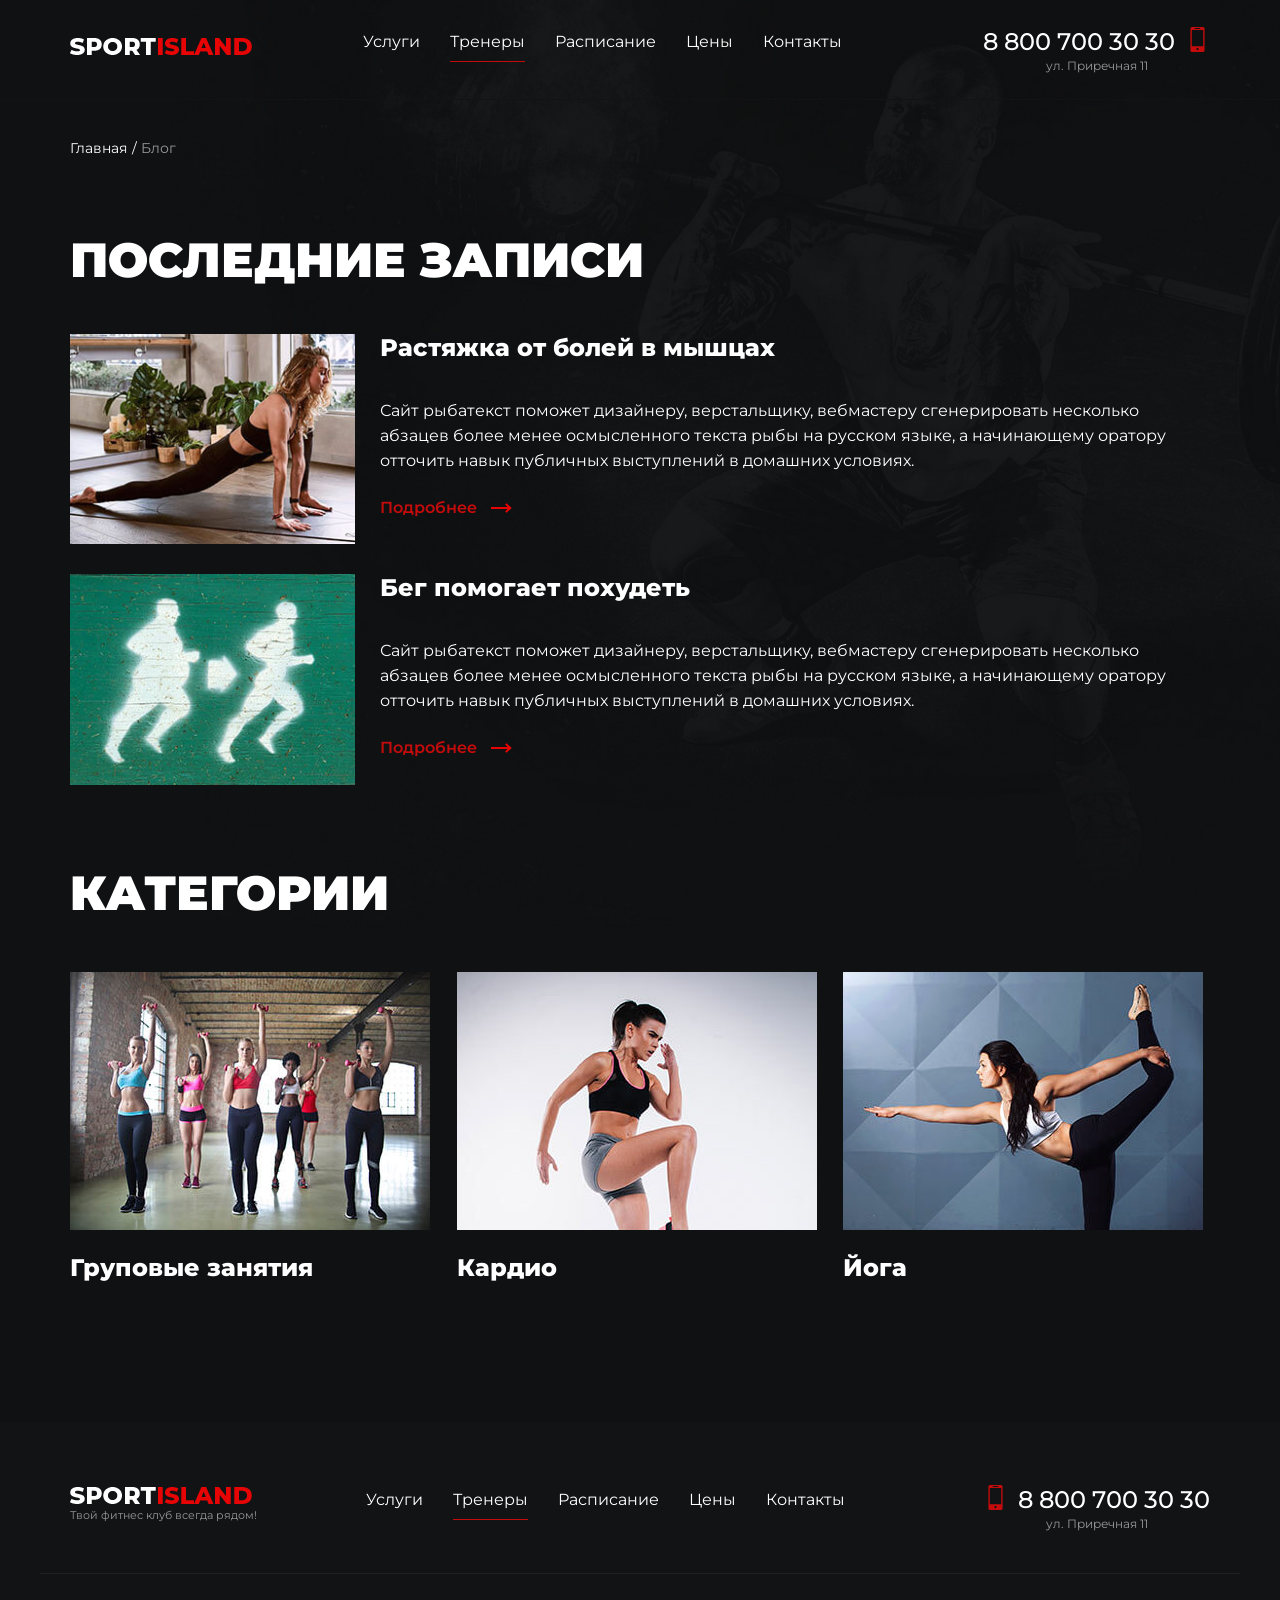
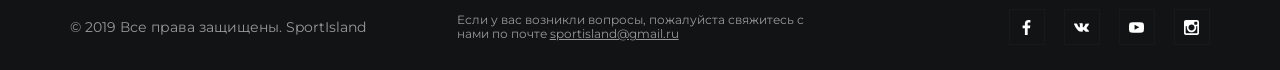
==== assets/blog.html @ b83e0a1d "Сделал стартовый шаблон темы, статику для страниц" ====
<!DOCTYPE html>
<html lang="ru">
  <head>
    <meta charset="UTF-8">
    <meta http-equiv='X-UA-Compatible' content="IE=edge">
    <meta name="viewport" content="width=device-width, initial-scale=1.0">
    <meta name="description" content="">
    <meta name="author" content="">
    <link rel="shortcut icon" href="favicon.png">
    <title> Блог </title>
    <link href="https://fonts.googleapis.com/css?family=Montserrat:400,500,600,800,900&display=swap&subset=cyrillic" rel="preload stylesheet">
    <link rel="stylesheet" href="./css/styles.css">
  </head>
  <body class="inner">
    <header class="main-header">
      <div class="wrapper main-header__wrap">
        <a href="/" class="main-header__logolink" aria-label="Логотип-ссылка на Главную">
          <img src="img/logo.png" alt="">
        </a>
        <nav class="main-navigation">
          <ul class="main-navigation__list">
            <li>
              <a href="services.html">Услуги</a>
            </li>
            <li class="active">
              <a href="trainers.html">Тренеры</a>
            </li>
            <li>
              <a href="schedule.html">Расписание</a>
            </li>
            <li>
              <a href="prices.html">Цены</a>
            </li>
            <li>
              <a href="contacts.html">Контакты </a>
            </li>
          </ul>
        </nav>
        <address class="main-header__widget widget-contacts">
          <a href="tel:88007003030" class="widget-contacts__phone"> 8 800 700 30 30 </a>
          <p class="widget-contacts__address"> ул. Приречная 11 </p>
        </address>
      </div>
    </header>
    <main class="main-content">
      <h1 class="sr-only">Страница категорий блога на сайте спорт-клуба SportIsland</h1>
      <div class="wrapper">
        <ul class="breadcrumbs">
          <li class="breadcrumbs__item breadcrumbs__item_home">
            <a href="index.html" class="breadcrumbs__link">Главная</a>
          </li>
          <li class="breadcrumbs__item">
            <a href="blog.html" class="breadcrumbs__link">Блог</a>
          </li>
        </ul>
      </div>
      <section class="last-posts">
        <div class="wrapper">
          <h2 class="main-heading last-posts__h"> последние записи </h2>
          <ul class="posts-list">
            <li class="last-post">
              <a href="single.html" class="last-post__link" aria-label="Читать текст статьи: Растяжка от болей в мышцах">
                <figure class="last-post__thumb">
                  <img src="img/blog__article_thmb1.jpg" alt="" class="last-post__img">
                </figure>
                <div class="last-post__wrap">
                  <h3 class="last-post__h"> Растяжка от болей в мышцах </h3>
                  <p class="last-post__text"> Сайт рыбатекст поможет дизайнеру, верстальщику, вебмастеру сгенерировать несколько абзацев более менее осмысленного текста рыбы на русском языке, а начинающему оратору отточить навык публичных выступлений в домашних условиях. </p>
                  <span class="last-post__more link-more">Подробнее</span>
                </div>
              </a>
            </li>
            <li class="last-post">
              <a href="single.html" class="last-post__link" aria-label="Читать текст статьи: Бег помогает похудеть">
                <figure class="last-post__thumb">
                  <img src="img/blog__article_thmb2.jpg" alt="" class="last-post__img">
                </figure>
                <div class="last-post__wrap">
                  <h3 class="last-post__h"> Бег помогает похудеть </h3>
                  <p class="last-post__text"> Сайт рыбатекст поможет дизайнеру, верстальщику, вебмастеру сгенерировать несколько абзацев более менее осмысленного текста рыбы на русском языке, а начинающему оратору отточить навык публичных выступлений в домашних условиях. </p>
                  <span class="last-post__more link-more">Подробнее</span>
                </div>
              </a>
            </li>
          </ul>
        </div>
      </section>
      <section class="categories">
        <div class="wrapper">
          <h2 class="categories__h main-heading"> категории </h2>
          <ul class="categories-list">
            <li class="category">
              <a href="category.html" class="category__link">
                <img src="img/blog__category_thmb1.jpg" alt="" class="category__thumb">
                <span class="category__name">Груповые занятия</span>
              </a>
            </li>
            <li class="category">
              <a href="category.html" class="category__link">
                <img src="img/blog__category_thmb2.jpg" alt="" class="category__thumb">
                <span class="category__name">Кардио</span>
              </a>
            </li>
            <li class="category">
              <a href="category.html" class="category__link">
                <img src="img/blog__category_thmb3.jpg" alt="" class="category__thumb">
                <span class="category__name">Йога</span>
              </a>
            </li>
          </ul>
        </div>
      </section>
    </main>
    <div class="footer">
      <header class="main-header">
        <div class="wrapper main-header__wrap">
          <a href="/" class="main-header__logolink" aria-label="Логотип-ссылка на Главную">
            <img src="img/logo.png" alt="">
            <span class="slogan">Твой фитнес клуб всегда рядом!</span>
          </a>
          <nav class="main-navigation">
            <ul class="main-navigation__list">
              <li>
                <a href="services.html">Услуги</a>
              </li>
              <li class="active">
                <a href="trainers.html">Тренеры</a>
              </li>
              <li>
                <a href="schedule.html">Расписание</a>
              </li>
              <li>
                <a href="prices.html">Цены</a>
              </li>
              <li>
                <a href="contacts.html">Контакты </a>
              </li>
            </ul>
          </nav>
          <address class="main-header__widget widget-contacts">
            <a href="tel:88007003030" class="widget-contacts__phone"> 8 800 700 30 30 </a>
            <p class="widget-contacts__address"> ул. Приречная 11 </p>
          </address>
        </div>
      </header>
      <footer class="main-footer wrapper">
        <div class="row main-footer__row">
          <div class="main-footer__widget main-footer__widget_copyright">
            <span class="widget-text"> © 2019 Все права защищены. SportIsland </span>
          </div>
          <div class="main-footer__widget">
            <p class="widget-contact-mail"> Если у вас возникли вопросы, пожалуйста свяжитесь с нами по почте <a href="mailto:sportisland@gmail.ru">sportisland@gmail.ru</a>
            </p>
          </div>
          <div class="main-footer__widget main-footer__widget_social">
            <a href="#" class="widget-social-links fb">
              <span class="sr-only"> Мы в Facebook! </span>
            </a>
            <a href="#" class="widget-social-links vk">
              <span class="sr-only"> Мы в VK! </span>
            </a>
            <a href="#" class="widget-social-links youtube">
              <span class="sr-only"> Мы в YouTube! </span>
            </a>
            <a href="#" class="widget-social-links insta">
              <span class="sr-only"> Мы в Instagram! </span>
            </a>
          </div>
        </div>
      </footer>
    </div>
    <script src="./js/js.js"></script>
  </body>
</html>
---- assets/css/styles.css ----
blockquote,body,code,dd,div,dl,dt,fieldset,form,h1,h2,h3,h4,h5,h6,input,li,p,pre,td,textarea,th,ul{margin:0;padding:0}table{border-collapse:collapse;border-spacing:0}abbr,fieldset,img{border:0}address,caption,cite,code,dfn,em,strong,th,var{font-style:normal;font-weight:400}ul li{list-style:none}caption,th{text-align:left}h1,h2,h3,h4,h5,h6{font-size:100%;font-weight:400}sup{vertical-align:text-top}sub{vertical-align:text-bottom}input,select,textarea{font-family:inherit;font-size:inherit;font-weight:inherit}legend{color:#000}article,aside,details,figcaption,figure,footer,header,hgroup,main,menu,nav,section{display:block}img{max-width:100%}body,html{-webkit-box-sizing:border-box;-moz-box-sizing:border-box;box-sizing:border-box}*,:after,:before{-webkit-box-sizing:inherit;-moz-box-sizing:inherit;box-sizing:inherit}body{font-family:Montserrat,'Open Sans',Arial,sans-serif;max-width:1920px;color:#fff;margin:0 auto;font-size:16px;font-weight:400;line-height:1.2;background-color:#121314}.btn-reset{-webkit-appearance:none;-moz-appearance:none;appearance:none;-moz-border-radius:0;border-radius:0;opacity:1;border:none;background-color:transparent;font:inherit;cursor:pointer}::-webkit-scrollbar{width:10px;height:5px;background-color:#222}::-webkit-scrollbar-thumb{border-radius:2px;background-color:#c50c0c}.ul-reset{list-style:none}.input{font:inherit;-webkit-appearance:none;-moz-appearance:none;appearance:none;opacity:1;-webkit-transition:.5s;-o-transition:.5s;-moz-transition:.5s;transition:.5s}.input:focus{outline:0;-webkit-box-shadow:1px 1px 30px 1px rgba(60,86,166,.3);-moz-box-shadow:1px 1px 30px 1px rgba(60,86,166,.3);box-shadow:1px 1px 30px 1px rgba(60,86,166,.3)}img,video{max-width:100%;height:auto}a{text-decoration:none}.d-n{display:none}.d-b{display:block}.d-f{display:-webkit-box;display:-webkit-flex;display:-moz-box;display:-ms-flexbox;display:flex}.ttu{text-transform:uppercase}.ta-c{text-align:center}.ov-h{overflow:hidden}.ov-s{overflow:scroll}.black{color:#000}.wrapper{max-width:1200px;margin:0 auto;padding-left:30px;padding-right:30px}.row{display:-webkit-box;display:-webkit-flex;display:-moz-box;display:-ms-flexbox;display:flex;-webkit-flex-wrap:wrap;-ms-flex-wrap:wrap;flex-wrap:wrap;margin-left:-10px;margin-right:-10px}.col{-webkit-box-sizing:border-box;-moz-box-sizing:border-box;box-sizing:border-box;word-wrap:break-word;margin-left:10px;margin-right:10px}.sr-only{position:absolute;width:1px;height:1px;margin:-1px;border:0;padding:0;clip:rect(0 0 0 0);overflow:hidden}.btn{display:inline-block;background-color:#c50c0c;color:#fff;border:none;text-align:center;font-weight:600;font-size:18px;padding:25px 40px;text-transform:uppercase;line-height:1}.main-heading,.page-heading{font-size:48px;font-weight:900;color:#fff;text-transform:uppercase}.page-heading{font-size:36px}.link-more{font-weight:600;font-size:16px;padding-right:35px;display:inline-block;color:#c50c0c;background-image:url(../img/icons/arrow_red.png);-webkit-background-size:21px 10px;-moz-background-size:21px 10px;background-size:21px 10px;background-repeat:no-repeat;background-position:right center}.link-more_inverse{background-image:url(../img/icons/arrow_black.png)}.price{font-size:48px;font-weight:800;color:#fff}.price__unit{color:#999;font-size:18px;font-weight:400}.inner .main-content{background-image:url(../img/inner_bg.jpg);background-position:top center;-webkit-background-size:cover;-moz-background-size:cover;background-size:cover;background-repeat:no-repeat;padding-top:140px;padding-bottom:140px}.inner .cards{background-image:unset}.inner .cards__h{margin-bottom:45px}.like{padding-left:20px;background-image:url(../img/svg/like.svg);-webkit-background-size:15px 15px;-moz-background-size:15px;background-size:15px;background-position:left center;background-repeat:no-repeat}.main-header{padding-top:20px;background-color:transparent;height:100px;margin-bottom:-100px;position:relative;z-index:2}.main-header__wrap{display:-webkit-box;display:-webkit-flex;display:-moz-box;display:-ms-flexbox;display:flex;-webkit-box-pack:justify;-webkit-justify-content:space-between;-moz-box-pack:justify;-ms-flex-pack:justify;justify-content:space-between;-webkit-box-align:center;-webkit-align-items:center;-moz-box-align:center;-ms-flex-align:center;align-items:center}.main-header__logolink,.main-header__logolink img{display:block}.main-header__widget{margin-left:30px}.main-navigation{margin:0 10px}.main-navigation__list{display:-webkit-box;display:-webkit-flex;display:-moz-box;display:-ms-flexbox;display:flex;-webkit-box-pack:justify;-webkit-justify-content:space-between;-moz-box-pack:justify;-ms-flex-pack:justify;justify-content:space-between;list-style:none;-webkit-box-align:baseline;-webkit-align-items:baseline;-moz-box-align:baseline;-ms-flex-align:baseline;align-items:baseline}.main-navigation__list li{padding-bottom:10px}.main-navigation__list li+li{margin-left:30px}.main-navigation__list a{color:#fff}.main-navigation__list li.active{border-bottom:1px solid #c50c0c}.inner .main-header{border-bottom:1px solid #131313}.widget-contacts{display:block}.widget-contacts__phone{font-weight:500;line-height:1;color:#fff;font-size:24px;display:block;padding-top:10px;padding-bottom:5px;padding-right:35px;background-image:url(../img/svg/phone.svg);-webkit-background-size:25px 25px;-moz-background-size:25px 25px;background-size:25px 25px;background-repeat:no-repeat;background-position:right center}.widget-contacts__address{margin:0;padding:0;text-align:center;color:#999;font-size:12px}.footer .widget-contacts__phone{padding-right:0;padding-left:35px;background-position:left center}.widget-contact-mail{font-size:12px}.widget-contact-mail a{color:#999;text-decoration:underline}.widget-social-links{display:inline-block;vertical-align:middle;width:36px;height:36px;-webkit-background-size:15px 15px;-moz-background-size:15px;background-size:15px;background-position:center;background-repeat:no-repeat;border:1px solid #18191b}.widget-social-links+.widget-social-links{margin-left:15px}.widget-social-links.fb{background-image:url(../img/svg/facebook-app-symbol.svg)}.widget-social-links.vk{background-image:url(../img/svg/vk.svg)}.widget-social-links.youtube{background-image:url(../img/svg/youtube-symbol.svg)}.widget-social-links.insta{background-image:url(../img/svg/instagram.svg)}.widget-address,.widget-email,.widget-phone,.widget-working-time{font-size:16px;color:#ccc;padding-left:30px;position:relative}.widget-address:after,.widget-email:after,.widget-phone:after,.widget-working-time:after{content:'';display:block;position:absolute;top:50%;left:0;-webkit-transform:translateY(-50%);-moz-transform:translateY(-50%);-ms-transform:translateY(-50%);-o-transform:translateY(-50%);transform:translateY(-50%);width:25px;height:25px;border:none;-moz-border-radius:50%;border-radius:50%;background-color:#c50c0c;background-repeat:no-repeat;-webkit-background-size:15px 15px;-moz-background-size:15px;background-size:15px;background-position:center}.widget-address:after{background-image:url(../img/svg/placeholder-for-map.svg)}.widget-working-time:after{background-image:url("../img/svg/clock (2).svg")}.widget-phone:after{background-image:url(../img/svg/smartphone.svg)}.widget-email:after{background-image:url(../img/svg/mail.svg)}.footer{padding-top:50px;padding-bottom:25px;background-color:#121314}.footer .main-header{margin-bottom:0;padding-top:5px;padding-bottom:35px}.footer .slogan{color:#999;font-weight:400;font-size:11px}.main-footer{border-top:1px solid #1f2021;padding-top:35px}.main-footer__row{-webkit-box-align:center;-webkit-align-items:center;-moz-box-align:center;-ms-flex-align:center;align-items:center}.main-footer__widget{-webkit-box-sizing:border-box;-moz-box-sizing:border-box;box-sizing:border-box;word-wrap:break-word;margin-left:10px;margin-right:10px;width:-webkit-calc(33.333333333333336% - 20px);width:-moz-calc(33.333333333333336% - 20px);width:calc(33.333333333333336% - 20px);color:#999}.main-footer__widget_copyright{font-size:14px}.main-footer__widget_social{text-align:right}.breadcrumbs{margin:0 0 75px;padding:0;display:-webkit-box;display:-webkit-flex;display:-moz-box;display:-ms-flexbox;display:flex;-webkit-box-align:baseline;-webkit-align-items:baseline;-moz-box-align:baseline;-ms-flex-align:baseline;align-items:baseline}.breadcrumbs__item{font-size:14px;padding-right:5px}.breadcrumbs__item:last-child a{color:#999}.breadcrumbs__item+.breadcrumbs__item:before{content:'/';color:#fff}.breadcrumbs__link{color:#fff}.main-content{position:relative;z-index:1}.banner{text-align:center;height:100vh;background-image:url(../img/index__firstScreen_bg.jpg);-webkit-background-size:cover;-moz-background-size:cover;background-size:cover;background-position:center;background-repeat:no-repeat;position:relative;z-index:1}.banner__link{position:absolute;bottom:12.4vh;left:50%;-webkit-transform:translateX(-50%);-moz-transform:translateX(-50%);-ms-transform:translateX(-50%);-o-transform:translateX(-50%);transform:translateX(-50%)}.about{padding-top:200px;padding-bottom:200px;background-image:url(../img/index__secondScreen_bg.jpg);-webkit-background-size:cover;-moz-background-size:cover;background-size:cover;background-position:center;background-repeat:no-repeat}.about__flex{display:-webkit-box;display:-webkit-flex;display:-moz-box;display:-ms-flexbox;display:flex;-webkit-box-pack:justify;-webkit-justify-content:space-between;-moz-box-pack:justify;-ms-flex-pack:justify;justify-content:space-between}.about__wrap{width:-webkit-calc(41.66666666666667% - 20px);width:-moz-calc(41.66666666666667% - 20px);width:calc(41.66666666666667% - 20px)}.about__h{margin-bottom:40px}.about__text{font-size:16px;font-weight:400;margin-bottom:55px}.about__thumb{background-color:#c50c0c;margin-right:20px;margin-top:20px}.about__thumb img{position:relative;top:-20px;right:-20px}.sales{padding-top:150px;padding-bottom:150px;background-image:url(../img/index__redScreen_bg.jpg);-webkit-background-size:cover;-moz-background-size:cover;background-size:cover;background-position:center;background-repeat:no-repeat}.sales__header{display:-webkit-box;display:-webkit-flex;display:-moz-box;display:-ms-flexbox;display:flex;-webkit-box-pack:justify;-webkit-justify-content:space-between;-moz-box-pack:justify;-ms-flex-pack:justify;justify-content:space-between;-webkit-box-align:center;-webkit-align-items:center;-moz-box-align:center;-ms-flex-align:center;align-items:center;margin-bottom:70px}.sales__btns{display:-webkit-box;display:-webkit-flex;display:-moz-box;display:-ms-flexbox;display:flex;-webkit-box-pack:justify;-webkit-justify-content:space-between;-moz-box-pack:justify;-ms-flex-pack:justify;justify-content:space-between;width:140px}.sales__btn{border:none;width:60px;height:60px;background-color:#000;position:relative;cursor:pointer}.sales__btn:before{content:'';display:block;width:18px;height:18px;border-top:5px solid #fff;border-right:5px solid #fff;position:absolute;top:50%;left:50%}.sales__btn_next:before{-webkit-transform:translate(-50%,-50%) rotate(45deg);-moz-transform:translate(-50%,-50%) rotate(45deg);-ms-transform:translate(-50%,-50%) rotate(45deg);-o-transform:translate(-50%,-50%) rotate(45deg);transform:translate(-50%,-50%) rotate(45deg)}.sales__btn_prev:before{-webkit-transform:translate(-50%,-50%) rotate(-135deg);-moz-transform:translate(-50%,-50%) rotate(-135deg);-ms-transform:translate(-50%,-50%) rotate(-135deg);-o-transform:translate(-50%,-50%) rotate(-135deg);transform:translate(-50%,-50%) rotate(-135deg)}.sales__slider{display:-webkit-box;display:-webkit-flex;display:-moz-box;display:-ms-flexbox;display:flex;-webkit-box-pack:justify;-webkit-justify-content:space-between;-moz-box-pack:justify;-ms-flex-pack:justify;justify-content:space-between}.slider{display:-webkit-box;display:-webkit-flex;display:-moz-box;display:-ms-flexbox;display:flex;-webkit-flex-wrap:wrap;-ms-flex-wrap:wrap;flex-wrap:wrap;margin-left:-10px;margin-right:-10px}.slider__slide{-webkit-box-sizing:border-box;-moz-box-sizing:border-box;box-sizing:border-box;word-wrap:break-word;margin-left:10px;margin-right:10px;width:-webkit-calc(50% - 20px);width:-moz-calc(50% - 20px);width:calc(50% - 20px)}.stock__link{display:block}.stock__thumb{width:100%;margin-bottom:50px}.stock__h{font-size:24px;font-weight:600;color:#fff;margin-bottom:40px}.stock__text{color:#fff;font-size:15px;font-weight:400;line-height:30px;margin-bottom:35px}.stock__more{color:#000}.cards{padding-top:160px;padding-bottom:160px;background-image:url(../img/index__finalScreen_bg.jpg);-webkit-background-size:cover;-moz-background-size:cover;background-size:cover;background-position:center;background-repeat:no-repeat}.cards__h{margin-bottom:80px}.cards__list{list-style:none}.card{-webkit-box-sizing:border-box;-moz-box-sizing:border-box;box-sizing:border-box;word-wrap:break-word;margin-left:10px;margin-right:10px;width:-webkit-calc(33.333333333333336% - 20px);width:-moz-calc(33.333333333333336% - 20px);width:calc(33.333333333333336% - 20px);margin-bottom:35px;position:relative;-webkit-background-size:cover;-moz-background-size:cover;background-size:cover;background-position:center;background-repeat:no-repeat;padding:50px 40px 190px}.card:nth-child(1){background-image:url(../img/index__cards_card1.jpg)}.card:nth-child(2){background-image:url(../img/index__cards_card2.jpg)}.card:nth-child(3){background-image:url(../img/index__cards_card3.jpg)}.card_profitable .card__name{color:#c50c0c}.card__name{font-size:27px;font-weight:800;text-align:center;margin-bottom:20px;text-transform:uppercase}.card__time{font-size:16px;font-weight:400;color:#999;text-align:center;margin-bottom:50px}.card__price{padding-bottom:45px;text-align:center;margin:0}.card__features{padding:0;margin:0 0 20px}.card__feature{font-size:16px;font-weight:400;padding-left:25px;background-image:url(../img/icons/checkmark.png);background-repeat:no-repeat;-webkit-background-size:14px 14px;-moz-background-size:14px 14px;background-size:14px 14px;background-position:left center}.card__feature+.card__feature{margin-top:20px}.card__buy{position:absolute;bottom:0;left:50%;padding-left:65px;padding-right:65px;-webkit-transform:translate(-50%,50%);-moz-transform:translate(-50%,50%);-ms-transform:translate(-50%,50%);-o-transform:translate(-50%,50%);transform:translate(-50%,50%)}.last-posts{padding-bottom:80px}.last-posts__h{margin-bottom:45px}.posts-list{margin:0;padding:0}.last-post__link{display:-webkit-box;display:-webkit-flex;display:-moz-box;display:-ms-flexbox;display:flex}.last-post__thumb{margin:0;padding:0;min-width:25%}.last-post__img{display:block}.last-post__wrap{-webkit-box-flex:1;-webkit-flex-grow:1;-moz-box-flex:1;-ms-flex-positive:1;flex-grow:1;padding-left:25px}.last-post__h{font-size:24px;color:#fff;font-weight:800;margin-bottom:35px}.last-post__text{margin-bottom:25px;color:#fff;font-size:16px;line-height:25px}.last-post+.last-post{margin-top:30px}.categories__h{margin-bottom:50px}.categories-list{display:-webkit-box;display:-webkit-flex;display:-moz-box;display:-ms-flexbox;display:flex;-webkit-flex-wrap:wrap;-ms-flex-wrap:wrap;flex-wrap:wrap;margin-left:-10px;margin-right:-10px}.category{-webkit-box-sizing:border-box;-moz-box-sizing:border-box;box-sizing:border-box;word-wrap:break-word;margin-left:10px;margin-right:10px;width:-webkit-calc(33.333333333333336% - 20px);width:-moz-calc(33.333333333333336% - 20px);width:calc(33.333333333333336% - 20px)}.category__thumb{margin-bottom:20px}.category__name{font-size:24px;color:#fff;font-weight:800}.category-posts__h{margin-bottom:40px}.pagination{padding-top:60px}.pagination__links{width:295px;margin:0 auto;display:-webkit-box;display:-webkit-flex;display:-moz-box;display:-ms-flexbox;display:flex;-webkit-box-pack:justify;-webkit-justify-content:space-between;-moz-box-pack:justify;-ms-flex-pack:justify;justify-content:space-between;-webkit-box-align:baseline;-webkit-align-items:baseline;-moz-box-align:baseline;-ms-flex-align:baseline;align-items:baseline}.pagination__block{font-size:18px;width:40px;height:40px;position:relative;z-index:1}.pagination__block_current{background-color:#c50c0c}.pagination__link{display:block;color:#fff;position:absolute;text-align:center;padding:10px 0;top:0;bottom:0;left:0;right:0;z-index:2}.main-article__header{margin-bottom:40px}.main-article__thumb{display:block;margin-bottom:50px}.main-article__h{font-size:48px;text-transform:uppercase;font-weight:900}.main-article h2,.main-article h3{font-size:24px;margin-bottom:30px;font-weight:800}.main-article h4,.main-article h5{font-size:20px;margin-bottom:30px;font-weight:600}.main-article ul{margin:0 0 10px;padding:0 0 0 20px}.main-article li{list-style:disc}.main-article li+li{margin-top:5px}.main-article p{font-size:16px;line-height:1.1;margin-bottom:20px}.main-article__footer{padding-top:30px;padding-bottom:1px;color:#666;font-size:16px}.main-article__footer time{margin-right:20px}.main-article__like{color:#666}.contacts__h{margin-bottom:45px}.contacts__h_form{margin-bottom:30px}.contacts__info{display:-webkit-box;display:-webkit-flex;display:-moz-box;display:-ms-flexbox;display:flex;-webkit-box-align:center;-webkit-align-items:center;-moz-box-align:center;-ms-flex-align:center;align-items:center;margin-bottom:70px}.contacts__info>*+*{margin-left:45px}.contacts__form{display:-webkit-box;display:-webkit-flex;display:-moz-box;display:-ms-flexbox;display:flex;-webkit-box-pack:justify;-webkit-justify-content:space-between;-moz-box-pack:justify;-ms-flex-pack:justify;justify-content:space-between;-webkit-box-align:center;-webkit-align-items:center;-moz-box-align:center;-ms-flex-align:center;align-items:center;-webkit-flex-wrap:wrap;-ms-flex-wrap:wrap;flex-wrap:wrap}.map{position:relative;z-index:1}.map iframe{position:absolute;width:100%;height:100%;top:0;left:0;right:0;bottom:0;z-index:2}.map__fallback{display:block;margin-bottom:30px}.contacts-form__label{width:-webkit-calc(33.33333% - 20px);width:-moz-calc(33.33333% - 20px);width:calc(33.33333% - 20px)}.contacts-form__label_textarea{width:100%}.contacts-form__input,.contacts-form__textarea{border:none;display:block;font:inherit;width:100%;background-color:#1f2021;color:#ccc;margin-bottom:30px;padding-top:20px;padding-bottom:20px;padding-left:30px}.contacts-form__input::-webkit-input-placeholder,.contacts-form__textarea::-webkit-input-placeholder{color:#ccc;font-size:16px}.contacts-form__input::-moz-placeholder,.contacts-form__textarea::-moz-placeholder{color:#ccc;font-size:16px}.contacts-form__input:-ms-input-placeholder,.contacts-form__textarea:-ms-input-placeholder{color:#ccc;font-size:16px}.contacts-form__input::-ms-input-placeholder,.contacts-form__textarea::-ms-input-placeholder{color:#ccc;font-size:16px}.contacts-form__input::placeholder,.contacts-form__textarea::placeholder{color:#ccc;font-size:16px}.contacts-form__textarea{resize:none}.contacts-form__btn{margin-left:auto}.prices{margin-bottom:-80px}.prices__h{margin-bottom:45px}.prices table{border:1px solid #555;width:100%;font-size:14px;color:#999}.prices thead{border:1px solid #555}.prices td{padding:10px 10px 10px 16px;border-left:1px solid #555}.services-list__item{margin-bottom:80px}.service{padding-right:50%;position:relative;min-height:464px}.service:nth-child(even){padding-right:0;padding-left:-webkit-calc(50% + 40px);padding-left:-moz-calc(50% + 40px);padding-left:calc(50% + 40px)}.service:nth-child(even) .service__thumb{left:0}.service__name{margin-bottom:35px}.service__text{font-size:16px;margin-bottom:60px}.service__action{display:-webkit-box;display:-webkit-flex;display:-moz-box;display:-ms-flexbox;display:flex;-webkit-box-align:center;-webkit-align-items:center;-moz-box-align:center;-ms-flex-align:center;align-items:center}.service__subscribe{margin-right:20px}.service__thumb{margin:0;padding:0;display:block;position:absolute;width:-webkit-calc(50% - 20px);width:-moz-calc(50% - 20px);width:calc(50% - 20px);max-width:500px;top:0;right:20px;bottom:0;background-color:#c50c0c}.service__img{width:100%;position:relative;top:-20px;right:-20px}.trainers__h{margin-bottom:40px}.trainers-list__item{margin-bottom:15px;padding:20px 30px;background-image:url(../img/trainers__trainer_bg.jpg);-webkit-background-size:cover;-moz-background-size:cover;background-size:cover}.trainer{display:-webkit-box;display:-webkit-flex;display:-moz-box;display:-ms-flexbox;display:flex;-webkit-box-pack:justify;-webkit-justify-content:space-between;-moz-box-pack:justify;-ms-flex-pack:justify;justify-content:space-between;-webkit-box-align:center;-webkit-align-items:center;-moz-box-align:center;-ms-flex-align:center;align-items:center}.trainer__wrap{padding-left:50px;padding-right:50px}.trainer__name{font-size:27px;font-weight:800;margin-bottom:20px}.trainer__text{line-height:30px}.schedule-page__h{margin-bottom:40px}.tabs-btns{margin-bottom:45px;display:-webkit-box;display:-webkit-flex;display:-moz-box;display:-ms-flexbox;display:flex;-webkit-box-pack:center;-webkit-justify-content:center;-moz-box-pack:center;-ms-flex-pack:center;justify-content:center;-webkit-box-align:center;-webkit-align-items:center;-moz-box-align:center;-ms-flex-align:center;align-items:center}.tabs-btns__item{display:block;padding:5px 10px;font-size:18px;font-weight:800;text-transform:uppercase}.tabs-btns__item+.tabs-btns__item{margin-left:15px}.tabs-btns__item.active-tab{background-color:#c50c0c}.tabs-btns__btn{color:#fff}.schedule{border:1px solid #555;width:100%;font-size:14px;color:#999;text-align:center}.schedule tbody{border:1px solid #555}.schedule td{padding:40px 10px;border:1px solid #555}.schedule__time{width:125px;padding:5px 10px;-moz-border-radius:17px;border-radius:17px;background-color:#000;margin:0 auto 15px}.schedule__h{font-weight:800;font-size:21px;color:#fff;margin-bottom:15px}.schedule__trainer{margin-bottom:15px}.schedule__place{color:#6a44aa}@media screen and (max-width:780px){.wrapper{padding-left:15px;padding-right:15px}.card,.category,.main-footer__widget{width:-webkit-calc(50% - 20px);width:-moz-calc(50% - 20px);width:calc(50% - 20px)}}@media screen and (max-width:560px){.cards__list{-webkit-box-pack:center;-webkit-justify-content:center;-moz-box-pack:center;-ms-flex-pack:center;justify-content:center}.card{width:-webkit-calc(83.33333333333334% - 20px);width:-moz-calc(83.33333333333334% - 20px);width:calc(83.33333333333334% - 20px)}.categories-list{-webkit-box-pack:center;-webkit-justify-content:center;-moz-box-pack:center;-ms-flex-pack:center;justify-content:center}.category{width:-webkit-calc(83.33333333333334% - 20px);width:-moz-calc(83.33333333333334% - 20px);width:calc(83.33333333333334% - 20px)}}
/*# sourceMappingURL=styles.css.map */
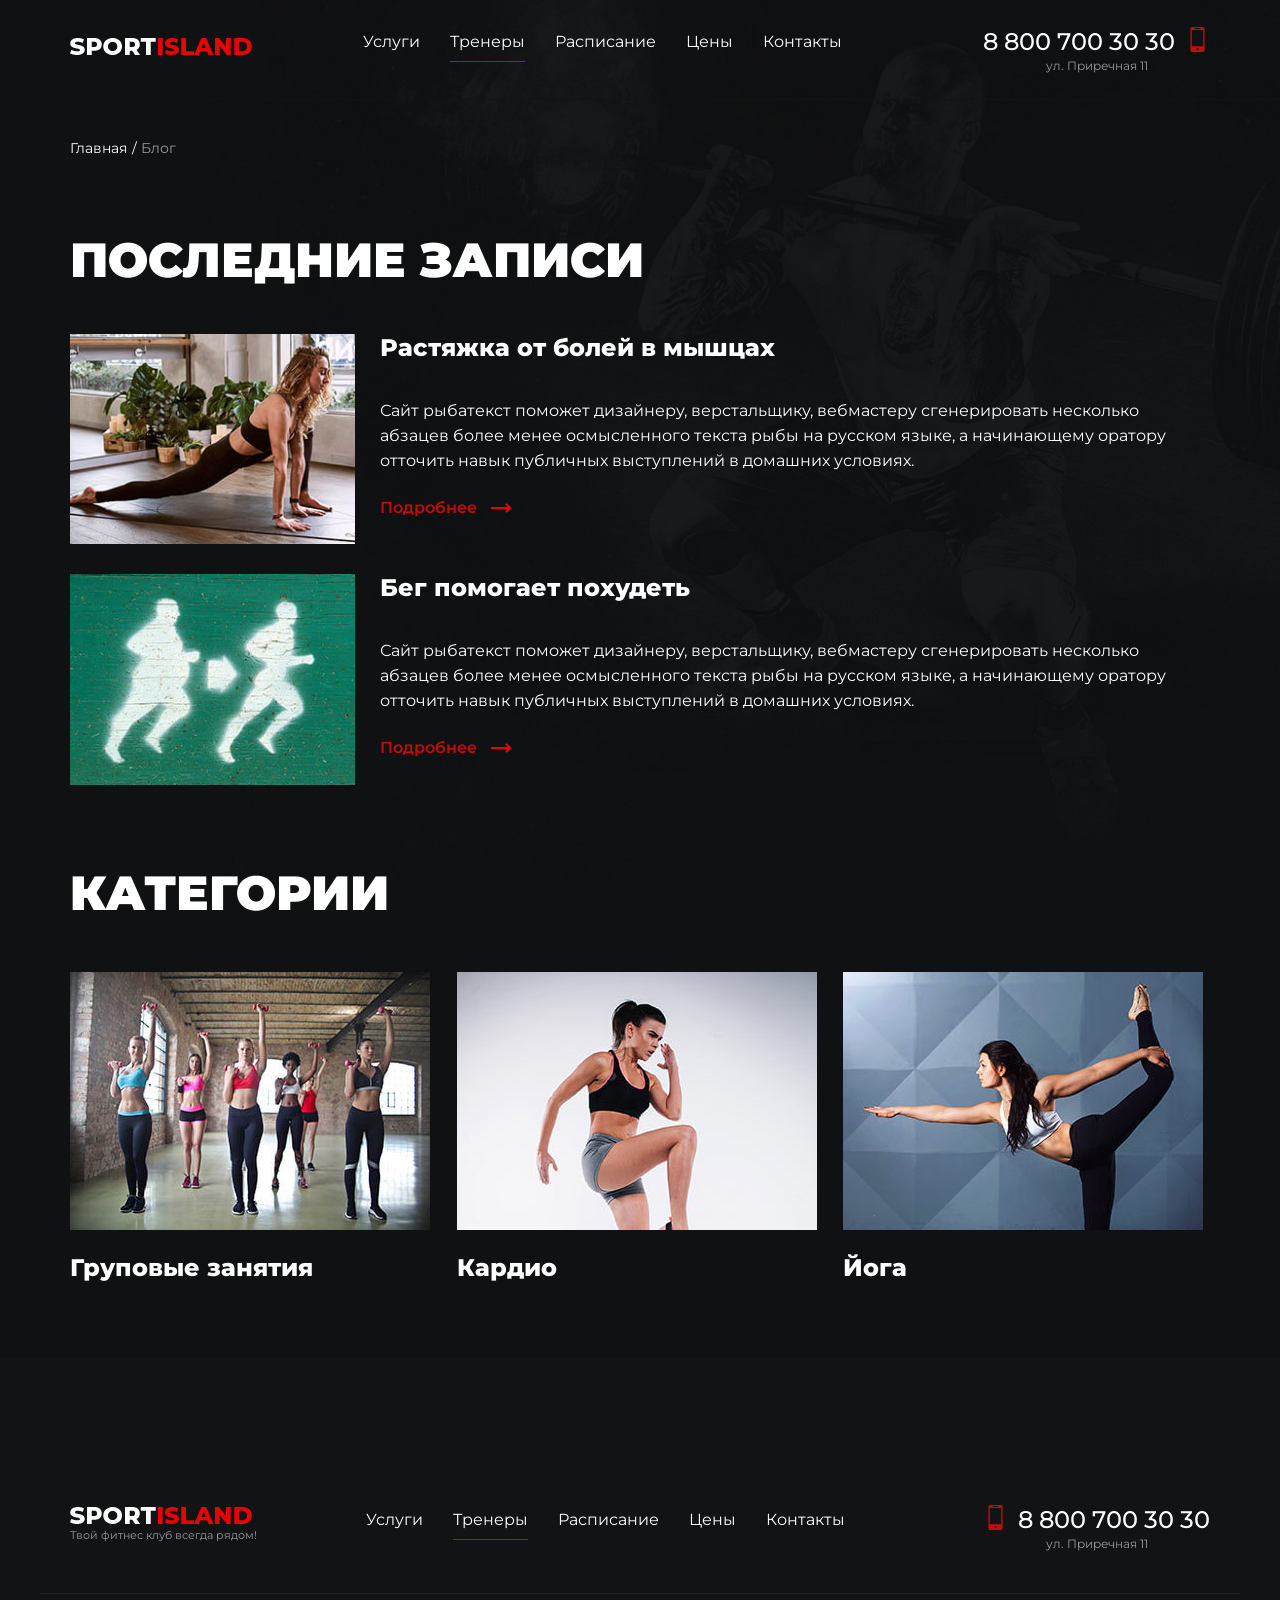
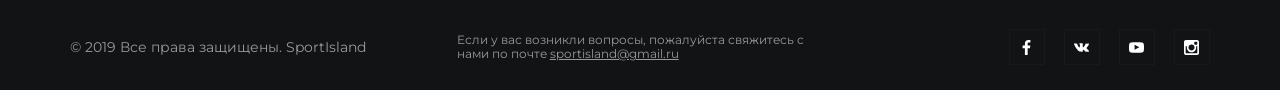
==== commit bea39ca4: "Исправлена верстка. Добавлены слайдер и модалки" ====
--- a/assets/blog.html
+++ b/assets/blog.html
@@ -111,6 +111,17 @@
         </div>
       </section>
     </main>
+    <div class="modal">
+      <div class="wrapper">
+        <button class="modal__closer">
+          <span class="sr-only">Закрыть</span>
+        </button>
+        <section class="modal-content" id="modal-form">
+          <h2 class="modal-content__h"> Modal </h2>
+          <p> Lorem ipsum dolor sit amet, consectetur adipisicing elit. Cum labore aut, necessitatibus possimus eligendi. Molestiae dolore consectetur eveniet sit doloremque blanditiis cumque recusandae pariatur cum est tenetur nemo nostrum unde, architecto praesentium necessitatibus, repellendus eos voluptatibus quam. Iusto eaque eligendi inventore sunt voluptas deleniti enim quae, nobis tempora, cum atque ab aspernatur at eius ipsam beatae iure corporis veritatis ducimus, qui sed. Necessitatibus eaque quis, numquam. Aliquam animi ipsum autem repellat incidunt dolorem qui, dignissimos ullam nisi, numquam, nam excepturi quam voluptas. Molestias, nobis quos dicta unde quod. Quos harum atque fugit nihil totam, alias sapiente officia cumque obcaecati ipsam. </p>
+        </section>
+      </div>
+    </div>
     <div class="footer">
       <header class="main-header">
         <div class="wrapper main-header__wrap">
--- a/assets/css/styles.css
+++ b/assets/css/styles.css
@@ -1,2 +1,2 @@
-blockquote,body,code,dd,div,dl,dt,fieldset,form,h1,h2,h3,h4,h5,h6,input,li,p,pre,td,textarea,th,ul{margin:0;padding:0}table{border-collapse:collapse;border-spacing:0}abbr,fieldset,img{border:0}address,caption,cite,code,dfn,em,strong,th,var{font-style:normal;font-weight:400}ul li{list-style:none}caption,th{text-align:left}h1,h2,h3,h4,h5,h6{font-size:100%;font-weight:400}sup{vertical-align:text-top}sub{vertical-align:text-bottom}input,select,textarea{font-family:inherit;font-size:inherit;font-weight:inherit}legend{color:#000}article,aside,details,figcaption,figure,footer,header,hgroup,main,menu,nav,section{display:block}img{max-width:100%}body,html{-webkit-box-sizing:border-box;-moz-box-sizing:border-box;box-sizing:border-box}*,:after,:before{-webkit-box-sizing:inherit;-moz-box-sizing:inherit;box-sizing:inherit}body{font-family:Montserrat,'Open Sans',Arial,sans-serif;max-width:1920px;color:#fff;margin:0 auto;font-size:16px;font-weight:400;line-height:1.2;background-color:#121314}.btn-reset{-webkit-appearance:none;-moz-appearance:none;appearance:none;-moz-border-radius:0;border-radius:0;opacity:1;border:none;background-color:transparent;font:inherit;cursor:pointer}::-webkit-scrollbar{width:10px;height:5px;background-color:#222}::-webkit-scrollbar-thumb{border-radius:2px;background-color:#c50c0c}.ul-reset{list-style:none}.input{font:inherit;-webkit-appearance:none;-moz-appearance:none;appearance:none;opacity:1;-webkit-transition:.5s;-o-transition:.5s;-moz-transition:.5s;transition:.5s}.input:focus{outline:0;-webkit-box-shadow:1px 1px 30px 1px rgba(60,86,166,.3);-moz-box-shadow:1px 1px 30px 1px rgba(60,86,166,.3);box-shadow:1px 1px 30px 1px rgba(60,86,166,.3)}img,video{max-width:100%;height:auto}a{text-decoration:none}.d-n{display:none}.d-b{display:block}.d-f{display:-webkit-box;display:-webkit-flex;display:-moz-box;display:-ms-flexbox;display:flex}.ttu{text-transform:uppercase}.ta-c{text-align:center}.ov-h{overflow:hidden}.ov-s{overflow:scroll}.black{color:#000}.wrapper{max-width:1200px;margin:0 auto;padding-left:30px;padding-right:30px}.row{display:-webkit-box;display:-webkit-flex;display:-moz-box;display:-ms-flexbox;display:flex;-webkit-flex-wrap:wrap;-ms-flex-wrap:wrap;flex-wrap:wrap;margin-left:-10px;margin-right:-10px}.col{-webkit-box-sizing:border-box;-moz-box-sizing:border-box;box-sizing:border-box;word-wrap:break-word;margin-left:10px;margin-right:10px}.sr-only{position:absolute;width:1px;height:1px;margin:-1px;border:0;padding:0;clip:rect(0 0 0 0);overflow:hidden}.btn{display:inline-block;background-color:#c50c0c;color:#fff;border:none;text-align:center;font-weight:600;font-size:18px;padding:25px 40px;text-transform:uppercase;line-height:1}.main-heading,.page-heading{font-size:48px;font-weight:900;color:#fff;text-transform:uppercase}.page-heading{font-size:36px}.link-more{font-weight:600;font-size:16px;padding-right:35px;display:inline-block;color:#c50c0c;background-image:url(../img/icons/arrow_red.png);-webkit-background-size:21px 10px;-moz-background-size:21px 10px;background-size:21px 10px;background-repeat:no-repeat;background-position:right center}.link-more_inverse{background-image:url(../img/icons/arrow_black.png)}.price{font-size:48px;font-weight:800;color:#fff}.price__unit{color:#999;font-size:18px;font-weight:400}.inner .main-content{background-image:url(../img/inner_bg.jpg);background-position:top center;-webkit-background-size:cover;-moz-background-size:cover;background-size:cover;background-repeat:no-repeat;padding-top:140px;padding-bottom:140px}.inner .cards{background-image:unset}.inner .cards__h{margin-bottom:45px}.like{padding-left:20px;background-image:url(../img/svg/like.svg);-webkit-background-size:15px 15px;-moz-background-size:15px;background-size:15px;background-position:left center;background-repeat:no-repeat}.main-header{padding-top:20px;background-color:transparent;height:100px;margin-bottom:-100px;position:relative;z-index:2}.main-header__wrap{display:-webkit-box;display:-webkit-flex;display:-moz-box;display:-ms-flexbox;display:flex;-webkit-box-pack:justify;-webkit-justify-content:space-between;-moz-box-pack:justify;-ms-flex-pack:justify;justify-content:space-between;-webkit-box-align:center;-webkit-align-items:center;-moz-box-align:center;-ms-flex-align:center;align-items:center}.main-header__logolink,.main-header__logolink img{display:block}.main-header__widget{margin-left:30px}.main-navigation{margin:0 10px}.main-navigation__list{display:-webkit-box;display:-webkit-flex;display:-moz-box;display:-ms-flexbox;display:flex;-webkit-box-pack:justify;-webkit-justify-content:space-between;-moz-box-pack:justify;-ms-flex-pack:justify;justify-content:space-between;list-style:none;-webkit-box-align:baseline;-webkit-align-items:baseline;-moz-box-align:baseline;-ms-flex-align:baseline;align-items:baseline}.main-navigation__list li{padding-bottom:10px}.main-navigation__list li+li{margin-left:30px}.main-navigation__list a{color:#fff}.main-navigation__list li.active{border-bottom:1px solid #c50c0c}.inner .main-header{border-bottom:1px solid #131313}.widget-contacts{display:block}.widget-contacts__phone{font-weight:500;line-height:1;color:#fff;font-size:24px;display:block;padding-top:10px;padding-bottom:5px;padding-right:35px;background-image:url(../img/svg/phone.svg);-webkit-background-size:25px 25px;-moz-background-size:25px 25px;background-size:25px 25px;background-repeat:no-repeat;background-position:right center}.widget-contacts__address{margin:0;padding:0;text-align:center;color:#999;font-size:12px}.footer .widget-contacts__phone{padding-right:0;padding-left:35px;background-position:left center}.widget-contact-mail{font-size:12px}.widget-contact-mail a{color:#999;text-decoration:underline}.widget-social-links{display:inline-block;vertical-align:middle;width:36px;height:36px;-webkit-background-size:15px 15px;-moz-background-size:15px;background-size:15px;background-position:center;background-repeat:no-repeat;border:1px solid #18191b}.widget-social-links+.widget-social-links{margin-left:15px}.widget-social-links.fb{background-image:url(../img/svg/facebook-app-symbol.svg)}.widget-social-links.vk{background-image:url(../img/svg/vk.svg)}.widget-social-links.youtube{background-image:url(../img/svg/youtube-symbol.svg)}.widget-social-links.insta{background-image:url(../img/svg/instagram.svg)}.widget-address,.widget-email,.widget-phone,.widget-working-time{font-size:16px;color:#ccc;padding-left:30px;position:relative}.widget-address:after,.widget-email:after,.widget-phone:after,.widget-working-time:after{content:'';display:block;position:absolute;top:50%;left:0;-webkit-transform:translateY(-50%);-moz-transform:translateY(-50%);-ms-transform:translateY(-50%);-o-transform:translateY(-50%);transform:translateY(-50%);width:25px;height:25px;border:none;-moz-border-radius:50%;border-radius:50%;background-color:#c50c0c;background-repeat:no-repeat;-webkit-background-size:15px 15px;-moz-background-size:15px;background-size:15px;background-position:center}.widget-address:after{background-image:url(../img/svg/placeholder-for-map.svg)}.widget-working-time:after{background-image:url("../img/svg/clock (2).svg")}.widget-phone:after{background-image:url(../img/svg/smartphone.svg)}.widget-email:after{background-image:url(../img/svg/mail.svg)}.footer{padding-top:50px;padding-bottom:25px;background-color:#121314}.footer .main-header{margin-bottom:0;padding-top:5px;padding-bottom:35px}.footer .slogan{color:#999;font-weight:400;font-size:11px}.main-footer{border-top:1px solid #1f2021;padding-top:35px}.main-footer__row{-webkit-box-align:center;-webkit-align-items:center;-moz-box-align:center;-ms-flex-align:center;align-items:center}.main-footer__widget{-webkit-box-sizing:border-box;-moz-box-sizing:border-box;box-sizing:border-box;word-wrap:break-word;margin-left:10px;margin-right:10px;width:-webkit-calc(33.333333333333336% - 20px);width:-moz-calc(33.333333333333336% - 20px);width:calc(33.333333333333336% - 20px);color:#999}.main-footer__widget_copyright{font-size:14px}.main-footer__widget_social{text-align:right}.breadcrumbs{margin:0 0 75px;padding:0;display:-webkit-box;display:-webkit-flex;display:-moz-box;display:-ms-flexbox;display:flex;-webkit-box-align:baseline;-webkit-align-items:baseline;-moz-box-align:baseline;-ms-flex-align:baseline;align-items:baseline}.breadcrumbs__item{font-size:14px;padding-right:5px}.breadcrumbs__item:last-child a{color:#999}.breadcrumbs__item+.breadcrumbs__item:before{content:'/';color:#fff}.breadcrumbs__link{color:#fff}.main-content{position:relative;z-index:1}.banner{text-align:center;height:100vh;background-image:url(../img/index__firstScreen_bg.jpg);-webkit-background-size:cover;-moz-background-size:cover;background-size:cover;background-position:center;background-repeat:no-repeat;position:relative;z-index:1}.banner__link{position:absolute;bottom:12.4vh;left:50%;-webkit-transform:translateX(-50%);-moz-transform:translateX(-50%);-ms-transform:translateX(-50%);-o-transform:translateX(-50%);transform:translateX(-50%)}.about{padding-top:200px;padding-bottom:200px;background-image:url(../img/index__secondScreen_bg.jpg);-webkit-background-size:cover;-moz-background-size:cover;background-size:cover;background-position:center;background-repeat:no-repeat}.about__flex{display:-webkit-box;display:-webkit-flex;display:-moz-box;display:-ms-flexbox;display:flex;-webkit-box-pack:justify;-webkit-justify-content:space-between;-moz-box-pack:justify;-ms-flex-pack:justify;justify-content:space-between}.about__wrap{width:-webkit-calc(41.66666666666667% - 20px);width:-moz-calc(41.66666666666667% - 20px);width:calc(41.66666666666667% - 20px)}.about__h{margin-bottom:40px}.about__text{font-size:16px;font-weight:400;margin-bottom:55px}.about__thumb{background-color:#c50c0c;margin-right:20px;margin-top:20px}.about__thumb img{position:relative;top:-20px;right:-20px}.sales{padding-top:150px;padding-bottom:150px;background-image:url(../img/index__redScreen_bg.jpg);-webkit-background-size:cover;-moz-background-size:cover;background-size:cover;background-position:center;background-repeat:no-repeat}.sales__header{display:-webkit-box;display:-webkit-flex;display:-moz-box;display:-ms-flexbox;display:flex;-webkit-box-pack:justify;-webkit-justify-content:space-between;-moz-box-pack:justify;-ms-flex-pack:justify;justify-content:space-between;-webkit-box-align:center;-webkit-align-items:center;-moz-box-align:center;-ms-flex-align:center;align-items:center;margin-bottom:70px}.sales__btns{display:-webkit-box;display:-webkit-flex;display:-moz-box;display:-ms-flexbox;display:flex;-webkit-box-pack:justify;-webkit-justify-content:space-between;-moz-box-pack:justify;-ms-flex-pack:justify;justify-content:space-between;width:140px}.sales__btn{border:none;width:60px;height:60px;background-color:#000;position:relative;cursor:pointer}.sales__btn:before{content:'';display:block;width:18px;height:18px;border-top:5px solid #fff;border-right:5px solid #fff;position:absolute;top:50%;left:50%}.sales__btn_next:before{-webkit-transform:translate(-50%,-50%) rotate(45deg);-moz-transform:translate(-50%,-50%) rotate(45deg);-ms-transform:translate(-50%,-50%) rotate(45deg);-o-transform:translate(-50%,-50%) rotate(45deg);transform:translate(-50%,-50%) rotate(45deg)}.sales__btn_prev:before{-webkit-transform:translate(-50%,-50%) rotate(-135deg);-moz-transform:translate(-50%,-50%) rotate(-135deg);-ms-transform:translate(-50%,-50%) rotate(-135deg);-o-transform:translate(-50%,-50%) rotate(-135deg);transform:translate(-50%,-50%) rotate(-135deg)}.sales__slider{display:-webkit-box;display:-webkit-flex;display:-moz-box;display:-ms-flexbox;display:flex;-webkit-box-pack:justify;-webkit-justify-content:space-between;-moz-box-pack:justify;-ms-flex-pack:justify;justify-content:space-between}.slider{display:-webkit-box;display:-webkit-flex;display:-moz-box;display:-ms-flexbox;display:flex;-webkit-flex-wrap:wrap;-ms-flex-wrap:wrap;flex-wrap:wrap;margin-left:-10px;margin-right:-10px}.slider__slide{-webkit-box-sizing:border-box;-moz-box-sizing:border-box;box-sizing:border-box;word-wrap:break-word;margin-left:10px;margin-right:10px;width:-webkit-calc(50% - 20px);width:-moz-calc(50% - 20px);width:calc(50% - 20px)}.stock__link{display:block}.stock__thumb{width:100%;margin-bottom:50px}.stock__h{font-size:24px;font-weight:600;color:#fff;margin-bottom:40px}.stock__text{color:#fff;font-size:15px;font-weight:400;line-height:30px;margin-bottom:35px}.stock__more{color:#000}.cards{padding-top:160px;padding-bottom:160px;background-image:url(../img/index__finalScreen_bg.jpg);-webkit-background-size:cover;-moz-background-size:cover;background-size:cover;background-position:center;background-repeat:no-repeat}.cards__h{margin-bottom:80px}.cards__list{list-style:none}.card{-webkit-box-sizing:border-box;-moz-box-sizing:border-box;box-sizing:border-box;word-wrap:break-word;margin-left:10px;margin-right:10px;width:-webkit-calc(33.333333333333336% - 20px);width:-moz-calc(33.333333333333336% - 20px);width:calc(33.333333333333336% - 20px);margin-bottom:35px;position:relative;-webkit-background-size:cover;-moz-background-size:cover;background-size:cover;background-position:center;background-repeat:no-repeat;padding:50px 40px 190px}.card:nth-child(1){background-image:url(../img/index__cards_card1.jpg)}.card:nth-child(2){background-image:url(../img/index__cards_card2.jpg)}.card:nth-child(3){background-image:url(../img/index__cards_card3.jpg)}.card_profitable .card__name{color:#c50c0c}.card__name{font-size:27px;font-weight:800;text-align:center;margin-bottom:20px;text-transform:uppercase}.card__time{font-size:16px;font-weight:400;color:#999;text-align:center;margin-bottom:50px}.card__price{padding-bottom:45px;text-align:center;margin:0}.card__features{padding:0;margin:0 0 20px}.card__feature{font-size:16px;font-weight:400;padding-left:25px;background-image:url(../img/icons/checkmark.png);background-repeat:no-repeat;-webkit-background-size:14px 14px;-moz-background-size:14px 14px;background-size:14px 14px;background-position:left center}.card__feature+.card__feature{margin-top:20px}.card__buy{position:absolute;bottom:0;left:50%;padding-left:65px;padding-right:65px;-webkit-transform:translate(-50%,50%);-moz-transform:translate(-50%,50%);-ms-transform:translate(-50%,50%);-o-transform:translate(-50%,50%);transform:translate(-50%,50%)}.last-posts{padding-bottom:80px}.last-posts__h{margin-bottom:45px}.posts-list{margin:0;padding:0}.last-post__link{display:-webkit-box;display:-webkit-flex;display:-moz-box;display:-ms-flexbox;display:flex}.last-post__thumb{margin:0;padding:0;min-width:25%}.last-post__img{display:block}.last-post__wrap{-webkit-box-flex:1;-webkit-flex-grow:1;-moz-box-flex:1;-ms-flex-positive:1;flex-grow:1;padding-left:25px}.last-post__h{font-size:24px;color:#fff;font-weight:800;margin-bottom:35px}.last-post__text{margin-bottom:25px;color:#fff;font-size:16px;line-height:25px}.last-post+.last-post{margin-top:30px}.categories__h{margin-bottom:50px}.categories-list{display:-webkit-box;display:-webkit-flex;display:-moz-box;display:-ms-flexbox;display:flex;-webkit-flex-wrap:wrap;-ms-flex-wrap:wrap;flex-wrap:wrap;margin-left:-10px;margin-right:-10px}.category{-webkit-box-sizing:border-box;-moz-box-sizing:border-box;box-sizing:border-box;word-wrap:break-word;margin-left:10px;margin-right:10px;width:-webkit-calc(33.333333333333336% - 20px);width:-moz-calc(33.333333333333336% - 20px);width:calc(33.333333333333336% - 20px)}.category__thumb{margin-bottom:20px}.category__name{font-size:24px;color:#fff;font-weight:800}.category-posts__h{margin-bottom:40px}.pagination{padding-top:60px}.pagination__links{width:295px;margin:0 auto;display:-webkit-box;display:-webkit-flex;display:-moz-box;display:-ms-flexbox;display:flex;-webkit-box-pack:justify;-webkit-justify-content:space-between;-moz-box-pack:justify;-ms-flex-pack:justify;justify-content:space-between;-webkit-box-align:baseline;-webkit-align-items:baseline;-moz-box-align:baseline;-ms-flex-align:baseline;align-items:baseline}.pagination__block{font-size:18px;width:40px;height:40px;position:relative;z-index:1}.pagination__block_current{background-color:#c50c0c}.pagination__link{display:block;color:#fff;position:absolute;text-align:center;padding:10px 0;top:0;bottom:0;left:0;right:0;z-index:2}.main-article__header{margin-bottom:40px}.main-article__thumb{display:block;margin-bottom:50px}.main-article__h{font-size:48px;text-transform:uppercase;font-weight:900}.main-article h2,.main-article h3{font-size:24px;margin-bottom:30px;font-weight:800}.main-article h4,.main-article h5{font-size:20px;margin-bottom:30px;font-weight:600}.main-article ul{margin:0 0 10px;padding:0 0 0 20px}.main-article li{list-style:disc}.main-article li+li{margin-top:5px}.main-article p{font-size:16px;line-height:1.1;margin-bottom:20px}.main-article__footer{padding-top:30px;padding-bottom:1px;color:#666;font-size:16px}.main-article__footer time{margin-right:20px}.main-article__like{color:#666}.contacts__h{margin-bottom:45px}.contacts__h_form{margin-bottom:30px}.contacts__info{display:-webkit-box;display:-webkit-flex;display:-moz-box;display:-ms-flexbox;display:flex;-webkit-box-align:center;-webkit-align-items:center;-moz-box-align:center;-ms-flex-align:center;align-items:center;margin-bottom:70px}.contacts__info>*+*{margin-left:45px}.contacts__form{display:-webkit-box;display:-webkit-flex;display:-moz-box;display:-ms-flexbox;display:flex;-webkit-box-pack:justify;-webkit-justify-content:space-between;-moz-box-pack:justify;-ms-flex-pack:justify;justify-content:space-between;-webkit-box-align:center;-webkit-align-items:center;-moz-box-align:center;-ms-flex-align:center;align-items:center;-webkit-flex-wrap:wrap;-ms-flex-wrap:wrap;flex-wrap:wrap}.map{position:relative;z-index:1}.map iframe{position:absolute;width:100%;height:100%;top:0;left:0;right:0;bottom:0;z-index:2}.map__fallback{display:block;margin-bottom:30px}.contacts-form__label{width:-webkit-calc(33.33333% - 20px);width:-moz-calc(33.33333% - 20px);width:calc(33.33333% - 20px)}.contacts-form__label_textarea{width:100%}.contacts-form__input,.contacts-form__textarea{border:none;display:block;font:inherit;width:100%;background-color:#1f2021;color:#ccc;margin-bottom:30px;padding-top:20px;padding-bottom:20px;padding-left:30px}.contacts-form__input::-webkit-input-placeholder,.contacts-form__textarea::-webkit-input-placeholder{color:#ccc;font-size:16px}.contacts-form__input::-moz-placeholder,.contacts-form__textarea::-moz-placeholder{color:#ccc;font-size:16px}.contacts-form__input:-ms-input-placeholder,.contacts-form__textarea:-ms-input-placeholder{color:#ccc;font-size:16px}.contacts-form__input::-ms-input-placeholder,.contacts-form__textarea::-ms-input-placeholder{color:#ccc;font-size:16px}.contacts-form__input::placeholder,.contacts-form__textarea::placeholder{color:#ccc;font-size:16px}.contacts-form__textarea{resize:none}.contacts-form__btn{margin-left:auto}.prices{margin-bottom:-80px}.prices__h{margin-bottom:45px}.prices table{border:1px solid #555;width:100%;font-size:14px;color:#999}.prices thead{border:1px solid #555}.prices td{padding:10px 10px 10px 16px;border-left:1px solid #555}.services-list__item{margin-bottom:80px}.service{padding-right:50%;position:relative;min-height:464px}.service:nth-child(even){padding-right:0;padding-left:-webkit-calc(50% + 40px);padding-left:-moz-calc(50% + 40px);padding-left:calc(50% + 40px)}.service:nth-child(even) .service__thumb{left:0}.service__name{margin-bottom:35px}.service__text{font-size:16px;margin-bottom:60px}.service__action{display:-webkit-box;display:-webkit-flex;display:-moz-box;display:-ms-flexbox;display:flex;-webkit-box-align:center;-webkit-align-items:center;-moz-box-align:center;-ms-flex-align:center;align-items:center}.service__subscribe{margin-right:20px}.service__thumb{margin:0;padding:0;display:block;position:absolute;width:-webkit-calc(50% - 20px);width:-moz-calc(50% - 20px);width:calc(50% - 20px);max-width:500px;top:0;right:20px;bottom:0;background-color:#c50c0c}.service__img{width:100%;position:relative;top:-20px;right:-20px}.trainers__h{margin-bottom:40px}.trainers-list__item{margin-bottom:15px;padding:20px 30px;background-image:url(../img/trainers__trainer_bg.jpg);-webkit-background-size:cover;-moz-background-size:cover;background-size:cover}.trainer{display:-webkit-box;display:-webkit-flex;display:-moz-box;display:-ms-flexbox;display:flex;-webkit-box-pack:justify;-webkit-justify-content:space-between;-moz-box-pack:justify;-ms-flex-pack:justify;justify-content:space-between;-webkit-box-align:center;-webkit-align-items:center;-moz-box-align:center;-ms-flex-align:center;align-items:center}.trainer__wrap{padding-left:50px;padding-right:50px}.trainer__name{font-size:27px;font-weight:800;margin-bottom:20px}.trainer__text{line-height:30px}.schedule-page__h{margin-bottom:40px}.tabs-btns{margin-bottom:45px;display:-webkit-box;display:-webkit-flex;display:-moz-box;display:-ms-flexbox;display:flex;-webkit-box-pack:center;-webkit-justify-content:center;-moz-box-pack:center;-ms-flex-pack:center;justify-content:center;-webkit-box-align:center;-webkit-align-items:center;-moz-box-align:center;-ms-flex-align:center;align-items:center}.tabs-btns__item{display:block;padding:5px 10px;font-size:18px;font-weight:800;text-transform:uppercase}.tabs-btns__item+.tabs-btns__item{margin-left:15px}.tabs-btns__item.active-tab{background-color:#c50c0c}.tabs-btns__btn{color:#fff}.schedule{border:1px solid #555;width:100%;font-size:14px;color:#999;text-align:center}.schedule tbody{border:1px solid #555}.schedule td{padding:40px 10px;border:1px solid #555}.schedule__time{width:125px;padding:5px 10px;-moz-border-radius:17px;border-radius:17px;background-color:#000;margin:0 auto 15px}.schedule__h{font-weight:800;font-size:21px;color:#fff;margin-bottom:15px}.schedule__trainer{margin-bottom:15px}.schedule__place{color:#6a44aa}@media screen and (max-width:780px){.wrapper{padding-left:15px;padding-right:15px}.card,.category,.main-footer__widget{width:-webkit-calc(50% - 20px);width:-moz-calc(50% - 20px);width:calc(50% - 20px)}}@media screen and (max-width:560px){.cards__list{-webkit-box-pack:center;-webkit-justify-content:center;-moz-box-pack:center;-ms-flex-pack:center;justify-content:center}.card{width:-webkit-calc(83.33333333333334% - 20px);width:-moz-calc(83.33333333333334% - 20px);width:calc(83.33333333333334% - 20px)}.categories-list{-webkit-box-pack:center;-webkit-justify-content:center;-moz-box-pack:center;-ms-flex-pack:center;justify-content:center}.category{width:-webkit-calc(83.33333333333334% - 20px);width:-moz-calc(83.33333333333334% - 20px);width:calc(83.33333333333334% - 20px)}}
+@charset "UTF-8";.slick-loading .slick-list{background:url(ajax-loader.gif) center center no-repeat #fff}.slick-next,.slick-prev{position:absolute;display:block;height:20px;width:20px;line-height:0;font-size:0;cursor:pointer;background:0 0;color:transparent;top:50%;-webkit-transform:translate(0,-50%);-ms-transform:translate(0,-50%);-moz-transform:translate(0,-50%);-o-transform:translate(0,-50%);transform:translate(0,-50%);padding:0;border:none;outline:0}.slick-next:focus,.slick-next:hover,.slick-prev:focus,.slick-prev:hover{outline:0;background:0 0;color:transparent}.slick-next:focus:before,.slick-next:hover:before,.slick-prev:focus:before,.slick-prev:hover:before{opacity:1}.slick-next.slick-disabled:before,.slick-prev.slick-disabled:before{opacity:.25}.slick-next:before,.slick-prev:before{font-family:slick;font-size:20px;line-height:1;color:#fff;opacity:.75;-webkit-font-smoothing:antialiased;-moz-osx-font-smoothing:grayscale}@font-face{font-family:slick;font-weight:400;font-style:normal;src:url(fonts/slick.eot);src:url(fonts/slick.eot?#iefix) format('embedded-opentype'),url(fonts/slick.woff) format('woff'),url(fonts/slick.ttf) format('truetype'),url(fonts/slick.svg#slick) format('svg')}.slick-prev{left:-25px}[dir=rtl] .slick-prev{left:auto;right:-25px}.slick-prev:before{content:"←"}[dir=rtl] .slick-prev:before{content:"→"}.slick-next{right:-25px}[dir=rtl] .slick-next{left:-25px;right:auto}.slick-next:before{content:"→"}[dir=rtl] .slick-next:before{content:"←"}.slick-dotted .slick-slider{margin-bottom:30px}.slick-dots{position:absolute;bottom:-25px;list-style:none;display:block;text-align:center;padding:0;margin:0;width:100%}.slick-dots li{position:relative;display:inline-block;height:20px;width:20px;margin:0 5px;padding:0;cursor:pointer}.slick-dots li button{border:0;background:0 0;display:block;height:20px;width:20px;outline:0;line-height:0;font-size:0;color:transparent;padding:5px;cursor:pointer}.slick-dots li button:focus,.slick-dots li button:hover{outline:0}.slick-dots li button:focus:before,.slick-dots li button:hover:before{opacity:1}.slick-dots li button:before{position:absolute;top:0;left:0;content:"•";width:20px;height:20px;font-family:slick;font-size:6px;line-height:20px;text-align:center;color:#000;opacity:.25;-webkit-font-smoothing:antialiased;-moz-osx-font-smoothing:grayscale}.slick-dots li.slick-active button:before{color:#000;opacity:.75}.slick-slider{position:relative;display:block;-webkit-box-sizing:border-box;-moz-box-sizing:border-box;box-sizing:border-box;-webkit-touch-callout:none;-webkit-user-select:none;-moz-user-select:none;-ms-user-select:none;user-select:none;-ms-touch-action:pan-y;touch-action:pan-y;-webkit-tap-highlight-color:transparent}.slick-list{position:relative;overflow:hidden;display:block;margin:0;padding:0}.slick-list:focus{outline:0}.slick-list.dragging{cursor:pointer;cursor:hand}.slick-slider .slick-list,.slick-slider .slick-track{-webkit-transform:translate3d(0,0,0);-moz-transform:translate3d(0,0,0);-ms-transform:translate3d(0,0,0);-o-transform:translate3d(0,0,0);transform:translate3d(0,0,0)}.slick-track{position:relative;left:0;top:0;display:block;margin-left:auto;margin-right:auto}.slick-track:after,.slick-track:before{content:"";display:table}.slick-track:after{clear:both}.slick-loading .slick-track{visibility:hidden}.slick-slide{float:left;height:100%;min-height:1px;display:none}[dir=rtl] .slick-slide{float:right}.slick-slide img{display:block}.slick-slide.slick-loading img{display:none}.slick-slide.dragging img{pointer-events:none}.slick-initialized .slick-slide{display:block}.slick-loading .slick-slide{visibility:hidden}.slick-vertical .slick-slide{display:block;height:auto;border:1px solid transparent}.slick-arrow.slick-hidden{display:none}blockquote,body,code,dd,div,dl,dt,fieldset,form,h1,h2,h3,h4,h5,h6,input,li,p,pre,td,textarea,th,ul{margin:0;padding:0}table{border-collapse:collapse;border-spacing:0}abbr,fieldset,img{border:0}address,caption,cite,code,dfn,em,strong,th,var{font-style:normal;font-weight:400}ul li{list-style:none}caption,th{text-align:left}h1,h2,h3,h4,h5,h6{font-size:100%;font-weight:400}sup{vertical-align:text-top}sub{vertical-align:text-bottom}input,select,textarea{font-family:inherit;font-size:inherit;font-weight:inherit}legend{color:#000}article,aside,details,figcaption,figure,footer,header,hgroup,main,menu,nav,section{display:block}img{max-width:100%}body,html{-webkit-box-sizing:border-box;-moz-box-sizing:border-box;box-sizing:border-box}:focus{outline:#c50c0c solid 1px}*,:after,:before{-webkit-box-sizing:inherit;-moz-box-sizing:inherit;box-sizing:inherit}body{font-family:Montserrat,'Open Sans',Arial,sans-serif;max-width:1920px;color:#fff;margin:0 auto;font-size:16px;font-weight:400;line-height:1.2;background-color:#121314}::-webkit-scrollbar{width:10px;height:5px;background-color:#222}::-webkit-scrollbar-thumb{border-radius:2px;background-color:#c50c0c}img,video{max-width:100%;height:auto}a{text-decoration:none}.d-n{display:none}.d-b{display:block}.d-f{display:-webkit-box;display:-webkit-flex;display:-moz-box;display:-ms-flexbox;display:flex}.ttu{text-transform:uppercase}.ta-c{text-align:center}.ov-h{overflow:hidden}.ov-s{overflow:scroll}.black{color:#000}.wrapper{max-width:1200px;margin:0 auto;padding-left:30px;padding-right:30px}.row{display:-webkit-box;display:-webkit-flex;display:-moz-box;display:-ms-flexbox;display:flex;-webkit-flex-wrap:wrap;-ms-flex-wrap:wrap;flex-wrap:wrap;margin-left:-10px;margin-right:-10px}.col{-webkit-box-sizing:border-box;-moz-box-sizing:border-box;box-sizing:border-box;word-wrap:break-word;margin-left:10px;margin-right:10px}.screen-reader-text,.sr-only{position:absolute;width:1px;height:1px;margin:-1px;border:0;padding:0;clip:rect(0 0 0 0);overflow:hidden}.btn{-webkit-appearance:none;-moz-appearance:none;appearance:none;display:inline-block;background-color:#c50c0c;color:#fff;border:none;text-align:center;font-weight:600;font-size:18px;padding:25px 40px;text-transform:uppercase;line-height:1}.btn:active,.btn:focus,.btn:hover{background-color:#ae0b0b;-webkit-transition:background-color .5s;-o-transition:background-color .5s;-moz-transition:background-color .5s;transition:background-color .5s}.main-heading,.page-heading{font-size:48px;font-weight:900;color:#fff;text-transform:uppercase}.main-heading_404{padding-top:200px;padding-bottom:200px;text-align:center;font-size:6vw}.page-heading{font-size:36px}.link-more{font-weight:600;font-size:16px;padding-right:35px;display:inline-block;color:#c50c0c;background-image:url(../img/icons/arrow_red.png);-webkit-background-size:21px 10px;-moz-background-size:21px 10px;background-size:21px 10px;background-repeat:no-repeat;background-position:right center}.link-more:active,.link-more:focus,.link-more:hover{color:#fff;-webkit-transition:color .5s;-o-transition:color .5s;-moz-transition:color .5s;transition:color .5s;background-image:url(../img/icons/arrow_white.png)}.link-more_inverse{background-image:url(../img/icons/arrow_black.png)}.price{font-size:48px;font-weight:800;color:#fff}.price__unit{color:#999;font-size:18px;font-weight:400}.inner .main-content{background-image:url(../img/inner_bg.jpg);background-position:top center;background-attachment:fixed;-webkit-background-size:cover;-moz-background-size:cover;background-size:cover;background-repeat:no-repeat;padding-top:140px;padding-bottom:140px}.inner .cards{background-image:unset}.inner .cards__h{margin-bottom:45px}.like{padding-left:20px;background-image:url(../img/svg/like.svg);-webkit-background-size:15px 15px;-moz-background-size:15px;background-size:15px;background-position:left center;background-repeat:no-repeat}.main-header{padding-top:20px;background-color:transparent;height:100px;margin-bottom:-100px;position:relative;z-index:2}.main-header__wrap{display:-webkit-box;display:-webkit-flex;display:-moz-box;display:-ms-flexbox;display:flex;-webkit-box-pack:justify;-webkit-justify-content:space-between;-moz-box-pack:justify;-ms-flex-pack:justify;justify-content:space-between;-webkit-box-align:center;-webkit-align-items:center;-moz-box-align:center;-ms-flex-align:center;align-items:center}.main-header__logolink,.main-header__logolink img{display:block}.main-header__widget{margin-left:30px}.main-navigation{margin:0 10px}.main-navigation__list{display:-webkit-box;display:-webkit-flex;display:-moz-box;display:-ms-flexbox;display:flex;-webkit-box-pack:justify;-webkit-justify-content:space-between;-moz-box-pack:justify;-ms-flex-pack:justify;justify-content:space-between;list-style:none;-webkit-box-align:baseline;-webkit-align-items:baseline;-moz-box-align:baseline;-ms-flex-align:baseline;align-items:baseline}.main-navigation__list li{padding-bottom:10px;border-bottom:1px solid transparent}.main-navigation__list li+li{margin-left:30px}.main-navigation__list a{color:#fff}.main-navigation__list li.active,.main-navigation__list li.current-menu-item,.main-navigation__list li:hover{border-bottom-color:#c50c0c}.inner .main-header{border-bottom:1px solid #131313}.widget-contacts{display:block}.widget-contacts__phone{font-weight:500;line-height:1;color:#fff;font-size:24px;display:block;padding-top:10px;padding-bottom:5px;padding-right:35px;background-image:url(../img/svg/phone.svg);-webkit-background-size:25px 25px;-moz-background-size:25px 25px;background-size:25px 25px;background-repeat:no-repeat;background-position:right center}.widget-contacts__phone:active,.widget-contacts__phone:focus,.widget-contacts__phone:hover{color:#777;-webkit-transition:color .5s;-o-transition:color .5s;-moz-transition:color .5s;transition:color .5s}.widget-contacts__address{margin:0;padding:0;text-align:center;color:#999;font-size:12px}.footer .widget-contacts__phone{padding-right:0;padding-left:35px;background-position:left center}.widget-contact-mail{font-size:12px}.widget-contact-mail a{color:#999;text-decoration:underline}.widget-contact-mail a:active,.widget-contact-mail a:focus,.widget-contact-mail a:hover{color:#fff;-webkit-transition:color .5s;-o-transition:color .5s;-moz-transition:color .5s;transition:color .5s}.widget-social-links{display:inline-block;vertical-align:middle;width:36px;height:36px;-webkit-background-size:15px 15px;-moz-background-size:15px;background-size:15px;background-position:center;background-repeat:no-repeat;border:1px solid #18191b}.widget-social-links+.widget-social-links{margin-left:15px}.widget-social-links.fb{background-image:url(../img/svg/facebook-app-symbol.svg)}.widget-social-links.vk{background-image:url(../img/svg/vk.svg)}.widget-social-links.youtube{background-image:url(../img/svg/youtube-symbol.svg)}.widget-social-links.insta{background-image:url(../img/svg/instagram.svg)}.widget-social-links:active path,.widget-social-links:focus path,.widget-social-links:hover path{fill:#c50c0c;-webkit-transition:fill .5s;-o-transition:fill .5s;-moz-transition:fill .5s;transition:fill .5s}.widget-address,.widget-email,.widget-phone,.widget-working-time{font-size:16px;color:#ccc;padding-left:30px;position:relative}.widget-address:after,.widget-email:after,.widget-phone:after,.widget-working-time:after{content:'';display:block;position:absolute;top:50%;left:0;-webkit-transform:translateY(-50%);-moz-transform:translateY(-50%);-ms-transform:translateY(-50%);-o-transform:translateY(-50%);transform:translateY(-50%);width:25px;height:25px;border:none;-moz-border-radius:50%;border-radius:50%;background-color:#c50c0c;background-repeat:no-repeat;-webkit-background-size:15px 15px;-moz-background-size:15px;background-size:15px;background-position:center}.widget-address:after{background-image:url(../img/svg/placeholder-for-map.svg)}.widget-working-time:after{background-image:url("../img/svg/clock (2).svg")}.widget-phone:after{background-image:url(../img/svg/smartphone.svg)}.widget-email:after{background-image:url(../img/svg/mail.svg)}.footer{padding-top:50px;padding-bottom:25px;background-color:#121314}.footer .main-header{margin-bottom:0;padding-top:5px;padding-bottom:35px}.footer .slogan{color:#999;font-weight:400;font-size:11px}.main-footer{border-top:1px solid #1f2021;padding-top:35px}.main-footer__row{-webkit-box-align:center;-webkit-align-items:center;-moz-box-align:center;-ms-flex-align:center;align-items:center}.main-footer__widget{-webkit-box-sizing:border-box;-moz-box-sizing:border-box;box-sizing:border-box;word-wrap:break-word;margin-left:10px;margin-right:10px;width:-webkit-calc(33.333333333333336% - 20px);width:-moz-calc(33.333333333333336% - 20px);width:calc(33.333333333333336% - 20px);color:#999}.main-footer__widget_copyright{font-size:14px}.main-footer__widget_social{text-align:right}.modal{position:fixed;background-color:rgba(0,0,0,.8);top:0;left:0;width:100%;height:100vh;z-index:9998;display:none}.modal.active{display:block}.modal .wrapper{position:relative;height:100vh}.modal__closer{position:absolute;top:10px;right:10px;border:none;background-color:transparent;display:block;width:30px;height:30px;cursor:pointer}.modal__closer:after,.modal__closer:before{content:'';display:block;position:absolute;border-bottom:1px solid #777;top:50%;width:100%;left:0}.modal__closer:before{-webkit-transform:rotate(45deg);-moz-transform:rotate(45deg);-ms-transform:rotate(45deg);-o-transform:rotate(45deg);transform:rotate(45deg)}.modal__closer:after{-webkit-transform:rotate(-45deg);-moz-transform:rotate(-45deg);-ms-transform:rotate(-45deg);-o-transform:rotate(-45deg);transform:rotate(-45deg)}.modal__closer:active:after,.modal__closer:active:before,.modal__closer:focus:after,.modal__closer:focus:before,.modal__closer:hover:after,.modal__closer:hover:before{border-bottom-color:#fff;-webkit-transition:border-bottom-color .5s;-o-transition:border-bottom-color .5s;-moz-transition:border-bottom-color .5s;transition:border-bottom-color .5s}.modal-content{padding:40px 10px;position:absolute;z-index:99999;top:50%;left:50%;-webkit-transform:translate(-50%,-50%);-moz-transform:translate(-50%,-50%);-ms-transform:translate(-50%,-50%);-o-transform:translate(-50%,-50%);transform:translate(-50%,-50%);min-width:300px;width:90%;max-width:800px;overflow:auto;background-color:#000}.modal-content__h{font-weight:800;font-size:24px;margin-bottom:30px}.breadcrumbs{margin:0 0 75px;padding:0;display:-webkit-box;display:-webkit-flex;display:-moz-box;display:-ms-flexbox;display:flex;-webkit-box-align:baseline;-webkit-align-items:baseline;-moz-box-align:baseline;-ms-flex-align:baseline;align-items:baseline}.breadcrumbs__item{font-size:14px;padding-right:5px}.breadcrumbs__item:last-child a{color:#999}.breadcrumbs__item:last-child a:active,.breadcrumbs__item:last-child a:focus,.breadcrumbs__item:last-child a:hover{color:#fff;-webkit-transition:color .5s;-o-transition:color .5s;-moz-transition:color .5s;transition:color .5s}.breadcrumbs__item+.breadcrumbs__item:before{content:'/';color:#fff}.breadcrumbs__item a:active,.breadcrumbs__item a:focus,.breadcrumbs__item a:hover{color:#777;-webkit-transition:color .5s;-o-transition:color .5s;-moz-transition:color .5s;transition:color .5s}.breadcrumbs__link,.pagination.navigation{color:#fff}.pagination.navigation .nav-links{width:295px;margin:0 auto;display:-webkit-box;display:-webkit-flex;display:-moz-box;display:-ms-flexbox;display:flex;-webkit-box-align:baseline;-webkit-align-items:baseline;-moz-box-align:baseline;-ms-flex-align:baseline;align-items:baseline}.pagination.navigation .page-numbers{display:block;font-size:18px;width:40px;height:40px;color:#fff;text-align:center;padding:10px 0;background-color:transparent;-webkit-transition:background-color .5s;-o-transition:background-color .5s;-moz-transition:background-color .5s;transition:background-color .5s}.pagination.navigation .page-numbers.current,.pagination.navigation .page-numbers:active,.pagination.navigation .page-numbers:focus,.pagination.navigation .page-numbers:hover{background-color:#c50c0c}.pagination.navigation .page-numbers.next,.pagination.navigation .page-numbers.prev{display:none}.page-numbers+.page-numbers{margin-left:10px}.main-content{position:relative;z-index:1}.banner{text-align:center;height:100vh;background-image:url(../img/index__firstScreen_bg.jpg);-webkit-background-size:cover;-moz-background-size:cover;background-size:cover;background-position:center;background-repeat:no-repeat;background-attachment:fixed;position:relative;z-index:1}.banner__link{position:absolute;bottom:12.4vh;left:50%;-webkit-transform:translateX(-50%);-moz-transform:translateX(-50%);-ms-transform:translateX(-50%);-o-transform:translateX(-50%);transform:translateX(-50%)}.about{padding-top:200px;padding-bottom:200px;background-image:url(../img/index__secondScreen_bg.jpg);-webkit-background-size:cover;-moz-background-size:cover;background-size:cover;background-position:center;background-repeat:no-repeat}.about__flex{display:-webkit-box;display:-webkit-flex;display:-moz-box;display:-ms-flexbox;display:flex;-webkit-box-pack:justify;-webkit-justify-content:space-between;-moz-box-pack:justify;-ms-flex-pack:justify;justify-content:space-between}.about__wrap{width:-webkit-calc(41.66666666666667% - 20px);width:-moz-calc(41.66666666666667% - 20px);width:calc(41.66666666666667% - 20px)}.about__h{margin-bottom:40px}.about__text{font-size:16px;font-weight:400;margin-bottom:55px}.about__thumb{background-color:#c50c0c;margin-right:20px;margin-top:20px}.about__thumb img{position:relative;top:-20px;right:-20px}.sales{padding-top:150px;padding-bottom:150px;background-image:url(../img/index__redScreen_bg.jpg);-webkit-background-size:cover;-moz-background-size:cover;background-size:cover;background-position:center;background-repeat:no-repeat}.sales__header{display:-webkit-box;display:-webkit-flex;display:-moz-box;display:-ms-flexbox;display:flex;-webkit-box-pack:justify;-webkit-justify-content:space-between;-moz-box-pack:justify;-ms-flex-pack:justify;justify-content:space-between;-webkit-box-align:center;-webkit-align-items:center;-moz-box-align:center;-ms-flex-align:center;align-items:center;margin-bottom:70px}.sales__btns{display:-webkit-box;display:-webkit-flex;display:-moz-box;display:-ms-flexbox;display:flex;-webkit-box-pack:justify;-webkit-justify-content:space-between;-moz-box-pack:justify;-ms-flex-pack:justify;justify-content:space-between;width:140px}.sales__btn{border:none;width:60px;height:60px;background-color:#000;position:relative;cursor:pointer}.sales__btn:before{content:'';display:block;width:18px;height:18px;border-top:5px solid #fff;border-right:5px solid #fff;position:absolute;top:50%;left:50%}.sales__btn_next:before{-webkit-transform:translate(-50%,-50%) rotate(45deg);-moz-transform:translate(-50%,-50%) rotate(45deg);-ms-transform:translate(-50%,-50%) rotate(45deg);-o-transform:translate(-50%,-50%) rotate(45deg);transform:translate(-50%,-50%) rotate(45deg)}.sales__btn_prev:before{-webkit-transform:translate(-50%,-50%) rotate(-135deg);-moz-transform:translate(-50%,-50%) rotate(-135deg);-ms-transform:translate(-50%,-50%) rotate(-135deg);-o-transform:translate(-50%,-50%) rotate(-135deg);transform:translate(-50%,-50%) rotate(-135deg)}.sales__btn:active,.sales__btn:focus,.sales__btn:hover{background-color:#fff;-webkit-transition:.5s;-o-transition:.5s;-moz-transition:.5s;transition:.5s}.sales__btn:active:before,.sales__btn:focus:before,.sales__btn:hover:before{border-color:#000;-webkit-transition:border-color .5s;-o-transition:border-color .5s;-moz-transition:border-color .5s;transition:border-color .5s}.sales__slider{display:-webkit-box;display:-webkit-flex;display:-moz-box;display:-ms-flexbox;display:flex;-webkit-box-pack:justify;-webkit-justify-content:space-between;-moz-box-pack:justify;-ms-flex-pack:justify;justify-content:space-between}.slider__slide{padding:0 10px}.stock__link{display:block}.stock__thumb{width:100%;margin-bottom:50px}.stock__h{font-size:24px;font-weight:600;color:#fff;margin-bottom:40px}.stock__h:active,.stock__h:focus,.stock__h:hover{color:#ddd;-webkit-transition:color .5s;-o-transition:color .5s;-moz-transition:color .5s;transition:color .5s}.stock__text{color:#fff;font-size:15px;font-weight:400;line-height:30px;margin-bottom:35px}.stock__text:active,.stock__text:focus,.stock__text:hover{color:#ddd;-webkit-transition:color .5s;-o-transition:color .5s;-moz-transition:color .5s;transition:color .5s}.stock__more{color:#000}.stock__more:active,.stock__more:focus,.stock__more:hover{color:#fff;-webkit-transition:color .5s;-o-transition:color .5s;-moz-transition:color .5s;transition:color .5s;background-image:url(../img/icons/arrow_white.png)}.cards{padding-top:160px;padding-bottom:160px;background-image:url(../img/index__finalScreen_bg.jpg);-webkit-background-size:cover;-moz-background-size:cover;background-size:cover;background-position:center;background-repeat:no-repeat;background-attachment:fixed}.cards__h{margin-bottom:80px}.cards__list{list-style:none}.card{-webkit-box-sizing:border-box;-moz-box-sizing:border-box;box-sizing:border-box;word-wrap:break-word;margin-left:10px;margin-right:10px;width:-webkit-calc(33.333333333333336% - 20px);width:-moz-calc(33.333333333333336% - 20px);width:calc(33.333333333333336% - 20px);margin-bottom:35px;position:relative;-webkit-background-size:cover;-moz-background-size:cover;background-size:cover;background-position:center;background-repeat:no-repeat;padding:50px 40px 190px}.card:nth-child(1){background-image:url(../img/index__cards_card1.jpg)}.card:nth-child(2){background-image:url(../img/index__cards_card2.jpg)}.card:nth-child(3){background-image:url(../img/index__cards_card3.jpg)}.card_profitable .card__name{color:#c50c0c}.card__name{font-size:27px;font-weight:800;text-align:center;margin-bottom:20px;text-transform:uppercase}.card__time{font-size:16px;font-weight:400;color:#999;text-align:center;margin-bottom:50px}.card__price{padding-bottom:45px;text-align:center;margin:0}.card__features{padding:0;margin:0 0 20px}.card__feature{font-size:16px;font-weight:400;padding-left:25px;background-image:url(../img/icons/checkmark.png);background-repeat:no-repeat;-webkit-background-size:14px 14px;-moz-background-size:14px 14px;background-size:14px 14px;background-position:left center}.card__feature+.card__feature{margin-top:20px}.card__buy{position:absolute;bottom:0;left:50%;padding-left:65px;padding-right:65px;-webkit-transform:translate(-50%,50%);-moz-transform:translate(-50%,50%);-ms-transform:translate(-50%,50%);-o-transform:translate(-50%,50%);transform:translate(-50%,50%)}.last-posts{padding-bottom:80px}.last-posts__h{margin-bottom:45px}.posts-list{margin:0;padding:0}.last-post__link{display:-webkit-box;display:-webkit-flex;display:-moz-box;display:-ms-flexbox;display:flex}.last-post__thumb{margin:0;padding:0;min-width:25%}.last-post__img{display:block}.last-post__wrap{-webkit-box-flex:1;-webkit-flex-grow:1;-moz-box-flex:1;-ms-flex-positive:1;flex-grow:1;padding-left:25px}.last-post__h{font-size:24px;color:#fff;font-weight:800;margin-bottom:35px}.last-post__text{margin-bottom:25px;color:#fff;font-size:16px;line-height:25px}.last-post+.last-post{margin-top:30px}.categories__h{margin-bottom:50px}.categories-list{display:-webkit-box;display:-webkit-flex;display:-moz-box;display:-ms-flexbox;display:flex;-webkit-flex-wrap:wrap;-ms-flex-wrap:wrap;flex-wrap:wrap;margin-left:-10px;margin-right:-10px}.category{-webkit-box-sizing:border-box;-moz-box-sizing:border-box;box-sizing:border-box;word-wrap:break-word;margin-left:10px;margin-right:10px;width:-webkit-calc(33.333333333333336% - 20px);width:-moz-calc(33.333333333333336% - 20px);width:calc(33.333333333333336% - 20px);margin-bottom:20px}.category__thumb{margin-bottom:20px}.category__name{font-size:24px;color:#fff;font-weight:800}.category-posts__h{margin-bottom:40px}.pagination{padding-top:60px}.pagination__links{width:295px;margin:0 auto;display:-webkit-box;display:-webkit-flex;display:-moz-box;display:-ms-flexbox;display:flex;-webkit-box-align:baseline;-webkit-align-items:baseline;-moz-box-align:baseline;-ms-flex-align:baseline;align-items:baseline}.pagination__block{font-size:18px;width:40px;height:40px;position:relative;z-index:1;background-color:transparent}.pagination__block:active,.pagination__block:focus,.pagination__block:hover,.pagination__block_current{background-color:#c50c0c;-webkit-transition:background-color .5s;-o-transition:background-color .5s;-moz-transition:background-color .5s;transition:background-color .5s}.pagination__block+.pagination__block{margin-left:10px}.pagination__link{display:block;color:#fff;position:absolute;text-align:center;padding:10px 0;top:0;bottom:0;left:0;right:0;z-index:2}.main-article__header{margin-bottom:40px}.main-article__thumb{display:block;margin-bottom:50px}.main-article__h{font-size:48px;text-transform:uppercase;font-weight:900}.main-article h2,.main-article h3{font-size:24px;margin-bottom:30px;font-weight:800}.main-article h4,.main-article h5{font-size:20px;margin-bottom:30px;font-weight:600}.main-article ul{margin:0 0 10px;padding:0 0 0 20px}.main-article li{list-style:disc}.main-article li+li{margin-top:5px}.main-article p{font-size:16px;line-height:1.1;margin-bottom:20px}.main-article__footer{padding-top:30px;padding-bottom:1px;color:#666;font-size:16px}.main-article__footer time{margin-right:20px}.main-article__like{color:#666}.main-article__like:active,.main-article__like:focus,.main-article__like:hover{color:#fff;-webkit-transition:color .5s;-o-transition:color .5s;-moz-transition:color .5s;transition:color .5s}.main-article__like:active path,.main-article__like:focus path,.main-article__like:hover path{fill:#fff;-webkit-transition:fill .5s;-o-transition:fill .5s;-moz-transition:fill .5s;transition:fill .5s}.contacts__h{margin-bottom:45px}.contacts__h_form{margin-bottom:30px}.contacts__info{display:-webkit-box;display:-webkit-flex;display:-moz-box;display:-ms-flexbox;display:flex;-webkit-box-align:center;-webkit-align-items:center;-moz-box-align:center;-ms-flex-align:center;align-items:center;margin-bottom:70px}.contacts__info>*+*{margin-left:45px}.contacts__form,.contacts__form p{display:-webkit-box;display:-webkit-flex;display:-moz-box;display:-ms-flexbox;display:flex;-webkit-box-pack:justify;-webkit-justify-content:space-between;-moz-box-pack:justify;-ms-flex-pack:justify;justify-content:space-between;-webkit-box-align:center;-webkit-align-items:center;-moz-box-align:center;-ms-flex-align:center;align-items:center;-webkit-flex-wrap:wrap;-ms-flex-wrap:wrap;flex-wrap:wrap}.map{position:relative;z-index:1}.map iframe{position:absolute;width:100%;height:100%;top:0;left:0;right:0;bottom:0;z-index:2}.map__fallback{display:block;margin-bottom:30px}.contacts-form__label{width:-webkit-calc(33.33333% - 20px);width:-moz-calc(33.33333% - 20px);width:calc(33.33333% - 20px)}.contacts-form__label_textarea{width:100%}.contacts-form__input,.contacts-form__textarea{border:none;display:block;font:inherit;width:100%;background-color:#1f2021;color:#ccc;margin-bottom:30px;padding-top:20px;padding-bottom:20px;padding-left:30px}.contacts-form__input::-webkit-input-placeholder,.contacts-form__textarea::-webkit-input-placeholder{color:#ccc;font-size:16px}.contacts-form__input::-moz-placeholder,.contacts-form__textarea::-moz-placeholder{color:#ccc;font-size:16px}.contacts-form__input:-ms-input-placeholder,.contacts-form__textarea:-ms-input-placeholder{color:#ccc;font-size:16px}.contacts-form__input::-ms-input-placeholder,.contacts-form__textarea::-ms-input-placeholder{color:#ccc;font-size:16px}.contacts-form__input::placeholder,.contacts-form__textarea::placeholder{color:#ccc;font-size:16px}.contacts-form__textarea{resize:none}.contacts-form__btn{margin-left:auto}.contacts-form br{display:none}.prices{margin-bottom:-80px}.prices__h{margin-bottom:45px}.prices table{border:1px solid #555;width:100%;font-size:14px;color:#999}.prices thead{border:1px solid #555}.prices td{padding:10px 10px 10px 16px;border-left:1px solid #555}.services-list__item{margin-bottom:80px}.service{padding-right:50%;position:relative;min-height:464px}.service:nth-child(even){padding-right:0;padding-left:-webkit-calc(50% + 40px);padding-left:-moz-calc(50% + 40px);padding-left:calc(50% + 40px)}.service:nth-child(even) .service__thumb{left:0}.service__name{margin-bottom:35px}.service__text{font-size:16px;margin-bottom:60px}.service__action{display:-webkit-box;display:-webkit-flex;display:-moz-box;display:-ms-flexbox;display:flex;-webkit-box-align:center;-webkit-align-items:center;-moz-box-align:center;-ms-flex-align:center;align-items:center}.service__subscribe{margin-right:20px}.service__thumb{margin:0;padding:0;display:block;position:absolute;width:-webkit-calc(50% - 20px);width:-moz-calc(50% - 20px);width:calc(50% - 20px);max-width:500px;top:0;right:20px;bottom:0;background-color:#c50c0c}.service__img{width:100%;position:relative;top:-20px;right:-20px}.trainers__h{margin-bottom:40px}.trainers-list__item{margin-bottom:15px;padding:20px 30px;background-image:url(../img/trainers__trainer_bg.jpg);-webkit-background-size:cover;-moz-background-size:cover;background-size:cover}.trainer{display:-webkit-box;display:-webkit-flex;display:-moz-box;display:-ms-flexbox;display:flex;-webkit-box-pack:justify;-webkit-justify-content:space-between;-moz-box-pack:justify;-ms-flex-pack:justify;justify-content:space-between;-webkit-box-align:center;-webkit-align-items:center;-moz-box-align:center;-ms-flex-align:center;align-items:center}.trainer__wrap{padding-left:50px;padding-right:50px}.trainer__name{font-size:27px;font-weight:800;margin-bottom:20px}.trainer__text{line-height:30px}.schedule-page__h{margin-bottom:40px}.tabs-btns{margin-bottom:45px;display:-webkit-box;display:-webkit-flex;display:-moz-box;display:-ms-flexbox;display:flex;-webkit-box-pack:center;-webkit-justify-content:center;-moz-box-pack:center;-ms-flex-pack:center;justify-content:center;-webkit-box-align:center;-webkit-align-items:center;-moz-box-align:center;-ms-flex-align:center;align-items:center}.tabs-btns__item{display:block;padding:5px 10px;font-size:18px;font-weight:800;text-transform:uppercase}.tabs-btns__item+.tabs-btns__item{margin-left:15px}.tabs-btns__item.active-tab,.tabs-btns__item:active,.tabs-btns__item:focus,.tabs-btns__item:hover{background-color:#c50c0c;-webkit-transition:background-color .5s;-o-transition:background-color .5s;-moz-transition:background-color .5s;transition:background-color .5s}.tabs-btns__btn{color:#fff}.tabs-content__item{display:none}.tabs-content__item.active-tab{display:block!important}.tabs-content__list{margin:0;padding:0;list-style:none}.schedule{border:1px solid #555;width:100%;font-size:14px;color:#999;text-align:center;display:-webkit-box;display:-webkit-flex;display:-moz-box;display:-ms-flexbox;display:flex;-webkit-flex-wrap:wrap;-ms-flex-wrap:wrap;flex-wrap:wrap;margin-left:-10px;margin-right:-10px}.schedule__item{width:25%;border:1px solid #555;padding:40px 10px}.schedule__time{width:125px;padding:5px 10px;-moz-border-radius:17px;border-radius:17px;background-color:#000;margin:0 auto 15px}.schedule__h{font-weight:800;font-size:21px;color:#fff;margin-bottom:15px}.schedule__trainer{margin-bottom:15px}.schedule__place{color:#6a44aa}@media screen and (max-width:780px){.wrapper{padding-left:15px;padding-right:15px}.card,.category,.main-footer__widget{width:-webkit-calc(50% - 20px);width:-moz-calc(50% - 20px);width:calc(50% - 20px)}}@media screen and (max-width:560px){.cards__list{-webkit-box-pack:center;-webkit-justify-content:center;-moz-box-pack:center;-ms-flex-pack:center;justify-content:center}.card{width:-webkit-calc(83.33333333333334% - 20px);width:-moz-calc(83.33333333333334% - 20px);width:calc(83.33333333333334% - 20px)}.categories-list{-webkit-box-pack:center;-webkit-justify-content:center;-moz-box-pack:center;-ms-flex-pack:center;justify-content:center}.category{width:-webkit-calc(83.33333333333334% - 20px);width:-moz-calc(83.33333333333334% - 20px);width:calc(83.33333333333334% - 20px)}}
 /*# sourceMappingURL=styles.css.map */
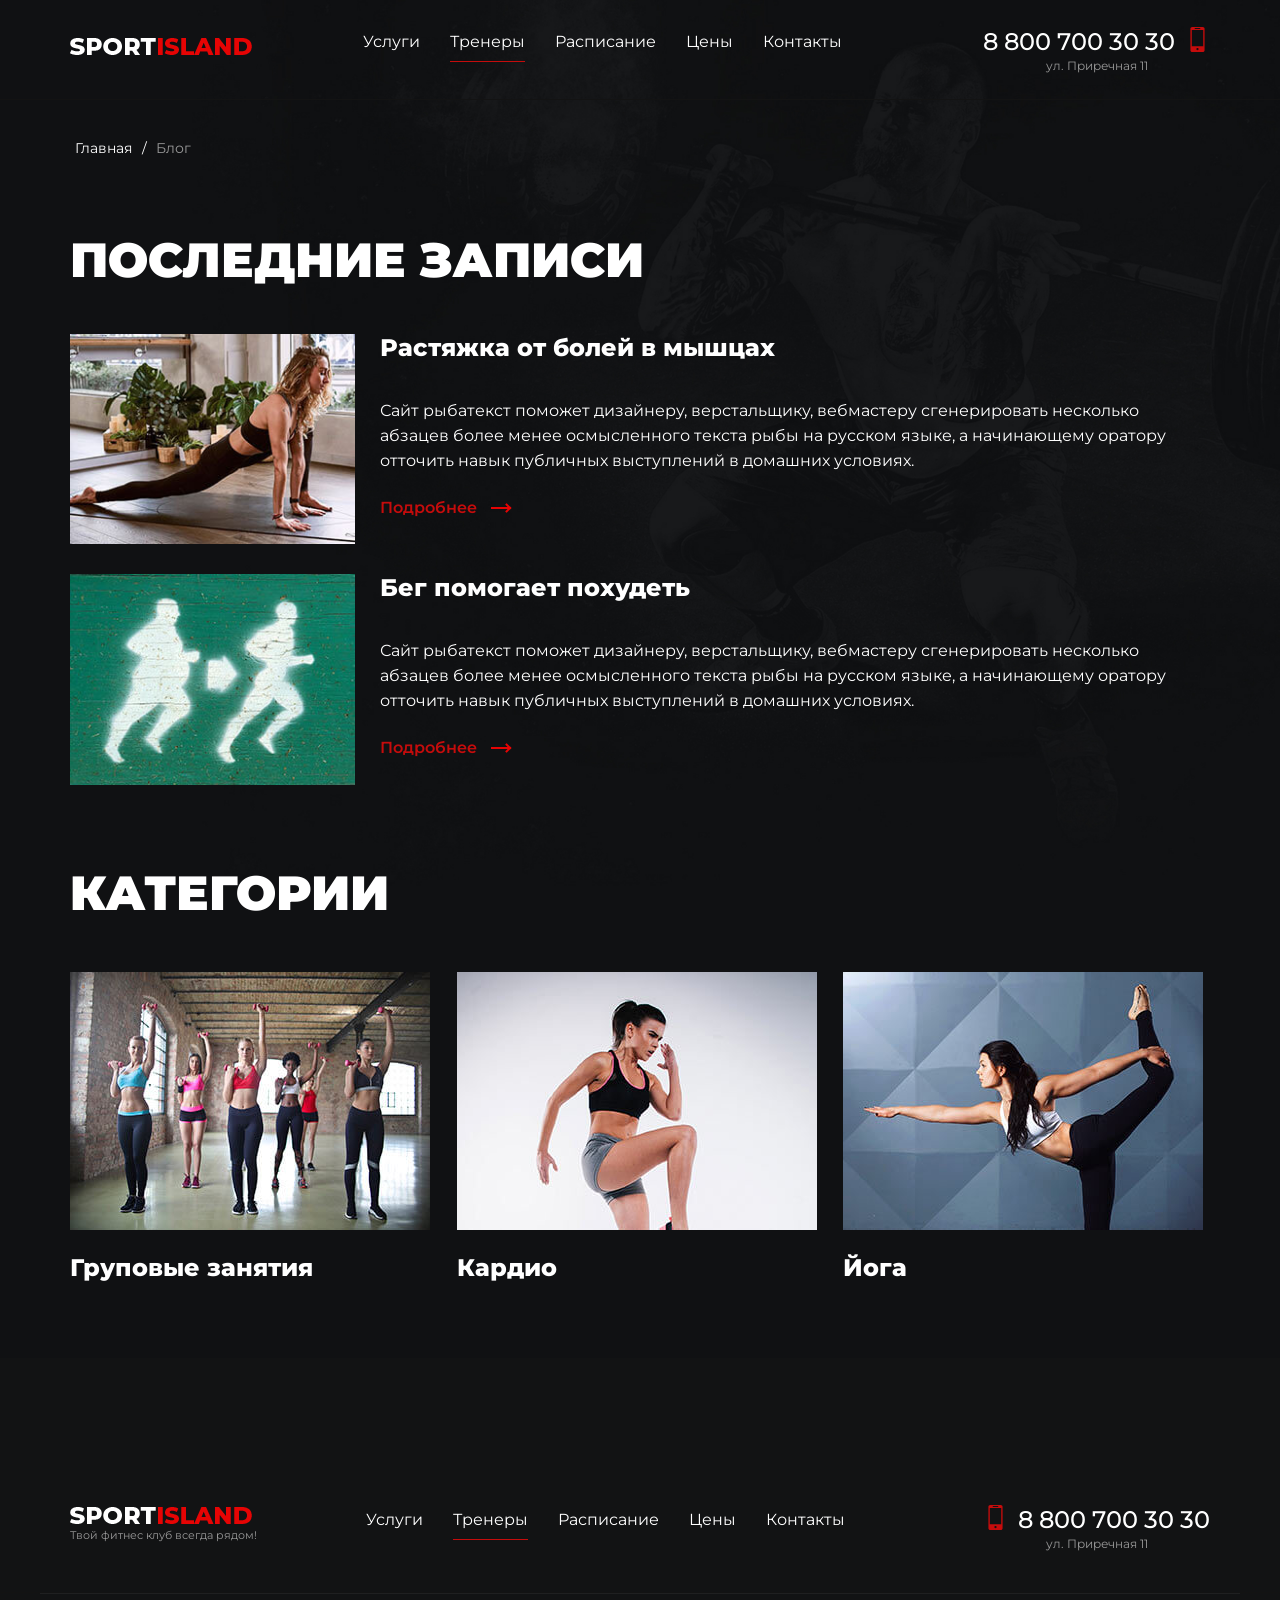
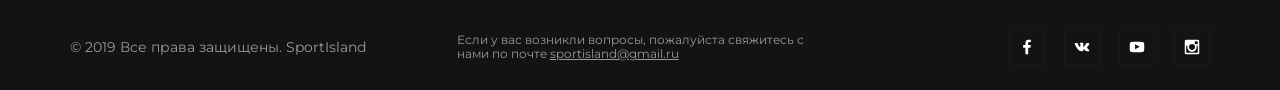
==== commit 4c2fa7a7: "Внес исправленный html" ====
--- a/assets/blog.html
+++ b/assets/blog.html
@@ -113,12 +113,28 @@
     </main>
     <div class="modal">
       <div class="wrapper">
-        <button class="modal__closer">
-          <span class="sr-only">Закрыть</span>
-        </button>
-        <section class="modal-content" id="modal-form">
-          <h2 class="modal-content__h"> Modal </h2>
-          <p> Lorem ipsum dolor sit amet, consectetur adipisicing elit. Cum labore aut, necessitatibus possimus eligendi. Molestiae dolore consectetur eveniet sit doloremque blanditiis cumque recusandae pariatur cum est tenetur nemo nostrum unde, architecto praesentium necessitatibus, repellendus eos voluptatibus quam. Iusto eaque eligendi inventore sunt voluptas deleniti enim quae, nobis tempora, cum atque ab aspernatur at eius ipsam beatae iure corporis veritatis ducimus, qui sed. Necessitatibus eaque quis, numquam. Aliquam animi ipsum autem repellat incidunt dolorem qui, dignissimos ullam nisi, numquam, nam excepturi quam voluptas. Molestias, nobis quos dicta unde quod. Quos harum atque fugit nihil totam, alias sapiente officia cumque obcaecati ipsam. </p>
+        <section class="modal-content modal-form" id="modal-form">
+          <button class="modal__closer">
+            <span class="sr-only">Закрыть</span>
+          </button>
+          <form action="#" class="modal-form__form">
+            <h2 class="modal-content__h"> Отправить заявку </h2>
+            <p> Оставьте свои контакты и менеджер с Вами свяжется </p>
+            <p>
+              <label>
+                <span class="sr-only">Имя: </span>
+                <input type="text" name="si-user-name" placeholder="Имя">
+              </label>
+            </p>
+            <p>
+              <label>
+                <span class="sr-only">Телефон:</span>
+                <input type="text" name="si-user-phone" placeholder="Телефон" pattern="^\+{0,1}[0-9]{4,}$">
+              </label>
+            </p>
+            <button class="btn" type="submit">Отправить</button>
+            <input type="hidden" name="action" value="si-modal-form">
+          </form>
         </section>
       </div>
     </div>
@@ -164,17 +180,224 @@
             </p>
           </div>
           <div class="main-footer__widget main-footer__widget_social">
-            <a href="#" class="widget-social-links fb">
+            <a target="_blank" href="#" class="widget-social-links fb">
               <span class="sr-only"> Мы в Facebook! </span>
+              <svg version="1.1" xmlns="http://www.w3.org/2000/svg" xmlns:xlink="http://www.w3.org/1999/xlink" x="0px" y="0px" viewBox="0 0 155.139 155.139" style="enable-background:new 0 0 155.139 155.139;" xml:space="preserve">
+                <style>
+                  path {
+                    fill: #fff;
+                  }
+
+                </style>
+                <g>
+                  <path d="M89.584,155.139V84.378h23.742l3.562-27.585H89.584V39.184
+		c0-7.984,2.208-13.425,13.67-13.425l14.595-0.006V1.08C115.325,0.752,106.661,0,96.577,0C75.52,0,61.104,12.853,61.104,36.452
+		v20.341H37.29v27.585h23.814v70.761H89.584z" />
+                </g>
+                <g>
+                </g>
+                <g>
+                </g>
+                <g>
+                </g>
+                <g>
+                </g>
+                <g>
+                </g>
+                <g>
+                </g>
+                <g>
+                </g>
+                <g>
+                </g>
+                <g>
+                </g>
+                <g>
+                </g>
+                <g>
+                </g>
+                <g>
+                </g>
+                <g>
+                </g>
+                <g>
+                </g>
+                <g>
+                </g>
+              </svg>
             </a>
-            <a href="#" class="widget-social-links vk">
+            <a target="_blank" href="#" class="widget-social-links vk">
               <span class="sr-only"> Мы в VK! </span>
+              <svg version="1.1" xmlns="http://www.w3.org/2000/svg" xmlns:xlink="http://www.w3.org/1999/xlink" x="0px" y="0px" width="548.358px" height="548.358px" viewBox="0 0 548.358 548.358" style="enable-background:new 0 0 548.358 548.358;" xml:space="preserve">
+                <style>
+                  path {
+                    fill: #fff;
+                  }
+
+                </style>
+                <g>
+                  <path d="M545.451,400.298c-0.664-1.431-1.283-2.618-1.858-3.569c-9.514-17.135-27.695-38.167-54.532-63.102l-0.567-0.571
+		l-0.284-0.28l-0.287-0.287h-0.288c-12.18-11.611-19.893-19.418-23.123-23.415c-5.91-7.614-7.234-15.321-4.004-23.13
+		c2.282-5.9,10.854-18.36,25.696-37.397c7.807-10.089,13.99-18.175,18.556-24.267c32.931-43.78,47.208-71.756,42.828-83.939
+		l-1.701-2.847c-1.143-1.714-4.093-3.282-8.846-4.712c-4.764-1.427-10.853-1.663-18.278-0.712l-82.224,0.568
+		c-1.332-0.472-3.234-0.428-5.712,0.144c-2.475,0.572-3.713,0.859-3.713,0.859l-1.431,0.715l-1.136,0.859
+		c-0.952,0.568-1.999,1.567-3.142,2.995c-1.137,1.423-2.088,3.093-2.848,4.996c-8.952,23.031-19.13,44.444-30.553,64.238
+		c-7.043,11.803-13.511,22.032-19.418,30.693c-5.899,8.658-10.848,15.037-14.842,19.126c-4,4.093-7.61,7.372-10.852,9.849
+		c-3.237,2.478-5.708,3.525-7.419,3.142c-1.715-0.383-3.33-0.763-4.859-1.143c-2.663-1.714-4.805-4.045-6.42-6.995
+		c-1.622-2.95-2.714-6.663-3.285-11.136c-0.568-4.476-0.904-8.326-1-11.563c-0.089-3.233-0.048-7.806,0.145-13.706
+		c0.198-5.903,0.287-9.897,0.287-11.991c0-7.234,0.141-15.085,0.424-23.555c0.288-8.47,0.521-15.181,0.716-20.125
+		c0.194-4.949,0.284-10.185,0.284-15.705s-0.336-9.849-1-12.991c-0.656-3.138-1.663-6.184-2.99-9.137
+		c-1.335-2.95-3.289-5.232-5.853-6.852c-2.569-1.618-5.763-2.902-9.564-3.856c-10.089-2.283-22.936-3.518-38.547-3.71
+		c-35.401-0.38-58.148,1.906-68.236,6.855c-3.997,2.091-7.614,4.948-10.848,8.562c-3.427,4.189-3.905,6.475-1.431,6.851
+		c11.422,1.711,19.508,5.804,24.267,12.275l1.715,3.429c1.334,2.474,2.666,6.854,3.999,13.134c1.331,6.28,2.19,13.227,2.568,20.837
+		c0.95,13.897,0.95,25.793,0,35.689c-0.953,9.9-1.853,17.607-2.712,23.127c-0.859,5.52-2.143,9.993-3.855,13.418
+		c-1.715,3.426-2.856,5.52-3.428,6.28c-0.571,0.76-1.047,1.239-1.425,1.427c-2.474,0.948-5.047,1.431-7.71,1.431
+		c-2.667,0-5.901-1.334-9.707-4c-3.805-2.666-7.754-6.328-11.847-10.992c-4.093-4.665-8.709-11.184-13.85-19.558
+		c-5.137-8.374-10.467-18.271-15.987-29.691l-4.567-8.282c-2.855-5.328-6.755-13.086-11.704-23.267
+		c-4.952-10.185-9.329-20.037-13.134-29.554c-1.521-3.997-3.806-7.04-6.851-9.134l-1.429-0.859c-0.95-0.76-2.475-1.567-4.567-2.427
+		c-2.095-0.859-4.281-1.475-6.567-1.854l-78.229,0.568c-7.994,0-13.418,1.811-16.274,5.428l-1.143,1.711
+		C0.288,140.146,0,141.668,0,143.763c0,2.094,0.571,4.664,1.714,7.707c11.42,26.84,23.839,52.725,37.257,77.659
+		c13.418,24.934,25.078,45.019,34.973,60.237c9.897,15.229,19.985,29.602,30.264,43.112c10.279,13.515,17.083,22.176,20.412,25.981
+		c3.333,3.812,5.951,6.662,7.854,8.565l7.139,6.851c4.568,4.569,11.276,10.041,20.127,16.416
+		c8.853,6.379,18.654,12.659,29.408,18.85c10.756,6.181,23.269,11.225,37.546,15.126c14.275,3.905,28.169,5.472,41.684,4.716h32.834
+		c6.659-0.575,11.704-2.669,15.133-6.283l1.136-1.431c0.764-1.136,1.479-2.901,2.139-5.276c0.668-2.379,1-5,1-7.851
+		c-0.195-8.183,0.428-15.558,1.852-22.124c1.423-6.564,3.045-11.513,4.859-14.846c1.813-3.33,3.859-6.14,6.136-8.418
+		c2.282-2.283,3.908-3.666,4.862-4.142c0.948-0.479,1.705-0.804,2.276-0.999c4.568-1.522,9.944-0.048,16.136,4.429
+		c6.187,4.473,11.99,9.996,17.418,16.56c5.425,6.57,11.943,13.941,19.555,22.124c7.617,8.186,14.277,14.271,19.985,18.274
+		l5.708,3.426c3.812,2.286,8.761,4.38,14.853,6.283c6.081,1.902,11.409,2.378,15.984,1.427l73.087-1.14
+		c7.229,0,12.854-1.197,16.844-3.572c3.998-2.379,6.373-5,7.139-7.851c0.764-2.854,0.805-6.092,0.145-9.712
+		C546.782,404.25,546.115,401.725,545.451,400.298z" />
+                </g>
+                <g>
+                </g>
+                <g>
+                </g>
+                <g>
+                </g>
+                <g>
+                </g>
+                <g>
+                </g>
+                <g>
+                </g>
+                <g>
+                </g>
+                <g>
+                </g>
+                <g>
+                </g>
+                <g>
+                </g>
+                <g>
+                </g>
+                <g>
+                </g>
+                <g>
+                </g>
+                <g>
+                </g>
+                <g>
+                </g>
+              </svg>
             </a>
-            <a href="#" class="widget-social-links youtube">
+            <a target="_blank" href="#" class="widget-social-links youtube">
               <span class="sr-only"> Мы в YouTube! </span>
+              <svg version="1.1" xmlns="http://www.w3.org/2000/svg" xmlns:xlink="http://www.w3.org/1999/xlink" x="0px" y="0px" width="96.875px" height="96.875px" viewBox="0 0 96.875 96.875" style="enable-background:new 0 0 96.875 96.875;" xml:space="preserve">
+                <style>
+                  path {
+                    fill: #fff;
+                  }
+
+                </style>
+                <g>
+                  <path d="M95.201,25.538c-1.186-5.152-5.4-8.953-10.473-9.52c-12.013-1.341-24.172-1.348-36.275-1.341
+		c-12.105-0.007-24.266,0-36.279,1.341c-5.07,0.567-9.281,4.368-10.467,9.52C0.019,32.875,0,40.884,0,48.438
+		C0,55.992,0,64,1.688,71.336c1.184,5.151,5.396,8.952,10.469,9.52c12.012,1.342,24.172,1.349,36.277,1.342
+		c12.107,0.007,24.264,0,36.275-1.342c5.07-0.567,9.285-4.368,10.471-9.52c1.689-7.337,1.695-15.345,1.695-22.898
+		C96.875,40.884,96.889,32.875,95.201,25.538z M35.936,63.474c0-10.716,0-21.32,0-32.037c10.267,5.357,20.466,10.678,30.798,16.068
+		C56.434,52.847,46.23,58.136,35.936,63.474z" />
+                </g>
+                <g>
+                </g>
+                <g>
+                </g>
+                <g>
+                </g>
+                <g>
+                </g>
+                <g>
+                </g>
+                <g>
+                </g>
+                <g>
+                </g>
+                <g>
+                </g>
+                <g>
+                </g>
+                <g>
+                </g>
+                <g>
+                </g>
+                <g>
+                </g>
+                <g>
+                </g>
+                <g>
+                </g>
+                <g>
+                </g>
+              </svg>
             </a>
-            <a href="#" class="widget-social-links insta">
+            <a target="_blank" href="#" class="widget-social-links insta">
               <span class="sr-only"> Мы в Instagram! </span>
+              <svg version="1.1" xmlns="http://www.w3.org/2000/svg" xmlns:xlink="http://www.w3.org/1999/xlink" x="0px" y="0px" width="97.395px" height="97.395px" viewBox="0 0 97.395 97.395" style="enable-background:new 0 0 97.395 97.395;" xml:space="preserve">
+                <style>
+                  path {
+                    fill: #fff;
+                  }
+
+                </style>
+                <g>
+                  <path d="M12.501,0h72.393c6.875,0,12.5,5.09,12.5,12.5v72.395c0,7.41-5.625,12.5-12.5,12.5H12.501C5.624,97.395,0,92.305,0,84.895
+		V12.5C0,5.09,5.624,0,12.501,0L12.501,0z M70.948,10.821c-2.412,0-4.383,1.972-4.383,4.385v10.495c0,2.412,1.971,4.385,4.383,4.385
+		h11.008c2.412,0,4.385-1.973,4.385-4.385V15.206c0-2.413-1.973-4.385-4.385-4.385H70.948L70.948,10.821z M86.387,41.188h-8.572
+		c0.811,2.648,1.25,5.453,1.25,8.355c0,16.2-13.556,29.332-30.275,29.332c-16.718,0-30.272-13.132-30.272-29.332
+		c0-2.904,0.438-5.708,1.25-8.355h-8.945v41.141c0,2.129,1.742,3.872,3.872,3.872h67.822c2.13,0,3.872-1.742,3.872-3.872V41.188
+		H86.387z M48.789,29.533c-10.802,0-19.56,8.485-19.56,18.953c0,10.468,8.758,18.953,19.56,18.953
+		c10.803,0,19.562-8.485,19.562-18.953C68.351,38.018,59.593,29.533,48.789,29.533z" />
+                </g>
+                <g>
+                </g>
+                <g>
+                </g>
+                <g>
+                </g>
+                <g>
+                </g>
+                <g>
+                </g>
+                <g>
+                </g>
+                <g>
+                </g>
+                <g>
+                </g>
+                <g>
+                </g>
+                <g>
+                </g>
+                <g>
+                </g>
+                <g>
+                </g>
+                <g>
+                </g>
+                <g>
+                </g>
+                <g>
+                </g>
+              </svg>
             </a>
           </div>
         </div>
--- a/assets/css/styles.css
+++ b/assets/css/styles.css
@@ -1,2 +1,2 @@
-@charset "UTF-8";.slick-loading .slick-list{background:url(ajax-loader.gif) center center no-repeat #fff}.slick-next,.slick-prev{position:absolute;display:block;height:20px;width:20px;line-height:0;font-size:0;cursor:pointer;background:0 0;color:transparent;top:50%;-webkit-transform:translate(0,-50%);-ms-transform:translate(0,-50%);-moz-transform:translate(0,-50%);-o-transform:translate(0,-50%);transform:translate(0,-50%);padding:0;border:none;outline:0}.slick-next:focus,.slick-next:hover,.slick-prev:focus,.slick-prev:hover{outline:0;background:0 0;color:transparent}.slick-next:focus:before,.slick-next:hover:before,.slick-prev:focus:before,.slick-prev:hover:before{opacity:1}.slick-next.slick-disabled:before,.slick-prev.slick-disabled:before{opacity:.25}.slick-next:before,.slick-prev:before{font-family:slick;font-size:20px;line-height:1;color:#fff;opacity:.75;-webkit-font-smoothing:antialiased;-moz-osx-font-smoothing:grayscale}@font-face{font-family:slick;font-weight:400;font-style:normal;src:url(fonts/slick.eot);src:url(fonts/slick.eot?#iefix) format('embedded-opentype'),url(fonts/slick.woff) format('woff'),url(fonts/slick.ttf) format('truetype'),url(fonts/slick.svg#slick) format('svg')}.slick-prev{left:-25px}[dir=rtl] .slick-prev{left:auto;right:-25px}.slick-prev:before{content:"←"}[dir=rtl] .slick-prev:before{content:"→"}.slick-next{right:-25px}[dir=rtl] .slick-next{left:-25px;right:auto}.slick-next:before{content:"→"}[dir=rtl] .slick-next:before{content:"←"}.slick-dotted .slick-slider{margin-bottom:30px}.slick-dots{position:absolute;bottom:-25px;list-style:none;display:block;text-align:center;padding:0;margin:0;width:100%}.slick-dots li{position:relative;display:inline-block;height:20px;width:20px;margin:0 5px;padding:0;cursor:pointer}.slick-dots li button{border:0;background:0 0;display:block;height:20px;width:20px;outline:0;line-height:0;font-size:0;color:transparent;padding:5px;cursor:pointer}.slick-dots li button:focus,.slick-dots li button:hover{outline:0}.slick-dots li button:focus:before,.slick-dots li button:hover:before{opacity:1}.slick-dots li button:before{position:absolute;top:0;left:0;content:"•";width:20px;height:20px;font-family:slick;font-size:6px;line-height:20px;text-align:center;color:#000;opacity:.25;-webkit-font-smoothing:antialiased;-moz-osx-font-smoothing:grayscale}.slick-dots li.slick-active button:before{color:#000;opacity:.75}.slick-slider{position:relative;display:block;-webkit-box-sizing:border-box;-moz-box-sizing:border-box;box-sizing:border-box;-webkit-touch-callout:none;-webkit-user-select:none;-moz-user-select:none;-ms-user-select:none;user-select:none;-ms-touch-action:pan-y;touch-action:pan-y;-webkit-tap-highlight-color:transparent}.slick-list{position:relative;overflow:hidden;display:block;margin:0;padding:0}.slick-list:focus{outline:0}.slick-list.dragging{cursor:pointer;cursor:hand}.slick-slider .slick-list,.slick-slider .slick-track{-webkit-transform:translate3d(0,0,0);-moz-transform:translate3d(0,0,0);-ms-transform:translate3d(0,0,0);-o-transform:translate3d(0,0,0);transform:translate3d(0,0,0)}.slick-track{position:relative;left:0;top:0;display:block;margin-left:auto;margin-right:auto}.slick-track:after,.slick-track:before{content:"";display:table}.slick-track:after{clear:both}.slick-loading .slick-track{visibility:hidden}.slick-slide{float:left;height:100%;min-height:1px;display:none}[dir=rtl] .slick-slide{float:right}.slick-slide img{display:block}.slick-slide.slick-loading img{display:none}.slick-slide.dragging img{pointer-events:none}.slick-initialized .slick-slide{display:block}.slick-loading .slick-slide{visibility:hidden}.slick-vertical .slick-slide{display:block;height:auto;border:1px solid transparent}.slick-arrow.slick-hidden{display:none}blockquote,body,code,dd,div,dl,dt,fieldset,form,h1,h2,h3,h4,h5,h6,input,li,p,pre,td,textarea,th,ul{margin:0;padding:0}table{border-collapse:collapse;border-spacing:0}abbr,fieldset,img{border:0}address,caption,cite,code,dfn,em,strong,th,var{font-style:normal;font-weight:400}ul li{list-style:none}caption,th{text-align:left}h1,h2,h3,h4,h5,h6{font-size:100%;font-weight:400}sup{vertical-align:text-top}sub{vertical-align:text-bottom}input,select,textarea{font-family:inherit;font-size:inherit;font-weight:inherit}legend{color:#000}article,aside,details,figcaption,figure,footer,header,hgroup,main,menu,nav,section{display:block}img{max-width:100%}body,html{-webkit-box-sizing:border-box;-moz-box-sizing:border-box;box-sizing:border-box}:focus{outline:#c50c0c solid 1px}*,:after,:before{-webkit-box-sizing:inherit;-moz-box-sizing:inherit;box-sizing:inherit}body{font-family:Montserrat,'Open Sans',Arial,sans-serif;max-width:1920px;color:#fff;margin:0 auto;font-size:16px;font-weight:400;line-height:1.2;background-color:#121314}::-webkit-scrollbar{width:10px;height:5px;background-color:#222}::-webkit-scrollbar-thumb{border-radius:2px;background-color:#c50c0c}img,video{max-width:100%;height:auto}a{text-decoration:none}.d-n{display:none}.d-b{display:block}.d-f{display:-webkit-box;display:-webkit-flex;display:-moz-box;display:-ms-flexbox;display:flex}.ttu{text-transform:uppercase}.ta-c{text-align:center}.ov-h{overflow:hidden}.ov-s{overflow:scroll}.black{color:#000}.wrapper{max-width:1200px;margin:0 auto;padding-left:30px;padding-right:30px}.row{display:-webkit-box;display:-webkit-flex;display:-moz-box;display:-ms-flexbox;display:flex;-webkit-flex-wrap:wrap;-ms-flex-wrap:wrap;flex-wrap:wrap;margin-left:-10px;margin-right:-10px}.col{-webkit-box-sizing:border-box;-moz-box-sizing:border-box;box-sizing:border-box;word-wrap:break-word;margin-left:10px;margin-right:10px}.screen-reader-text,.sr-only{position:absolute;width:1px;height:1px;margin:-1px;border:0;padding:0;clip:rect(0 0 0 0);overflow:hidden}.btn{-webkit-appearance:none;-moz-appearance:none;appearance:none;display:inline-block;background-color:#c50c0c;color:#fff;border:none;text-align:center;font-weight:600;font-size:18px;padding:25px 40px;text-transform:uppercase;line-height:1}.btn:active,.btn:focus,.btn:hover{background-color:#ae0b0b;-webkit-transition:background-color .5s;-o-transition:background-color .5s;-moz-transition:background-color .5s;transition:background-color .5s}.main-heading,.page-heading{font-size:48px;font-weight:900;color:#fff;text-transform:uppercase}.main-heading_404{padding-top:200px;padding-bottom:200px;text-align:center;font-size:6vw}.page-heading{font-size:36px}.link-more{font-weight:600;font-size:16px;padding-right:35px;display:inline-block;color:#c50c0c;background-image:url(../img/icons/arrow_red.png);-webkit-background-size:21px 10px;-moz-background-size:21px 10px;background-size:21px 10px;background-repeat:no-repeat;background-position:right center}.link-more:active,.link-more:focus,.link-more:hover{color:#fff;-webkit-transition:color .5s;-o-transition:color .5s;-moz-transition:color .5s;transition:color .5s;background-image:url(../img/icons/arrow_white.png)}.link-more_inverse{background-image:url(../img/icons/arrow_black.png)}.price{font-size:48px;font-weight:800;color:#fff}.price__unit{color:#999;font-size:18px;font-weight:400}.inner .main-content{background-image:url(../img/inner_bg.jpg);background-position:top center;background-attachment:fixed;-webkit-background-size:cover;-moz-background-size:cover;background-size:cover;background-repeat:no-repeat;padding-top:140px;padding-bottom:140px}.inner .cards{background-image:unset}.inner .cards__h{margin-bottom:45px}.like{padding-left:20px;background-image:url(../img/svg/like.svg);-webkit-background-size:15px 15px;-moz-background-size:15px;background-size:15px;background-position:left center;background-repeat:no-repeat}.main-header{padding-top:20px;background-color:transparent;height:100px;margin-bottom:-100px;position:relative;z-index:2}.main-header__wrap{display:-webkit-box;display:-webkit-flex;display:-moz-box;display:-ms-flexbox;display:flex;-webkit-box-pack:justify;-webkit-justify-content:space-between;-moz-box-pack:justify;-ms-flex-pack:justify;justify-content:space-between;-webkit-box-align:center;-webkit-align-items:center;-moz-box-align:center;-ms-flex-align:center;align-items:center}.main-header__logolink,.main-header__logolink img{display:block}.main-header__widget{margin-left:30px}.main-navigation{margin:0 10px}.main-navigation__list{display:-webkit-box;display:-webkit-flex;display:-moz-box;display:-ms-flexbox;display:flex;-webkit-box-pack:justify;-webkit-justify-content:space-between;-moz-box-pack:justify;-ms-flex-pack:justify;justify-content:space-between;list-style:none;-webkit-box-align:baseline;-webkit-align-items:baseline;-moz-box-align:baseline;-ms-flex-align:baseline;align-items:baseline}.main-navigation__list li{padding-bottom:10px;border-bottom:1px solid transparent}.main-navigation__list li+li{margin-left:30px}.main-navigation__list a{color:#fff}.main-navigation__list li.active,.main-navigation__list li.current-menu-item,.main-navigation__list li:hover{border-bottom-color:#c50c0c}.inner .main-header{border-bottom:1px solid #131313}.widget-contacts{display:block}.widget-contacts__phone{font-weight:500;line-height:1;color:#fff;font-size:24px;display:block;padding-top:10px;padding-bottom:5px;padding-right:35px;background-image:url(../img/svg/phone.svg);-webkit-background-size:25px 25px;-moz-background-size:25px 25px;background-size:25px 25px;background-repeat:no-repeat;background-position:right center}.widget-contacts__phone:active,.widget-contacts__phone:focus,.widget-contacts__phone:hover{color:#777;-webkit-transition:color .5s;-o-transition:color .5s;-moz-transition:color .5s;transition:color .5s}.widget-contacts__address{margin:0;padding:0;text-align:center;color:#999;font-size:12px}.footer .widget-contacts__phone{padding-right:0;padding-left:35px;background-position:left center}.widget-contact-mail{font-size:12px}.widget-contact-mail a{color:#999;text-decoration:underline}.widget-contact-mail a:active,.widget-contact-mail a:focus,.widget-contact-mail a:hover{color:#fff;-webkit-transition:color .5s;-o-transition:color .5s;-moz-transition:color .5s;transition:color .5s}.widget-social-links{display:inline-block;vertical-align:middle;width:36px;height:36px;-webkit-background-size:15px 15px;-moz-background-size:15px;background-size:15px;background-position:center;background-repeat:no-repeat;border:1px solid #18191b}.widget-social-links+.widget-social-links{margin-left:15px}.widget-social-links.fb{background-image:url(../img/svg/facebook-app-symbol.svg)}.widget-social-links.vk{background-image:url(../img/svg/vk.svg)}.widget-social-links.youtube{background-image:url(../img/svg/youtube-symbol.svg)}.widget-social-links.insta{background-image:url(../img/svg/instagram.svg)}.widget-social-links:active path,.widget-social-links:focus path,.widget-social-links:hover path{fill:#c50c0c;-webkit-transition:fill .5s;-o-transition:fill .5s;-moz-transition:fill .5s;transition:fill .5s}.widget-address,.widget-email,.widget-phone,.widget-working-time{font-size:16px;color:#ccc;padding-left:30px;position:relative}.widget-address:after,.widget-email:after,.widget-phone:after,.widget-working-time:after{content:'';display:block;position:absolute;top:50%;left:0;-webkit-transform:translateY(-50%);-moz-transform:translateY(-50%);-ms-transform:translateY(-50%);-o-transform:translateY(-50%);transform:translateY(-50%);width:25px;height:25px;border:none;-moz-border-radius:50%;border-radius:50%;background-color:#c50c0c;background-repeat:no-repeat;-webkit-background-size:15px 15px;-moz-background-size:15px;background-size:15px;background-position:center}.widget-address:after{background-image:url(../img/svg/placeholder-for-map.svg)}.widget-working-time:after{background-image:url("../img/svg/clock (2).svg")}.widget-phone:after{background-image:url(../img/svg/smartphone.svg)}.widget-email:after{background-image:url(../img/svg/mail.svg)}.footer{padding-top:50px;padding-bottom:25px;background-color:#121314}.footer .main-header{margin-bottom:0;padding-top:5px;padding-bottom:35px}.footer .slogan{color:#999;font-weight:400;font-size:11px}.main-footer{border-top:1px solid #1f2021;padding-top:35px}.main-footer__row{-webkit-box-align:center;-webkit-align-items:center;-moz-box-align:center;-ms-flex-align:center;align-items:center}.main-footer__widget{-webkit-box-sizing:border-box;-moz-box-sizing:border-box;box-sizing:border-box;word-wrap:break-word;margin-left:10px;margin-right:10px;width:-webkit-calc(33.333333333333336% - 20px);width:-moz-calc(33.333333333333336% - 20px);width:calc(33.333333333333336% - 20px);color:#999}.main-footer__widget_copyright{font-size:14px}.main-footer__widget_social{text-align:right}.modal{position:fixed;background-color:rgba(0,0,0,.8);top:0;left:0;width:100%;height:100vh;z-index:9998;display:none}.modal.active{display:block}.modal .wrapper{position:relative;height:100vh}.modal__closer{position:absolute;top:10px;right:10px;border:none;background-color:transparent;display:block;width:30px;height:30px;cursor:pointer}.modal__closer:after,.modal__closer:before{content:'';display:block;position:absolute;border-bottom:1px solid #777;top:50%;width:100%;left:0}.modal__closer:before{-webkit-transform:rotate(45deg);-moz-transform:rotate(45deg);-ms-transform:rotate(45deg);-o-transform:rotate(45deg);transform:rotate(45deg)}.modal__closer:after{-webkit-transform:rotate(-45deg);-moz-transform:rotate(-45deg);-ms-transform:rotate(-45deg);-o-transform:rotate(-45deg);transform:rotate(-45deg)}.modal__closer:active:after,.modal__closer:active:before,.modal__closer:focus:after,.modal__closer:focus:before,.modal__closer:hover:after,.modal__closer:hover:before{border-bottom-color:#fff;-webkit-transition:border-bottom-color .5s;-o-transition:border-bottom-color .5s;-moz-transition:border-bottom-color .5s;transition:border-bottom-color .5s}.modal-content{padding:40px 10px;position:absolute;z-index:99999;top:50%;left:50%;-webkit-transform:translate(-50%,-50%);-moz-transform:translate(-50%,-50%);-ms-transform:translate(-50%,-50%);-o-transform:translate(-50%,-50%);transform:translate(-50%,-50%);min-width:300px;width:90%;max-width:800px;overflow:auto;background-color:#000}.modal-content__h{font-weight:800;font-size:24px;margin-bottom:30px}.breadcrumbs{margin:0 0 75px;padding:0;display:-webkit-box;display:-webkit-flex;display:-moz-box;display:-ms-flexbox;display:flex;-webkit-box-align:baseline;-webkit-align-items:baseline;-moz-box-align:baseline;-ms-flex-align:baseline;align-items:baseline}.breadcrumbs__item{font-size:14px;padding-right:5px}.breadcrumbs__item:last-child a{color:#999}.breadcrumbs__item:last-child a:active,.breadcrumbs__item:last-child a:focus,.breadcrumbs__item:last-child a:hover{color:#fff;-webkit-transition:color .5s;-o-transition:color .5s;-moz-transition:color .5s;transition:color .5s}.breadcrumbs__item+.breadcrumbs__item:before{content:'/';color:#fff}.breadcrumbs__item a:active,.breadcrumbs__item a:focus,.breadcrumbs__item a:hover{color:#777;-webkit-transition:color .5s;-o-transition:color .5s;-moz-transition:color .5s;transition:color .5s}.breadcrumbs__link,.pagination.navigation{color:#fff}.pagination.navigation .nav-links{width:295px;margin:0 auto;display:-webkit-box;display:-webkit-flex;display:-moz-box;display:-ms-flexbox;display:flex;-webkit-box-align:baseline;-webkit-align-items:baseline;-moz-box-align:baseline;-ms-flex-align:baseline;align-items:baseline}.pagination.navigation .page-numbers{display:block;font-size:18px;width:40px;height:40px;color:#fff;text-align:center;padding:10px 0;background-color:transparent;-webkit-transition:background-color .5s;-o-transition:background-color .5s;-moz-transition:background-color .5s;transition:background-color .5s}.pagination.navigation .page-numbers.current,.pagination.navigation .page-numbers:active,.pagination.navigation .page-numbers:focus,.pagination.navigation .page-numbers:hover{background-color:#c50c0c}.pagination.navigation .page-numbers.next,.pagination.navigation .page-numbers.prev{display:none}.page-numbers+.page-numbers{margin-left:10px}.main-content{position:relative;z-index:1}.banner{text-align:center;height:100vh;background-image:url(../img/index__firstScreen_bg.jpg);-webkit-background-size:cover;-moz-background-size:cover;background-size:cover;background-position:center;background-repeat:no-repeat;background-attachment:fixed;position:relative;z-index:1}.banner__link{position:absolute;bottom:12.4vh;left:50%;-webkit-transform:translateX(-50%);-moz-transform:translateX(-50%);-ms-transform:translateX(-50%);-o-transform:translateX(-50%);transform:translateX(-50%)}.about{padding-top:200px;padding-bottom:200px;background-image:url(../img/index__secondScreen_bg.jpg);-webkit-background-size:cover;-moz-background-size:cover;background-size:cover;background-position:center;background-repeat:no-repeat}.about__flex{display:-webkit-box;display:-webkit-flex;display:-moz-box;display:-ms-flexbox;display:flex;-webkit-box-pack:justify;-webkit-justify-content:space-between;-moz-box-pack:justify;-ms-flex-pack:justify;justify-content:space-between}.about__wrap{width:-webkit-calc(41.66666666666667% - 20px);width:-moz-calc(41.66666666666667% - 20px);width:calc(41.66666666666667% - 20px)}.about__h{margin-bottom:40px}.about__text{font-size:16px;font-weight:400;margin-bottom:55px}.about__thumb{background-color:#c50c0c;margin-right:20px;margin-top:20px}.about__thumb img{position:relative;top:-20px;right:-20px}.sales{padding-top:150px;padding-bottom:150px;background-image:url(../img/index__redScreen_bg.jpg);-webkit-background-size:cover;-moz-background-size:cover;background-size:cover;background-position:center;background-repeat:no-repeat}.sales__header{display:-webkit-box;display:-webkit-flex;display:-moz-box;display:-ms-flexbox;display:flex;-webkit-box-pack:justify;-webkit-justify-content:space-between;-moz-box-pack:justify;-ms-flex-pack:justify;justify-content:space-between;-webkit-box-align:center;-webkit-align-items:center;-moz-box-align:center;-ms-flex-align:center;align-items:center;margin-bottom:70px}.sales__btns{display:-webkit-box;display:-webkit-flex;display:-moz-box;display:-ms-flexbox;display:flex;-webkit-box-pack:justify;-webkit-justify-content:space-between;-moz-box-pack:justify;-ms-flex-pack:justify;justify-content:space-between;width:140px}.sales__btn{border:none;width:60px;height:60px;background-color:#000;position:relative;cursor:pointer}.sales__btn:before{content:'';display:block;width:18px;height:18px;border-top:5px solid #fff;border-right:5px solid #fff;position:absolute;top:50%;left:50%}.sales__btn_next:before{-webkit-transform:translate(-50%,-50%) rotate(45deg);-moz-transform:translate(-50%,-50%) rotate(45deg);-ms-transform:translate(-50%,-50%) rotate(45deg);-o-transform:translate(-50%,-50%) rotate(45deg);transform:translate(-50%,-50%) rotate(45deg)}.sales__btn_prev:before{-webkit-transform:translate(-50%,-50%) rotate(-135deg);-moz-transform:translate(-50%,-50%) rotate(-135deg);-ms-transform:translate(-50%,-50%) rotate(-135deg);-o-transform:translate(-50%,-50%) rotate(-135deg);transform:translate(-50%,-50%) rotate(-135deg)}.sales__btn:active,.sales__btn:focus,.sales__btn:hover{background-color:#fff;-webkit-transition:.5s;-o-transition:.5s;-moz-transition:.5s;transition:.5s}.sales__btn:active:before,.sales__btn:focus:before,.sales__btn:hover:before{border-color:#000;-webkit-transition:border-color .5s;-o-transition:border-color .5s;-moz-transition:border-color .5s;transition:border-color .5s}.sales__slider{display:-webkit-box;display:-webkit-flex;display:-moz-box;display:-ms-flexbox;display:flex;-webkit-box-pack:justify;-webkit-justify-content:space-between;-moz-box-pack:justify;-ms-flex-pack:justify;justify-content:space-between}.slider__slide{padding:0 10px}.stock__link{display:block}.stock__thumb{width:100%;margin-bottom:50px}.stock__h{font-size:24px;font-weight:600;color:#fff;margin-bottom:40px}.stock__h:active,.stock__h:focus,.stock__h:hover{color:#ddd;-webkit-transition:color .5s;-o-transition:color .5s;-moz-transition:color .5s;transition:color .5s}.stock__text{color:#fff;font-size:15px;font-weight:400;line-height:30px;margin-bottom:35px}.stock__text:active,.stock__text:focus,.stock__text:hover{color:#ddd;-webkit-transition:color .5s;-o-transition:color .5s;-moz-transition:color .5s;transition:color .5s}.stock__more{color:#000}.stock__more:active,.stock__more:focus,.stock__more:hover{color:#fff;-webkit-transition:color .5s;-o-transition:color .5s;-moz-transition:color .5s;transition:color .5s;background-image:url(../img/icons/arrow_white.png)}.cards{padding-top:160px;padding-bottom:160px;background-image:url(../img/index__finalScreen_bg.jpg);-webkit-background-size:cover;-moz-background-size:cover;background-size:cover;background-position:center;background-repeat:no-repeat;background-attachment:fixed}.cards__h{margin-bottom:80px}.cards__list{list-style:none}.card{-webkit-box-sizing:border-box;-moz-box-sizing:border-box;box-sizing:border-box;word-wrap:break-word;margin-left:10px;margin-right:10px;width:-webkit-calc(33.333333333333336% - 20px);width:-moz-calc(33.333333333333336% - 20px);width:calc(33.333333333333336% - 20px);margin-bottom:35px;position:relative;-webkit-background-size:cover;-moz-background-size:cover;background-size:cover;background-position:center;background-repeat:no-repeat;padding:50px 40px 190px}.card:nth-child(1){background-image:url(../img/index__cards_card1.jpg)}.card:nth-child(2){background-image:url(../img/index__cards_card2.jpg)}.card:nth-child(3){background-image:url(../img/index__cards_card3.jpg)}.card_profitable .card__name{color:#c50c0c}.card__name{font-size:27px;font-weight:800;text-align:center;margin-bottom:20px;text-transform:uppercase}.card__time{font-size:16px;font-weight:400;color:#999;text-align:center;margin-bottom:50px}.card__price{padding-bottom:45px;text-align:center;margin:0}.card__features{padding:0;margin:0 0 20px}.card__feature{font-size:16px;font-weight:400;padding-left:25px;background-image:url(../img/icons/checkmark.png);background-repeat:no-repeat;-webkit-background-size:14px 14px;-moz-background-size:14px 14px;background-size:14px 14px;background-position:left center}.card__feature+.card__feature{margin-top:20px}.card__buy{position:absolute;bottom:0;left:50%;padding-left:65px;padding-right:65px;-webkit-transform:translate(-50%,50%);-moz-transform:translate(-50%,50%);-ms-transform:translate(-50%,50%);-o-transform:translate(-50%,50%);transform:translate(-50%,50%)}.last-posts{padding-bottom:80px}.last-posts__h{margin-bottom:45px}.posts-list{margin:0;padding:0}.last-post__link{display:-webkit-box;display:-webkit-flex;display:-moz-box;display:-ms-flexbox;display:flex}.last-post__thumb{margin:0;padding:0;min-width:25%}.last-post__img{display:block}.last-post__wrap{-webkit-box-flex:1;-webkit-flex-grow:1;-moz-box-flex:1;-ms-flex-positive:1;flex-grow:1;padding-left:25px}.last-post__h{font-size:24px;color:#fff;font-weight:800;margin-bottom:35px}.last-post__text{margin-bottom:25px;color:#fff;font-size:16px;line-height:25px}.last-post+.last-post{margin-top:30px}.categories__h{margin-bottom:50px}.categories-list{display:-webkit-box;display:-webkit-flex;display:-moz-box;display:-ms-flexbox;display:flex;-webkit-flex-wrap:wrap;-ms-flex-wrap:wrap;flex-wrap:wrap;margin-left:-10px;margin-right:-10px}.category{-webkit-box-sizing:border-box;-moz-box-sizing:border-box;box-sizing:border-box;word-wrap:break-word;margin-left:10px;margin-right:10px;width:-webkit-calc(33.333333333333336% - 20px);width:-moz-calc(33.333333333333336% - 20px);width:calc(33.333333333333336% - 20px);margin-bottom:20px}.category__thumb{margin-bottom:20px}.category__name{font-size:24px;color:#fff;font-weight:800}.category-posts__h{margin-bottom:40px}.pagination{padding-top:60px}.pagination__links{width:295px;margin:0 auto;display:-webkit-box;display:-webkit-flex;display:-moz-box;display:-ms-flexbox;display:flex;-webkit-box-align:baseline;-webkit-align-items:baseline;-moz-box-align:baseline;-ms-flex-align:baseline;align-items:baseline}.pagination__block{font-size:18px;width:40px;height:40px;position:relative;z-index:1;background-color:transparent}.pagination__block:active,.pagination__block:focus,.pagination__block:hover,.pagination__block_current{background-color:#c50c0c;-webkit-transition:background-color .5s;-o-transition:background-color .5s;-moz-transition:background-color .5s;transition:background-color .5s}.pagination__block+.pagination__block{margin-left:10px}.pagination__link{display:block;color:#fff;position:absolute;text-align:center;padding:10px 0;top:0;bottom:0;left:0;right:0;z-index:2}.main-article__header{margin-bottom:40px}.main-article__thumb{display:block;margin-bottom:50px}.main-article__h{font-size:48px;text-transform:uppercase;font-weight:900}.main-article h2,.main-article h3{font-size:24px;margin-bottom:30px;font-weight:800}.main-article h4,.main-article h5{font-size:20px;margin-bottom:30px;font-weight:600}.main-article ul{margin:0 0 10px;padding:0 0 0 20px}.main-article li{list-style:disc}.main-article li+li{margin-top:5px}.main-article p{font-size:16px;line-height:1.1;margin-bottom:20px}.main-article__footer{padding-top:30px;padding-bottom:1px;color:#666;font-size:16px}.main-article__footer time{margin-right:20px}.main-article__like{color:#666}.main-article__like:active,.main-article__like:focus,.main-article__like:hover{color:#fff;-webkit-transition:color .5s;-o-transition:color .5s;-moz-transition:color .5s;transition:color .5s}.main-article__like:active path,.main-article__like:focus path,.main-article__like:hover path{fill:#fff;-webkit-transition:fill .5s;-o-transition:fill .5s;-moz-transition:fill .5s;transition:fill .5s}.contacts__h{margin-bottom:45px}.contacts__h_form{margin-bottom:30px}.contacts__info{display:-webkit-box;display:-webkit-flex;display:-moz-box;display:-ms-flexbox;display:flex;-webkit-box-align:center;-webkit-align-items:center;-moz-box-align:center;-ms-flex-align:center;align-items:center;margin-bottom:70px}.contacts__info>*+*{margin-left:45px}.contacts__form,.contacts__form p{display:-webkit-box;display:-webkit-flex;display:-moz-box;display:-ms-flexbox;display:flex;-webkit-box-pack:justify;-webkit-justify-content:space-between;-moz-box-pack:justify;-ms-flex-pack:justify;justify-content:space-between;-webkit-box-align:center;-webkit-align-items:center;-moz-box-align:center;-ms-flex-align:center;align-items:center;-webkit-flex-wrap:wrap;-ms-flex-wrap:wrap;flex-wrap:wrap}.map{position:relative;z-index:1}.map iframe{position:absolute;width:100%;height:100%;top:0;left:0;right:0;bottom:0;z-index:2}.map__fallback{display:block;margin-bottom:30px}.contacts-form__label{width:-webkit-calc(33.33333% - 20px);width:-moz-calc(33.33333% - 20px);width:calc(33.33333% - 20px)}.contacts-form__label_textarea{width:100%}.contacts-form__input,.contacts-form__textarea{border:none;display:block;font:inherit;width:100%;background-color:#1f2021;color:#ccc;margin-bottom:30px;padding-top:20px;padding-bottom:20px;padding-left:30px}.contacts-form__input::-webkit-input-placeholder,.contacts-form__textarea::-webkit-input-placeholder{color:#ccc;font-size:16px}.contacts-form__input::-moz-placeholder,.contacts-form__textarea::-moz-placeholder{color:#ccc;font-size:16px}.contacts-form__input:-ms-input-placeholder,.contacts-form__textarea:-ms-input-placeholder{color:#ccc;font-size:16px}.contacts-form__input::-ms-input-placeholder,.contacts-form__textarea::-ms-input-placeholder{color:#ccc;font-size:16px}.contacts-form__input::placeholder,.contacts-form__textarea::placeholder{color:#ccc;font-size:16px}.contacts-form__textarea{resize:none}.contacts-form__btn{margin-left:auto}.contacts-form br{display:none}.prices{margin-bottom:-80px}.prices__h{margin-bottom:45px}.prices table{border:1px solid #555;width:100%;font-size:14px;color:#999}.prices thead{border:1px solid #555}.prices td{padding:10px 10px 10px 16px;border-left:1px solid #555}.services-list__item{margin-bottom:80px}.service{padding-right:50%;position:relative;min-height:464px}.service:nth-child(even){padding-right:0;padding-left:-webkit-calc(50% + 40px);padding-left:-moz-calc(50% + 40px);padding-left:calc(50% + 40px)}.service:nth-child(even) .service__thumb{left:0}.service__name{margin-bottom:35px}.service__text{font-size:16px;margin-bottom:60px}.service__action{display:-webkit-box;display:-webkit-flex;display:-moz-box;display:-ms-flexbox;display:flex;-webkit-box-align:center;-webkit-align-items:center;-moz-box-align:center;-ms-flex-align:center;align-items:center}.service__subscribe{margin-right:20px}.service__thumb{margin:0;padding:0;display:block;position:absolute;width:-webkit-calc(50% - 20px);width:-moz-calc(50% - 20px);width:calc(50% - 20px);max-width:500px;top:0;right:20px;bottom:0;background-color:#c50c0c}.service__img{width:100%;position:relative;top:-20px;right:-20px}.trainers__h{margin-bottom:40px}.trainers-list__item{margin-bottom:15px;padding:20px 30px;background-image:url(../img/trainers__trainer_bg.jpg);-webkit-background-size:cover;-moz-background-size:cover;background-size:cover}.trainer{display:-webkit-box;display:-webkit-flex;display:-moz-box;display:-ms-flexbox;display:flex;-webkit-box-pack:justify;-webkit-justify-content:space-between;-moz-box-pack:justify;-ms-flex-pack:justify;justify-content:space-between;-webkit-box-align:center;-webkit-align-items:center;-moz-box-align:center;-ms-flex-align:center;align-items:center}.trainer__wrap{padding-left:50px;padding-right:50px}.trainer__name{font-size:27px;font-weight:800;margin-bottom:20px}.trainer__text{line-height:30px}.schedule-page__h{margin-bottom:40px}.tabs-btns{margin-bottom:45px;display:-webkit-box;display:-webkit-flex;display:-moz-box;display:-ms-flexbox;display:flex;-webkit-box-pack:center;-webkit-justify-content:center;-moz-box-pack:center;-ms-flex-pack:center;justify-content:center;-webkit-box-align:center;-webkit-align-items:center;-moz-box-align:center;-ms-flex-align:center;align-items:center}.tabs-btns__item{display:block;padding:5px 10px;font-size:18px;font-weight:800;text-transform:uppercase}.tabs-btns__item+.tabs-btns__item{margin-left:15px}.tabs-btns__item.active-tab,.tabs-btns__item:active,.tabs-btns__item:focus,.tabs-btns__item:hover{background-color:#c50c0c;-webkit-transition:background-color .5s;-o-transition:background-color .5s;-moz-transition:background-color .5s;transition:background-color .5s}.tabs-btns__btn{color:#fff}.tabs-content__item{display:none}.tabs-content__item.active-tab{display:block!important}.tabs-content__list{margin:0;padding:0;list-style:none}.schedule{border:1px solid #555;width:100%;font-size:14px;color:#999;text-align:center;display:-webkit-box;display:-webkit-flex;display:-moz-box;display:-ms-flexbox;display:flex;-webkit-flex-wrap:wrap;-ms-flex-wrap:wrap;flex-wrap:wrap;margin-left:-10px;margin-right:-10px}.schedule__item{width:25%;border:1px solid #555;padding:40px 10px}.schedule__time{width:125px;padding:5px 10px;-moz-border-radius:17px;border-radius:17px;background-color:#000;margin:0 auto 15px}.schedule__h{font-weight:800;font-size:21px;color:#fff;margin-bottom:15px}.schedule__trainer{margin-bottom:15px}.schedule__place{color:#6a44aa}@media screen and (max-width:780px){.wrapper{padding-left:15px;padding-right:15px}.card,.category,.main-footer__widget{width:-webkit-calc(50% - 20px);width:-moz-calc(50% - 20px);width:calc(50% - 20px)}}@media screen and (max-width:560px){.cards__list{-webkit-box-pack:center;-webkit-justify-content:center;-moz-box-pack:center;-ms-flex-pack:center;justify-content:center}.card{width:-webkit-calc(83.33333333333334% - 20px);width:-moz-calc(83.33333333333334% - 20px);width:calc(83.33333333333334% - 20px)}.categories-list{-webkit-box-pack:center;-webkit-justify-content:center;-moz-box-pack:center;-ms-flex-pack:center;justify-content:center}.category{width:-webkit-calc(83.33333333333334% - 20px);width:-moz-calc(83.33333333333334% - 20px);width:calc(83.33333333333334% - 20px)}}
+@charset "UTF-8";.slick-loading .slick-list{background:url(ajax-loader.gif) center center no-repeat #fff}.slick-next,.slick-prev{position:absolute;display:block;height:20px;width:20px;line-height:0;font-size:0;cursor:pointer;background:0 0;color:transparent;top:50%;-webkit-transform:translate(0,-50%);-ms-transform:translate(0,-50%);-moz-transform:translate(0,-50%);-o-transform:translate(0,-50%);transform:translate(0,-50%);padding:0;border:none;outline:0}.slick-next:focus,.slick-next:hover,.slick-prev:focus,.slick-prev:hover{outline:0;background:0 0;color:transparent}.slick-next:focus:before,.slick-next:hover:before,.slick-prev:focus:before,.slick-prev:hover:before{opacity:1}.slick-next.slick-disabled:before,.slick-prev.slick-disabled:before{opacity:.25}.slick-next:before,.slick-prev:before{font-family:slick;font-size:20px;line-height:1;color:#fff;opacity:.75;-webkit-font-smoothing:antialiased;-moz-osx-font-smoothing:grayscale}@font-face{font-family:slick;font-weight:400;font-style:normal;src:url(fonts/slick.eot);src:url(fonts/slick.eot?#iefix) format('embedded-opentype'),url(fonts/slick.woff) format('woff'),url(fonts/slick.ttf) format('truetype'),url(fonts/slick.svg#slick) format('svg')}.slick-prev{left:-25px}[dir=rtl] .slick-prev{left:auto;right:-25px}.slick-prev:before{content:"←"}[dir=rtl] .slick-prev:before{content:"→"}.slick-next{right:-25px}[dir=rtl] .slick-next{left:-25px;right:auto}.slick-next:before{content:"→"}[dir=rtl] .slick-next:before{content:"←"}.slick-dotted .slick-slider{margin-bottom:30px}.slick-dots{position:absolute;bottom:-25px;list-style:none;display:block;text-align:center;padding:0;margin:0;width:100%}.slick-dots li{position:relative;display:inline-block;height:20px;width:20px;margin:0 5px;padding:0;cursor:pointer}.slick-dots li button{border:0;background:0 0;display:block;height:20px;width:20px;outline:0;line-height:0;font-size:0;color:transparent;padding:5px;cursor:pointer}.slick-dots li button:focus,.slick-dots li button:hover{outline:0}.slick-dots li button:focus:before,.slick-dots li button:hover:before{opacity:1}.slick-dots li button:before{position:absolute;top:0;left:0;content:"•";width:20px;height:20px;font-family:slick;font-size:6px;line-height:20px;text-align:center;color:#000;opacity:.25;-webkit-font-smoothing:antialiased;-moz-osx-font-smoothing:grayscale}.slick-dots li.slick-active button:before{color:#000;opacity:.75}.slick-slider{position:relative;display:block;-webkit-box-sizing:border-box;-moz-box-sizing:border-box;box-sizing:border-box;-webkit-touch-callout:none;-webkit-user-select:none;-moz-user-select:none;-ms-user-select:none;user-select:none;-ms-touch-action:pan-y;touch-action:pan-y;-webkit-tap-highlight-color:transparent}.slick-list{position:relative;overflow:hidden;display:block;margin:0;padding:0}.slick-list:focus{outline:0}.slick-list.dragging{cursor:pointer;cursor:hand}.slick-slider .slick-list,.slick-slider .slick-track{-webkit-transform:translate3d(0,0,0);-moz-transform:translate3d(0,0,0);-ms-transform:translate3d(0,0,0);-o-transform:translate3d(0,0,0);transform:translate3d(0,0,0)}.slick-track{position:relative;left:0;top:0;display:block;margin-left:auto;margin-right:auto}.slick-track:after,.slick-track:before{content:"";display:table}.slick-track:after{clear:both}.slick-loading .slick-track{visibility:hidden}.slick-slide{float:left;height:100%;min-height:1px;display:none}[dir=rtl] .slick-slide{float:right}.slick-slide img{display:block}.slick-slide.slick-loading img{display:none}.slick-slide.dragging img{pointer-events:none}.slick-initialized .slick-slide{display:block}.slick-loading .slick-slide{visibility:hidden}.slick-vertical .slick-slide{display:block;height:auto;border:1px solid transparent}.slick-arrow.slick-hidden{display:none}blockquote,body,code,dd,div,dl,dt,fieldset,form,h1,h2,h3,h4,h5,h6,input,li,p,pre,td,textarea,th,ul{margin:0;padding:0}table{border-collapse:collapse;border-spacing:0}abbr,fieldset,img{border:0}address,caption,cite,code,dfn,em,strong,th,var{font-style:normal;font-weight:400}ul li{list-style:none}caption,th{text-align:left}h1,h2,h3,h4,h5,h6{font-size:100%;font-weight:400}sup{vertical-align:text-top}sub{vertical-align:text-bottom}input,select,textarea{font-family:inherit;font-size:inherit;font-weight:inherit}legend{color:#000}article,aside,details,figcaption,figure,footer,header,hgroup,main,menu,nav,section{display:block}img{max-width:100%}body,html{-webkit-box-sizing:border-box;-moz-box-sizing:border-box;box-sizing:border-box}:focus{outline:0;-webkit-box-shadow:0 0 20px 3px rgba(255,0,0,.3);-moz-box-shadow:0 0 20px 3px rgba(255,0,0,.3);box-shadow:0 0 20px 3px rgba(255,0,0,.3)}*,:after,:before{-webkit-box-sizing:inherit;-moz-box-sizing:inherit;box-sizing:inherit}body{font-family:Montserrat,'Open Sans',Arial,sans-serif;max-width:1920px;color:#fff;margin:0 auto;font-size:16px;font-weight:400;line-height:1.2;background-color:#121314}::-webkit-scrollbar{width:10px;height:5px;background-color:#222}::-webkit-scrollbar-thumb{border-radius:2px;background-color:#c50c0c}img,video{max-width:100%;height:auto}a{text-decoration:none}.d-n{display:none}.d-b{display:block}.d-f{display:-webkit-box;display:-webkit-flex;display:-moz-box;display:-ms-flexbox;display:flex}.ttu{text-transform:uppercase}.ta-c{text-align:center}.ov-h{overflow:hidden}.ov-s{overflow:scroll}.black{color:#000}.wrapper{max-width:1200px;margin:0 auto;padding-left:30px;padding-right:30px}.row{display:-webkit-box;display:-webkit-flex;display:-moz-box;display:-ms-flexbox;display:flex;-webkit-flex-wrap:wrap;-ms-flex-wrap:wrap;flex-wrap:wrap;margin-left:-10px;margin-right:-10px}.col{-webkit-box-sizing:border-box;-moz-box-sizing:border-box;box-sizing:border-box;word-wrap:break-word;margin-left:10px;margin-right:10px}.screen-reader-text,.sr-only{position:absolute;width:1px;height:1px;margin:-1px;border:0;padding:0;clip:rect(0 0 0 0);overflow:hidden}.btn{-webkit-appearance:none;-moz-appearance:none;appearance:none;display:inline-block;background-color:#c50c0c;color:#fff;border:none;text-align:center;font-weight:600;font-size:18px;padding:25px 40px;text-transform:uppercase;line-height:1}.btn:active,.btn:focus,.btn:hover{background-color:#ae0b0b;-webkit-transition:background-color .5s;-o-transition:background-color .5s;-moz-transition:background-color .5s;transition:background-color .5s}.main-heading,.page-heading{font-size:48px;font-weight:900;color:#fff;text-transform:uppercase}.main-heading_404{padding-top:200px;padding-bottom:200px;text-align:center;font-size:6vw}.page-heading{font-size:36px}.link-more{font-weight:600;font-size:16px;padding-right:35px;display:inline-block;color:#c50c0c;background-image:url(../img/icons/arrow_red.png);-webkit-background-size:21px 10px;-moz-background-size:21px 10px;background-size:21px 10px;background-repeat:no-repeat;background-position:right center}.link-more:active,.link-more:focus,.link-more:hover{color:#fff;background-image:url(../img/icons/arrow_white.png)}.link-more_inverse{background-image:url(../img/icons/arrow_black.png)}.price{font-size:48px;font-weight:800;color:#fff}.price__unit{color:#999;font-size:18px;font-weight:400}.inner .main-content{background-image:url(../img/inner_bg.jpg);background-position:top center;background-attachment:fixed;-webkit-background-size:cover;-moz-background-size:cover;background-size:cover;background-repeat:no-repeat;padding-top:140px;padding-bottom:140px}.inner .cards{background-image:unset}.inner .cards__h{margin-bottom:45px}.like{padding-left:20px;background-image:url(../img/svg/like.svg);-webkit-background-size:15px 15px;-moz-background-size:15px;background-size:15px;background-position:left center;background-repeat:no-repeat;position:relative}.like svg{width:15px;height:15px;position:absolute;top:50%;left:0;-webkit-transform:translateY(-50%);-moz-transform:translateY(-50%);-ms-transform:translateY(-50%);-o-transform:translateY(-50%);transform:translateY(-50%)}.like path{fill:#666}.like.like_liked,.like:active,.like:focus,.like:hover{color:#fff}.like.like_liked path,.like:active path,.like:focus path,.like:hover path{fill:#fff}.main-header{padding-top:20px;background-color:transparent;height:100px;margin-bottom:-100px;position:relative;z-index:2}.main-header__wrap{display:-webkit-box;display:-webkit-flex;display:-moz-box;display:-ms-flexbox;display:flex;-webkit-box-pack:justify;-webkit-justify-content:space-between;-moz-box-pack:justify;-ms-flex-pack:justify;justify-content:space-between;-webkit-box-align:center;-webkit-align-items:center;-moz-box-align:center;-ms-flex-align:center;align-items:center}.main-header__logolink,.main-header__logolink img{display:block}.main-header__widget{margin-left:30px}.main-navigation{margin:0 10px}.main-navigation__list{display:-webkit-box;display:-webkit-flex;display:-moz-box;display:-ms-flexbox;display:flex;-webkit-box-pack:justify;-webkit-justify-content:space-between;-moz-box-pack:justify;-ms-flex-pack:justify;justify-content:space-between;list-style:none;-webkit-box-align:baseline;-webkit-align-items:baseline;-moz-box-align:baseline;-ms-flex-align:baseline;align-items:baseline}.main-navigation__list li{padding-bottom:10px;border-bottom:1px solid transparent}.main-navigation__list li+li{margin-left:30px}.main-navigation__list a{color:#fff}.main-navigation__list li.active,.main-navigation__list li.current-menu-item,.main-navigation__list li:hover{border-bottom-color:#c50c0c}.inner .main-header{border-bottom:1px solid #131313}.widget-contacts{display:block}.widget-contacts__phone{font-weight:500;line-height:1;color:#fff;font-size:24px;display:block;padding-top:10px;padding-bottom:5px;padding-right:35px;background-image:url(../img/svg/phone.svg);-webkit-background-size:25px 25px;-moz-background-size:25px 25px;background-size:25px 25px;background-repeat:no-repeat;background-position:right center}.widget-contacts__phone:active,.widget-contacts__phone:focus,.widget-contacts__phone:hover{color:#777;-webkit-transition:color .5s;-o-transition:color .5s;-moz-transition:color .5s;transition:color .5s}.widget-contacts__address{margin:0;padding:0;text-align:center;color:#999;font-size:12px}.footer .widget-contacts__phone{padding-right:0;padding-left:35px;background-position:left center}.widget-contact-mail{font-size:12px}.widget-contact-mail a{color:#999;text-decoration:underline}.widget-contact-mail a:active,.widget-contact-mail a:focus,.widget-contact-mail a:hover{color:#fff;-webkit-transition:color .5s;-o-transition:color .5s;-moz-transition:color .5s;transition:color .5s}.widget-social-links{display:inline-block;vertical-align:middle;width:36px;height:36px;border:1px solid #18191b;position:relative}.widget-social-links svg{width:15px;height:15px;position:absolute;top:50%;left:50%;-webkit-transform:translate(-50%,-50%);-moz-transform:translate(-50%,-50%);-ms-transform:translate(-50%,-50%);-o-transform:translate(-50%,-50%);transform:translate(-50%,-50%)}.widget-social-links+.widget-social-links{margin-left:15px}.widget-social-links:active path,.widget-social-links:focus path,.widget-social-links:hover path{fill:#c50c0c;-webkit-transition:fill .5s;-o-transition:fill .5s;-moz-transition:fill .5s;transition:fill .5s}.widget-address,.widget-email,.widget-phone,.widget-working-time{font-size:16px;color:#ccc;padding-left:30px;position:relative}.widget-address:after,.widget-email:after,.widget-phone:after,.widget-working-time:after{content:'';display:block;position:absolute;top:50%;left:0;-webkit-transform:translateY(-50%);-moz-transform:translateY(-50%);-ms-transform:translateY(-50%);-o-transform:translateY(-50%);transform:translateY(-50%);width:25px;height:25px;border:none;-moz-border-radius:50%;border-radius:50%;background-color:#c50c0c;background-repeat:no-repeat;-webkit-background-size:15px 15px;-moz-background-size:15px;background-size:15px;background-position:center}.widget-address:after{background-image:url(../img/svg/placeholder-for-map.svg)}.widget-working-time:after{background-image:url("../img/svg/clock (2).svg")}.widget-phone:after{background-image:url(../img/svg/smartphone.svg)}.widget-email:after{background-image:url(../img/svg/mail.svg)}.footer{padding-top:50px;padding-bottom:25px;background-color:#121314}.footer .main-header{margin-bottom:0;padding-top:5px;padding-bottom:35px}.footer .slogan{color:#999;font-weight:400;font-size:11px}.main-footer{border-top:1px solid #1f2021;padding-top:35px}.main-footer__row{-webkit-box-align:center;-webkit-align-items:center;-moz-box-align:center;-ms-flex-align:center;align-items:center}.main-footer__widget{-webkit-box-sizing:border-box;-moz-box-sizing:border-box;box-sizing:border-box;word-wrap:break-word;margin-left:10px;margin-right:10px;width:-webkit-calc(33.333333333333336% - 20px);width:-moz-calc(33.333333333333336% - 20px);width:calc(33.333333333333336% - 20px);color:#999}.main-footer__widget_copyright{font-size:14px}.main-footer__widget_social{text-align:right}.modal{position:fixed;background-color:rgba(0,0,0,.8);top:0;left:0;width:100%;height:100vh;z-index:9998;display:none}.modal.active{display:block}.modal .wrapper{position:relative;height:100vh}.modal__closer{position:absolute;top:10px;right:10px;border:none;background-color:transparent;display:block;width:30px;height:30px;cursor:pointer}.modal__closer:after,.modal__closer:before{content:'';display:block;position:absolute;border-bottom:1px solid #fff;top:50%;width:100%;left:0}.modal__closer:before{-webkit-transform:rotate(45deg);-moz-transform:rotate(45deg);-ms-transform:rotate(45deg);-o-transform:rotate(45deg);transform:rotate(45deg)}.modal__closer:after{-webkit-transform:rotate(-45deg);-moz-transform:rotate(-45deg);-ms-transform:rotate(-45deg);-o-transform:rotate(-45deg);transform:rotate(-45deg)}.modal__closer:active:after,.modal__closer:active:before,.modal__closer:focus:after,.modal__closer:focus:before,.modal__closer:hover:after,.modal__closer:hover:before{border-bottom-color:#c50c0c;-webkit-transition:border-bottom-color .5s;-o-transition:border-bottom-color .5s;-moz-transition:border-bottom-color .5s;transition:border-bottom-color .5s}.modal-content{-webkit-box-shadow:0 0 15px 3px #777;-moz-box-shadow:0 0 15px 3px #777;box-shadow:0 0 15px 3px #777;padding:40px 10px;position:absolute;z-index:99999;top:50%;left:50%;-webkit-transform:translate(-50%,-50%);-moz-transform:translate(-50%,-50%);-ms-transform:translate(-50%,-50%);-o-transform:translate(-50%,-50%);transform:translate(-50%,-50%);min-width:300px;width:90%;max-width:800px;overflow:auto;background-color:#000}.modal-content__h{font-weight:800;font-size:24px;margin-bottom:30px}.modal-form__form{text-align:center}.modal-form__form p{margin-bottom:20px}.modal-form__form input{width:80%;margin:0 auto;border:none;display:block;font:inherit;background-color:#1f2021;color:#ccc;padding-top:20px;padding-bottom:20px;padding-left:30px}.modal-form__form input::-webkit-input-placeholder{color:#ccc;font-size:16px}.modal-form__form input::-moz-placeholder{color:#ccc;font-size:16px}.modal-form__form input:-ms-input-placeholder{color:#ccc;font-size:16px}.modal-form__form input::-ms-input-placeholder{color:#ccc;font-size:16px}.modal-form__form input::placeholder{color:#ccc;font-size:16px}.breadcrumbs{margin:0 0 75px;padding:0;display:-webkit-box;display:-webkit-flex;display:-moz-box;display:-ms-flexbox;display:flex;-webkit-box-align:baseline;-webkit-align-items:baseline;-moz-box-align:baseline;-ms-flex-align:baseline;align-items:baseline}.breadcrumbs__item{font-size:14px;padding-right:5px}.breadcrumbs__item:last-child a{color:#999}.breadcrumbs__item:last-child a:active,.breadcrumbs__item:last-child a:focus,.breadcrumbs__item:last-child a:hover{color:#fff;-webkit-transition:color .5s;-o-transition:color .5s;-moz-transition:color .5s;transition:color .5s}.breadcrumbs__item+.breadcrumbs__item:before{content:'/';color:#fff}.breadcrumbs__item a:active,.breadcrumbs__item a:focus,.breadcrumbs__item a:hover{color:#777;-webkit-transition:color .5s;-o-transition:color .5s;-moz-transition:color .5s;transition:color .5s}.breadcrumbs a,.breadcrumbs__link{color:#fff;margin:0 5px}.breadcrumbs a.home,.breadcrumbs__link.home{margin-left:0}.breadcrumbs a:active,.breadcrumbs a:focus,.breadcrumbs a:hover,.breadcrumbs__link:active,.breadcrumbs__link:focus,.breadcrumbs__link:hover{-webkit-transition:color .5s;-o-transition:color .5s;-moz-transition:color .5s;transition:color .5s;color:#777}.breadcrumbs .current-item{color:#999}.breadcrumbs .current-item:active,.breadcrumbs .current-item:focus,.breadcrumbs .current-item:hover{-webkit-transition:color .5s;-o-transition:color .5s;-moz-transition:color .5s;transition:color .5s;color:#fff}.pagination.navigation{color:#fff}.pagination.navigation .nav-links{width:295px;margin:0 auto;display:-webkit-box;display:-webkit-flex;display:-moz-box;display:-ms-flexbox;display:flex;-webkit-box-align:baseline;-webkit-align-items:baseline;-moz-box-align:baseline;-ms-flex-align:baseline;align-items:baseline}.pagination.navigation .page-numbers{display:block;font-size:18px;width:40px;height:40px;color:#fff;text-align:center;padding:10px 0;background-color:transparent;-webkit-transition:background-color .5s;-o-transition:background-color .5s;-moz-transition:background-color .5s;transition:background-color .5s}.pagination.navigation .page-numbers.current,.pagination.navigation .page-numbers:active,.pagination.navigation .page-numbers:focus,.pagination.navigation .page-numbers:hover{background-color:#c50c0c}.pagination.navigation .page-numbers.next,.pagination.navigation .page-numbers.prev{display:none}.page-numbers+.page-numbers{margin-left:10px}.main-content{position:relative;z-index:1}.banner{text-align:center;height:100vh;background-image:url(../img/index__firstScreen_bg.jpg);-webkit-background-size:cover;-moz-background-size:cover;background-size:cover;background-position:center;background-repeat:no-repeat;background-attachment:fixed;position:relative;z-index:1}.banner__link{position:absolute;bottom:12.4vh;left:50%;-webkit-transform:translateX(-50%);-moz-transform:translateX(-50%);-ms-transform:translateX(-50%);-o-transform:translateX(-50%);transform:translateX(-50%)}.about{padding-top:200px;padding-bottom:200px;background-image:url(../img/index__secondScreen_bg.jpg);-webkit-background-size:cover;-moz-background-size:cover;background-size:cover;background-position:center;background-repeat:no-repeat}.about__flex{display:-webkit-box;display:-webkit-flex;display:-moz-box;display:-ms-flexbox;display:flex;-webkit-box-pack:justify;-webkit-justify-content:space-between;-moz-box-pack:justify;-ms-flex-pack:justify;justify-content:space-between}.about__wrap{width:-webkit-calc(41.66666666666667% - 20px);width:-moz-calc(41.66666666666667% - 20px);width:calc(41.66666666666667% - 20px)}.about__h{margin-bottom:40px}.about__text{font-size:16px;font-weight:400;margin-bottom:55px}.about__thumb{background-color:#c50c0c;margin-right:20px;margin-top:20px}.about__thumb img{position:relative;top:-20px;right:-20px}.sales{padding-top:150px;padding-bottom:150px;background-image:url(../img/index__redScreen_bg.jpg);-webkit-background-size:cover;-moz-background-size:cover;background-size:cover;background-position:center;background-repeat:no-repeat}.sales__header{display:-webkit-box;display:-webkit-flex;display:-moz-box;display:-ms-flexbox;display:flex;-webkit-box-pack:justify;-webkit-justify-content:space-between;-moz-box-pack:justify;-ms-flex-pack:justify;justify-content:space-between;-webkit-box-align:center;-webkit-align-items:center;-moz-box-align:center;-ms-flex-align:center;align-items:center;margin-bottom:70px}.sales__btns{display:-webkit-box;display:-webkit-flex;display:-moz-box;display:-ms-flexbox;display:flex;-webkit-box-pack:justify;-webkit-justify-content:space-between;-moz-box-pack:justify;-ms-flex-pack:justify;justify-content:space-between;width:140px}.sales__btn{border:none;width:60px;height:60px;background-color:#000;position:relative;cursor:pointer}.sales__btn:before{content:'';display:block;width:18px;height:18px;border-top:5px solid #fff;border-right:5px solid #fff;position:absolute;top:50%;left:50%}.sales__btn_next:before{-webkit-transform:translate(-50%,-50%) rotate(45deg);-moz-transform:translate(-50%,-50%) rotate(45deg);-ms-transform:translate(-50%,-50%) rotate(45deg);-o-transform:translate(-50%,-50%) rotate(45deg);transform:translate(-50%,-50%) rotate(45deg)}.sales__btn_prev:before{-webkit-transform:translate(-50%,-50%) rotate(-135deg);-moz-transform:translate(-50%,-50%) rotate(-135deg);-ms-transform:translate(-50%,-50%) rotate(-135deg);-o-transform:translate(-50%,-50%) rotate(-135deg);transform:translate(-50%,-50%) rotate(-135deg)}.sales__btn:active,.sales__btn:focus,.sales__btn:hover{background-color:#fff;-webkit-transition:.5s;-o-transition:.5s;-moz-transition:.5s;transition:.5s}.sales__btn:active:before,.sales__btn:focus:before,.sales__btn:hover:before{border-color:#000;-webkit-transition:border-color .5s;-o-transition:border-color .5s;-moz-transition:border-color .5s;transition:border-color .5s}.sales__slider{display:-webkit-box;display:-webkit-flex;display:-moz-box;display:-ms-flexbox;display:flex;-webkit-box-pack:justify;-webkit-justify-content:space-between;-moz-box-pack:justify;-ms-flex-pack:justify;justify-content:space-between}.slider__slide{padding:0 10px}.stock__link{display:block}.stock__thumb{width:100%;margin-bottom:50px}.stock__h{font-size:24px;font-weight:600;color:#fff;margin-bottom:40px}.stock__h:active,.stock__h:focus,.stock__h:hover{color:#ddd;-webkit-transition:color .5s;-o-transition:color .5s;-moz-transition:color .5s;transition:color .5s}.stock__text{color:#fff;font-size:15px;font-weight:400;line-height:30px;margin-bottom:35px}.stock__text:active,.stock__text:focus,.stock__text:hover{color:#ddd;-webkit-transition:color .5s;-o-transition:color .5s;-moz-transition:color .5s;transition:color .5s}.stock__more{color:#000}.stock__more:active,.stock__more:focus,.stock__more:hover{color:#fff;background-image:url(../img/icons/arrow_white.png)}.cards{padding-top:160px;padding-bottom:160px;background-image:url(../img/index__finalScreen_bg.jpg);-webkit-background-size:cover;-moz-background-size:cover;background-size:cover;background-position:center;background-repeat:no-repeat;background-attachment:fixed}.cards__h{margin-bottom:80px}.cards__list{list-style:none}.card{-webkit-box-sizing:border-box;-moz-box-sizing:border-box;box-sizing:border-box;word-wrap:break-word;margin-left:10px;margin-right:10px;width:-webkit-calc(33.333333333333336% - 20px);width:-moz-calc(33.333333333333336% - 20px);width:calc(33.333333333333336% - 20px);margin-bottom:55px;position:relative;-webkit-background-size:cover;-moz-background-size:cover;background-size:cover;background-position:center;background-repeat:no-repeat;padding:50px 40px 190px}.card:nth-child(1){background-image:url(../img/index__cards_card1.jpg)}.card:nth-child(2){background-image:url(../img/index__cards_card2.jpg)}.card:nth-child(3),.card:nth-child(4){background-image:url(../img/index__cards_card3.jpg)}.card_profitable .card__name{color:#c50c0c}.card__name{font-size:27px;font-weight:800;text-align:center;margin-bottom:20px;text-transform:uppercase}.card__time{font-size:16px;font-weight:400;color:#999;text-align:center;margin-bottom:50px}.card__price{padding-bottom:45px;text-align:center;margin:0}.card__features{padding:0;margin:0 0 20px}.card__feature{font-size:16px;font-weight:400;padding-left:25px;background-image:url(../img/icons/checkmark.png);background-repeat:no-repeat;-webkit-background-size:14px 14px;-moz-background-size:14px 14px;background-size:14px 14px;background-position:left center}.card__feature+.card__feature{margin-top:20px}.card__buy{position:absolute;bottom:0;left:50%;padding-left:65px;padding-right:65px;-webkit-transform:translate(-50%,50%);-moz-transform:translate(-50%,50%);-ms-transform:translate(-50%,50%);-o-transform:translate(-50%,50%);transform:translate(-50%,50%)}.last-posts{padding-bottom:80px}.last-posts__h{margin-bottom:45px}.posts-list{margin:0;padding:0}.last-post__link{display:-webkit-box;display:-webkit-flex;display:-moz-box;display:-ms-flexbox;display:flex}.last-post__thumb{margin:0;padding:0;min-width:25%}.last-post__img{display:block}.last-post__wrap{-webkit-box-flex:1;-webkit-flex-grow:1;-moz-box-flex:1;-ms-flex-positive:1;flex-grow:1;padding-left:25px}.last-post__h{font-size:24px;color:#fff;font-weight:800;margin-bottom:35px}.last-post__text{margin-bottom:25px;color:#fff;font-size:16px;line-height:25px}.last-post+.last-post{margin-top:30px}.categories__h{margin-bottom:50px}.categories-list{display:-webkit-box;display:-webkit-flex;display:-moz-box;display:-ms-flexbox;display:flex;-webkit-flex-wrap:wrap;-ms-flex-wrap:wrap;flex-wrap:wrap;margin-left:-10px;margin-right:-10px}.category{-webkit-box-sizing:border-box;-moz-box-sizing:border-box;box-sizing:border-box;word-wrap:break-word;margin-left:10px;margin-right:10px;width:-webkit-calc(33.333333333333336% - 20px);width:-moz-calc(33.333333333333336% - 20px);width:calc(33.333333333333336% - 20px);margin-bottom:20px}.category__thumb{margin-bottom:20px}.category__name{font-size:24px;color:#fff;font-weight:800}.category-posts__h{margin-bottom:40px}.pagination{padding-top:60px}.pagination__links{width:295px;margin:0 auto;display:-webkit-box;display:-webkit-flex;display:-moz-box;display:-ms-flexbox;display:flex;-webkit-box-align:baseline;-webkit-align-items:baseline;-moz-box-align:baseline;-ms-flex-align:baseline;align-items:baseline}.pagination__block{font-size:18px;width:40px;height:40px;position:relative;z-index:1;background-color:transparent}.pagination__block:active,.pagination__block:focus,.pagination__block:hover,.pagination__block_current{background-color:#c50c0c;-webkit-transition:background-color .5s;-o-transition:background-color .5s;-moz-transition:background-color .5s;transition:background-color .5s}.pagination__block+.pagination__block{margin-left:10px}.pagination__link{display:block;color:#fff;position:absolute;text-align:center;padding:10px 0;top:0;bottom:0;left:0;right:0;z-index:2}.main-article__header{margin-bottom:40px}.main-article__thumb{display:block;margin-bottom:50px}.main-article__h{font-size:48px;text-transform:uppercase;font-weight:900}.main-article h2,.main-article h3{font-size:24px;margin-bottom:30px;font-weight:800}.main-article h4,.main-article h5{font-size:20px;margin-bottom:30px;font-weight:600}.main-article ul{margin:0 0 10px;padding:0 0 0 20px}.main-article li{list-style:disc}.main-article li+li{margin-top:5px}.main-article p{font-size:16px;line-height:1.1;margin-bottom:20px}.main-article__footer{padding-top:30px;padding-bottom:1px;color:#666;font-size:16px}.main-article__footer time{margin-right:20px}.main-article__like{color:#666}.contacts__h{margin-bottom:45px}.contacts__h_form{margin-bottom:30px}.contacts__info{display:-webkit-box;display:-webkit-flex;display:-moz-box;display:-ms-flexbox;display:flex;-webkit-box-align:center;-webkit-align-items:center;-moz-box-align:center;-ms-flex-align:center;align-items:center;margin-bottom:70px}.contacts__info>*+*{margin-left:45px}.contacts__form,.contacts__form p{display:-webkit-box;display:-webkit-flex;display:-moz-box;display:-ms-flexbox;display:flex;-webkit-box-pack:justify;-webkit-justify-content:space-between;-moz-box-pack:justify;-ms-flex-pack:justify;justify-content:space-between;-webkit-box-align:center;-webkit-align-items:center;-moz-box-align:center;-ms-flex-align:center;align-items:center;-webkit-flex-wrap:wrap;-ms-flex-wrap:wrap;flex-wrap:wrap}.map{position:relative;z-index:1}.map iframe{position:absolute;width:100%;height:100%;top:0;left:0;right:0;bottom:0;z-index:2}.map__fallback{display:block;margin-bottom:30px}.contacts-form__label{width:-webkit-calc(33.33333% - 20px);width:-moz-calc(33.33333% - 20px);width:calc(33.33333% - 20px)}.contacts-form__label_textarea{width:100%}.contacts-form__input,.contacts-form__textarea{border:none;display:block;font:inherit;width:100%;background-color:#1f2021;color:#ccc;margin-bottom:30px;word-break:break-all;padding:20px 30px}.contacts-form__input::-webkit-input-placeholder,.contacts-form__textarea::-webkit-input-placeholder{color:#ccc;font-size:16px}.contacts-form__input::-moz-placeholder,.contacts-form__textarea::-moz-placeholder{color:#ccc;font-size:16px}.contacts-form__input:-ms-input-placeholder,.contacts-form__textarea:-ms-input-placeholder{color:#ccc;font-size:16px}.contacts-form__input::-ms-input-placeholder,.contacts-form__textarea::-ms-input-placeholder{color:#ccc;font-size:16px}.contacts-form__input::placeholder,.contacts-form__textarea::placeholder{color:#ccc;font-size:16px}.contacts-form__textarea{resize:none}.contacts-form__btn{margin-left:auto}.contacts-form br{display:none}.prices{margin-bottom:-80px}.prices__h{margin-bottom:45px}.prices table{border:1px solid #555;width:100%;font-size:14px;color:#999}.prices thead{border:1px solid #555}.prices td{padding:10px 10px 10px 16px;border-left:1px solid #555}.services-list__item{margin-bottom:80px}.service{padding-right:50%;position:relative;min-height:464px}.service:nth-child(even){padding-right:0;padding-left:-webkit-calc(50% + 40px);padding-left:-moz-calc(50% + 40px);padding-left:calc(50% + 40px)}.service:nth-child(even) .service__thumb{left:0}.service__name{margin-bottom:35px}.service__text{font-size:16px;margin-bottom:60px}.service__action{display:-webkit-box;display:-webkit-flex;display:-moz-box;display:-ms-flexbox;display:flex;-webkit-box-align:center;-webkit-align-items:center;-moz-box-align:center;-ms-flex-align:center;align-items:center}.service__subscribe{margin-right:20px}.service__thumb{margin:0;padding:0;display:block;position:absolute;width:-webkit-calc(50% - 20px);width:-moz-calc(50% - 20px);width:calc(50% - 20px);max-width:500px;top:0;right:20px;bottom:0;background-color:#c50c0c}.service__img{width:100%;position:relative;top:-20px;right:-20px}.trainers__h{margin-bottom:40px}.trainers-list__item{margin-bottom:15px;padding:20px 30px;background-image:url(../img/trainers__trainer_bg.jpg);-webkit-background-size:cover;-moz-background-size:cover;background-size:cover}.trainer{display:-webkit-box;display:-webkit-flex;display:-moz-box;display:-ms-flexbox;display:flex;-webkit-box-pack:justify;-webkit-justify-content:space-between;-moz-box-pack:justify;-ms-flex-pack:justify;justify-content:space-between;-webkit-box-align:center;-webkit-align-items:center;-moz-box-align:center;-ms-flex-align:center;align-items:center}.trainer__wrap{padding-left:50px;padding-right:50px}.trainer__name{font-size:27px;font-weight:800;margin-bottom:20px}.trainer__text{line-height:30px}.schedule-page__h{margin-bottom:40px}.tabs-btns{margin-bottom:45px;display:-webkit-box;display:-webkit-flex;display:-moz-box;display:-ms-flexbox;display:flex;-webkit-box-pack:center;-webkit-justify-content:center;-moz-box-pack:center;-ms-flex-pack:center;justify-content:center;-webkit-box-align:center;-webkit-align-items:center;-moz-box-align:center;-ms-flex-align:center;align-items:center}.tabs-btns__item{display:block;padding:5px 10px;font-size:18px;font-weight:800;text-transform:uppercase}.tabs-btns__item+.tabs-btns__item{margin-left:15px}.tabs-btns__item.active-tab,.tabs-btns__item:active,.tabs-btns__item:focus,.tabs-btns__item:hover{background-color:#c50c0c;-webkit-transition:background-color .5s;-o-transition:background-color .5s;-moz-transition:background-color .5s;transition:background-color .5s}.tabs-btns__btn{color:#fff}.tabs-content__item{display:none}.tabs-content__item.active-tab{display:block!important}.tabs-content__list{margin:0;padding:0;list-style:none}.schedule{width:100%;font-size:14px;color:#999;text-align:center;display:-webkit-box;display:-webkit-flex;display:-moz-box;display:-ms-flexbox;display:flex;-webkit-flex-wrap:wrap;-ms-flex-wrap:wrap;flex-wrap:wrap;margin-left:-10px;margin-right:-10px}.schedule__item{width:25%;border:1px solid #555;padding:40px 10px;margin-bottom:-1px;margin-right:-1px}.schedule__time{width:125px;padding:5px 10px;-moz-border-radius:17px;border-radius:17px;background-color:#000;margin:0 auto 15px}.schedule__h{font-weight:800;font-size:21px;color:#fff;margin-bottom:15px}.schedule__trainer{margin-bottom:15px}.schedule__place{color:#6a44aa}@media screen and (max-width:780px){.wrapper{padding-left:15px;padding-right:15px}.card,.category,.main-footer__widget{width:-webkit-calc(50% - 20px);width:-moz-calc(50% - 20px);width:calc(50% - 20px)}}@media screen and (max-width:560px){.cards__list{-webkit-box-pack:center;-webkit-justify-content:center;-moz-box-pack:center;-ms-flex-pack:center;justify-content:center}.card{width:-webkit-calc(83.33333333333334% - 20px);width:-moz-calc(83.33333333333334% - 20px);width:calc(83.33333333333334% - 20px)}.categories-list{-webkit-box-pack:center;-webkit-justify-content:center;-moz-box-pack:center;-ms-flex-pack:center;justify-content:center}.category{width:-webkit-calc(83.33333333333334% - 20px);width:-moz-calc(83.33333333333334% - 20px);width:calc(83.33333333333334% - 20px)}}
 /*# sourceMappingURL=styles.css.map */
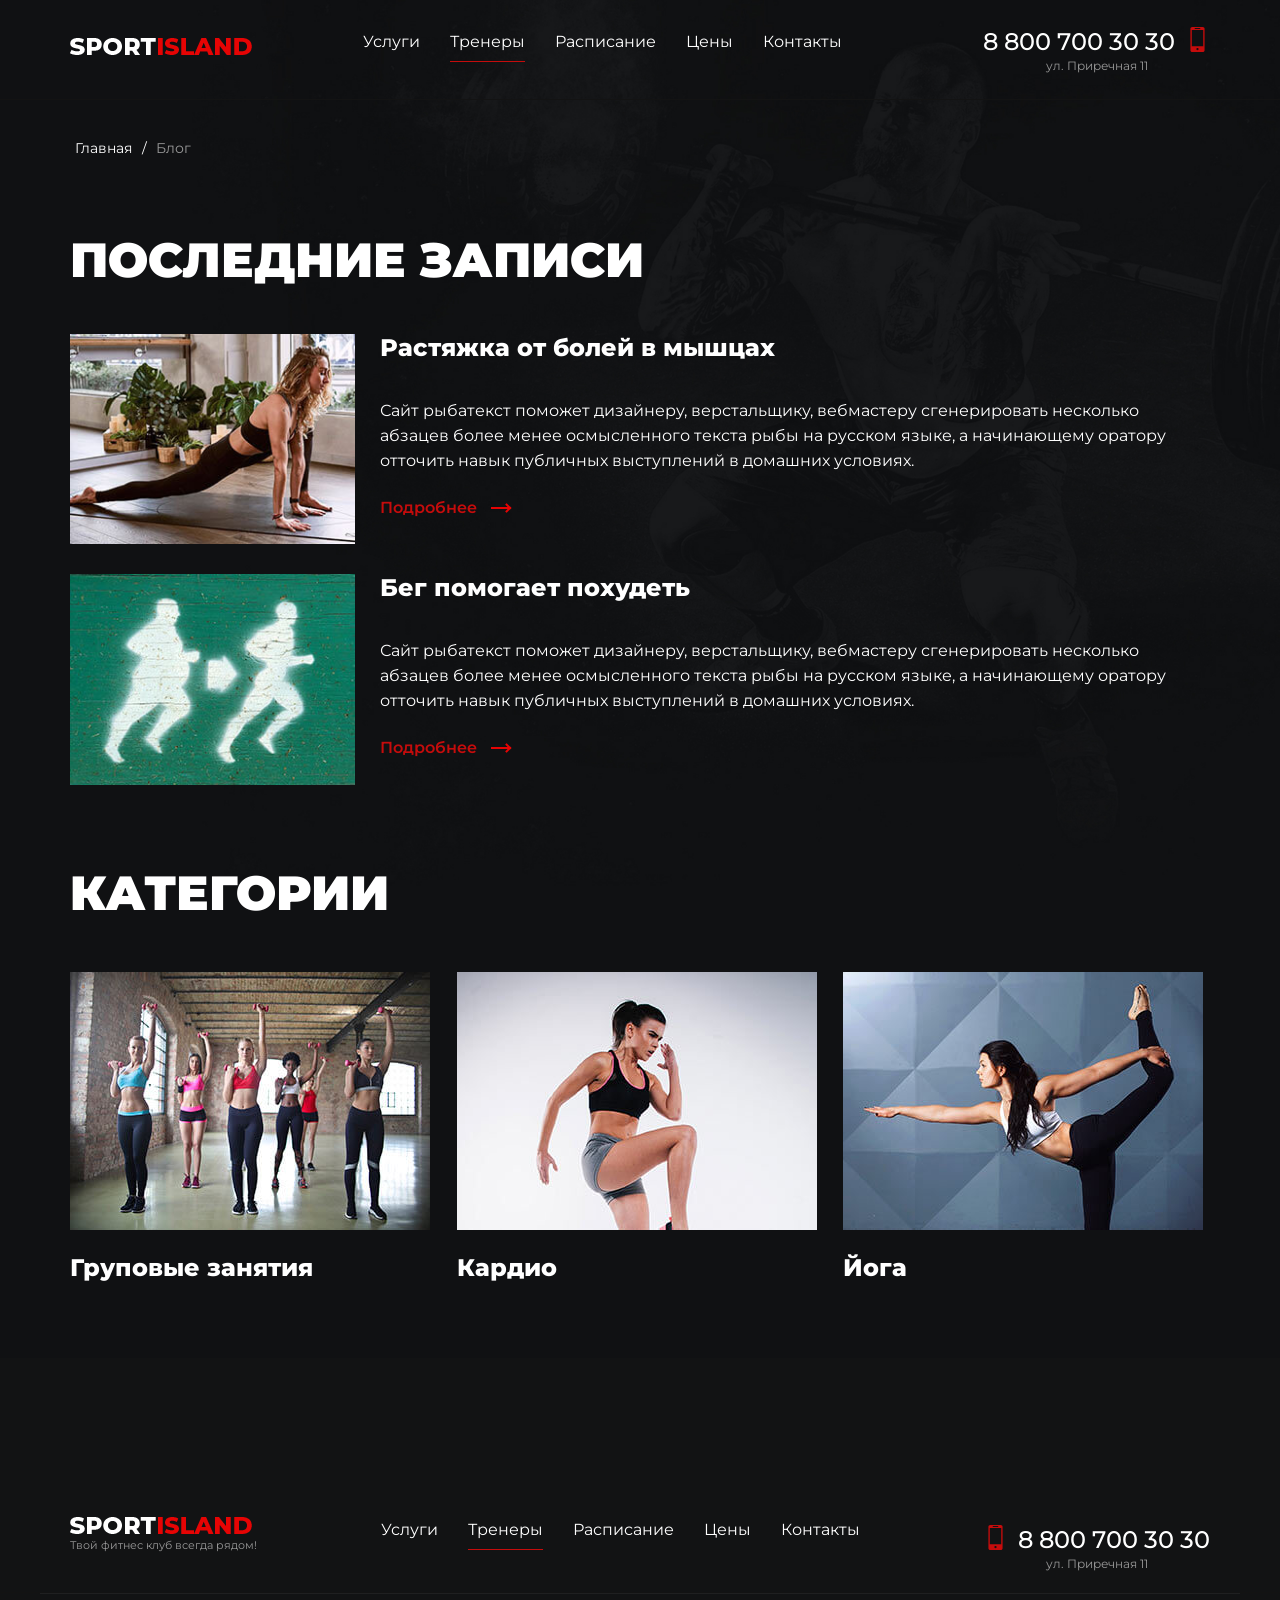
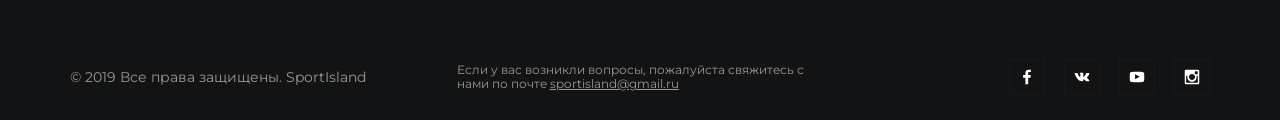
==== commit f0c41489: "Влил адаптивку и сделал правки 13.02.20" ====
--- a/assets/blog.html
+++ b/assets/blog.html
@@ -40,6 +40,9 @@
           <a href="tel:88007003030" class="widget-contacts__phone"> 8 800 700 30 30 </a>
           <p class="widget-contacts__address"> ул. Приречная 11 </p>
         </address>
+        <button class="main-header__mobile">
+          <span class="sr-only">Открыть мобильное меню</span>
+        </button>
       </div>
     </header>
     <main class="main-content">
--- a/assets/css/styles.css
+++ b/assets/css/styles.css
@@ -1,2 +1,2 @@
-@charset "UTF-8";.slick-loading .slick-list{background:url(ajax-loader.gif) center center no-repeat #fff}.slick-next,.slick-prev{position:absolute;display:block;height:20px;width:20px;line-height:0;font-size:0;cursor:pointer;background:0 0;color:transparent;top:50%;-webkit-transform:translate(0,-50%);-ms-transform:translate(0,-50%);-moz-transform:translate(0,-50%);-o-transform:translate(0,-50%);transform:translate(0,-50%);padding:0;border:none;outline:0}.slick-next:focus,.slick-next:hover,.slick-prev:focus,.slick-prev:hover{outline:0;background:0 0;color:transparent}.slick-next:focus:before,.slick-next:hover:before,.slick-prev:focus:before,.slick-prev:hover:before{opacity:1}.slick-next.slick-disabled:before,.slick-prev.slick-disabled:before{opacity:.25}.slick-next:before,.slick-prev:before{font-family:slick;font-size:20px;line-height:1;color:#fff;opacity:.75;-webkit-font-smoothing:antialiased;-moz-osx-font-smoothing:grayscale}@font-face{font-family:slick;font-weight:400;font-style:normal;src:url(fonts/slick.eot);src:url(fonts/slick.eot?#iefix) format('embedded-opentype'),url(fonts/slick.woff) format('woff'),url(fonts/slick.ttf) format('truetype'),url(fonts/slick.svg#slick) format('svg')}.slick-prev{left:-25px}[dir=rtl] .slick-prev{left:auto;right:-25px}.slick-prev:before{content:"←"}[dir=rtl] .slick-prev:before{content:"→"}.slick-next{right:-25px}[dir=rtl] .slick-next{left:-25px;right:auto}.slick-next:before{content:"→"}[dir=rtl] .slick-next:before{content:"←"}.slick-dotted .slick-slider{margin-bottom:30px}.slick-dots{position:absolute;bottom:-25px;list-style:none;display:block;text-align:center;padding:0;margin:0;width:100%}.slick-dots li{position:relative;display:inline-block;height:20px;width:20px;margin:0 5px;padding:0;cursor:pointer}.slick-dots li button{border:0;background:0 0;display:block;height:20px;width:20px;outline:0;line-height:0;font-size:0;color:transparent;padding:5px;cursor:pointer}.slick-dots li button:focus,.slick-dots li button:hover{outline:0}.slick-dots li button:focus:before,.slick-dots li button:hover:before{opacity:1}.slick-dots li button:before{position:absolute;top:0;left:0;content:"•";width:20px;height:20px;font-family:slick;font-size:6px;line-height:20px;text-align:center;color:#000;opacity:.25;-webkit-font-smoothing:antialiased;-moz-osx-font-smoothing:grayscale}.slick-dots li.slick-active button:before{color:#000;opacity:.75}.slick-slider{position:relative;display:block;-webkit-box-sizing:border-box;-moz-box-sizing:border-box;box-sizing:border-box;-webkit-touch-callout:none;-webkit-user-select:none;-moz-user-select:none;-ms-user-select:none;user-select:none;-ms-touch-action:pan-y;touch-action:pan-y;-webkit-tap-highlight-color:transparent}.slick-list{position:relative;overflow:hidden;display:block;margin:0;padding:0}.slick-list:focus{outline:0}.slick-list.dragging{cursor:pointer;cursor:hand}.slick-slider .slick-list,.slick-slider .slick-track{-webkit-transform:translate3d(0,0,0);-moz-transform:translate3d(0,0,0);-ms-transform:translate3d(0,0,0);-o-transform:translate3d(0,0,0);transform:translate3d(0,0,0)}.slick-track{position:relative;left:0;top:0;display:block;margin-left:auto;margin-right:auto}.slick-track:after,.slick-track:before{content:"";display:table}.slick-track:after{clear:both}.slick-loading .slick-track{visibility:hidden}.slick-slide{float:left;height:100%;min-height:1px;display:none}[dir=rtl] .slick-slide{float:right}.slick-slide img{display:block}.slick-slide.slick-loading img{display:none}.slick-slide.dragging img{pointer-events:none}.slick-initialized .slick-slide{display:block}.slick-loading .slick-slide{visibility:hidden}.slick-vertical .slick-slide{display:block;height:auto;border:1px solid transparent}.slick-arrow.slick-hidden{display:none}blockquote,body,code,dd,div,dl,dt,fieldset,form,h1,h2,h3,h4,h5,h6,input,li,p,pre,td,textarea,th,ul{margin:0;padding:0}table{border-collapse:collapse;border-spacing:0}abbr,fieldset,img{border:0}address,caption,cite,code,dfn,em,strong,th,var{font-style:normal;font-weight:400}ul li{list-style:none}caption,th{text-align:left}h1,h2,h3,h4,h5,h6{font-size:100%;font-weight:400}sup{vertical-align:text-top}sub{vertical-align:text-bottom}input,select,textarea{font-family:inherit;font-size:inherit;font-weight:inherit}legend{color:#000}article,aside,details,figcaption,figure,footer,header,hgroup,main,menu,nav,section{display:block}img{max-width:100%}body,html{-webkit-box-sizing:border-box;-moz-box-sizing:border-box;box-sizing:border-box}:focus{outline:0;-webkit-box-shadow:0 0 20px 3px rgba(255,0,0,.3);-moz-box-shadow:0 0 20px 3px rgba(255,0,0,.3);box-shadow:0 0 20px 3px rgba(255,0,0,.3)}*,:after,:before{-webkit-box-sizing:inherit;-moz-box-sizing:inherit;box-sizing:inherit}body{font-family:Montserrat,'Open Sans',Arial,sans-serif;max-width:1920px;color:#fff;margin:0 auto;font-size:16px;font-weight:400;line-height:1.2;background-color:#121314}::-webkit-scrollbar{width:10px;height:5px;background-color:#222}::-webkit-scrollbar-thumb{border-radius:2px;background-color:#c50c0c}img,video{max-width:100%;height:auto}a{text-decoration:none}.d-n{display:none}.d-b{display:block}.d-f{display:-webkit-box;display:-webkit-flex;display:-moz-box;display:-ms-flexbox;display:flex}.ttu{text-transform:uppercase}.ta-c{text-align:center}.ov-h{overflow:hidden}.ov-s{overflow:scroll}.black{color:#000}.wrapper{max-width:1200px;margin:0 auto;padding-left:30px;padding-right:30px}.row{display:-webkit-box;display:-webkit-flex;display:-moz-box;display:-ms-flexbox;display:flex;-webkit-flex-wrap:wrap;-ms-flex-wrap:wrap;flex-wrap:wrap;margin-left:-10px;margin-right:-10px}.col{-webkit-box-sizing:border-box;-moz-box-sizing:border-box;box-sizing:border-box;word-wrap:break-word;margin-left:10px;margin-right:10px}.screen-reader-text,.sr-only{position:absolute;width:1px;height:1px;margin:-1px;border:0;padding:0;clip:rect(0 0 0 0);overflow:hidden}.btn{-webkit-appearance:none;-moz-appearance:none;appearance:none;display:inline-block;background-color:#c50c0c;color:#fff;border:none;text-align:center;font-weight:600;font-size:18px;padding:25px 40px;text-transform:uppercase;line-height:1}.btn:active,.btn:focus,.btn:hover{background-color:#ae0b0b;-webkit-transition:background-color .5s;-o-transition:background-color .5s;-moz-transition:background-color .5s;transition:background-color .5s}.main-heading,.page-heading{font-size:48px;font-weight:900;color:#fff;text-transform:uppercase}.main-heading_404{padding-top:200px;padding-bottom:200px;text-align:center;font-size:6vw}.page-heading{font-size:36px}.link-more{font-weight:600;font-size:16px;padding-right:35px;display:inline-block;color:#c50c0c;background-image:url(../img/icons/arrow_red.png);-webkit-background-size:21px 10px;-moz-background-size:21px 10px;background-size:21px 10px;background-repeat:no-repeat;background-position:right center}.link-more:active,.link-more:focus,.link-more:hover{color:#fff;background-image:url(../img/icons/arrow_white.png)}.link-more_inverse{background-image:url(../img/icons/arrow_black.png)}.price{font-size:48px;font-weight:800;color:#fff}.price__unit{color:#999;font-size:18px;font-weight:400}.inner .main-content{background-image:url(../img/inner_bg.jpg);background-position:top center;background-attachment:fixed;-webkit-background-size:cover;-moz-background-size:cover;background-size:cover;background-repeat:no-repeat;padding-top:140px;padding-bottom:140px}.inner .cards{background-image:unset}.inner .cards__h{margin-bottom:45px}.like{padding-left:20px;background-image:url(../img/svg/like.svg);-webkit-background-size:15px 15px;-moz-background-size:15px;background-size:15px;background-position:left center;background-repeat:no-repeat;position:relative}.like svg{width:15px;height:15px;position:absolute;top:50%;left:0;-webkit-transform:translateY(-50%);-moz-transform:translateY(-50%);-ms-transform:translateY(-50%);-o-transform:translateY(-50%);transform:translateY(-50%)}.like path{fill:#666}.like.like_liked,.like:active,.like:focus,.like:hover{color:#fff}.like.like_liked path,.like:active path,.like:focus path,.like:hover path{fill:#fff}.main-header{padding-top:20px;background-color:transparent;height:100px;margin-bottom:-100px;position:relative;z-index:2}.main-header__wrap{display:-webkit-box;display:-webkit-flex;display:-moz-box;display:-ms-flexbox;display:flex;-webkit-box-pack:justify;-webkit-justify-content:space-between;-moz-box-pack:justify;-ms-flex-pack:justify;justify-content:space-between;-webkit-box-align:center;-webkit-align-items:center;-moz-box-align:center;-ms-flex-align:center;align-items:center}.main-header__logolink,.main-header__logolink img{display:block}.main-header__widget{margin-left:30px}.main-navigation{margin:0 10px}.main-navigation__list{display:-webkit-box;display:-webkit-flex;display:-moz-box;display:-ms-flexbox;display:flex;-webkit-box-pack:justify;-webkit-justify-content:space-between;-moz-box-pack:justify;-ms-flex-pack:justify;justify-content:space-between;list-style:none;-webkit-box-align:baseline;-webkit-align-items:baseline;-moz-box-align:baseline;-ms-flex-align:baseline;align-items:baseline}.main-navigation__list li{padding-bottom:10px;border-bottom:1px solid transparent}.main-navigation__list li+li{margin-left:30px}.main-navigation__list a{color:#fff}.main-navigation__list li.active,.main-navigation__list li.current-menu-item,.main-navigation__list li:hover{border-bottom-color:#c50c0c}.inner .main-header{border-bottom:1px solid #131313}.widget-contacts{display:block}.widget-contacts__phone{font-weight:500;line-height:1;color:#fff;font-size:24px;display:block;padding-top:10px;padding-bottom:5px;padding-right:35px;background-image:url(../img/svg/phone.svg);-webkit-background-size:25px 25px;-moz-background-size:25px 25px;background-size:25px 25px;background-repeat:no-repeat;background-position:right center}.widget-contacts__phone:active,.widget-contacts__phone:focus,.widget-contacts__phone:hover{color:#777;-webkit-transition:color .5s;-o-transition:color .5s;-moz-transition:color .5s;transition:color .5s}.widget-contacts__address{margin:0;padding:0;text-align:center;color:#999;font-size:12px}.footer .widget-contacts__phone{padding-right:0;padding-left:35px;background-position:left center}.widget-contact-mail{font-size:12px}.widget-contact-mail a{color:#999;text-decoration:underline}.widget-contact-mail a:active,.widget-contact-mail a:focus,.widget-contact-mail a:hover{color:#fff;-webkit-transition:color .5s;-o-transition:color .5s;-moz-transition:color .5s;transition:color .5s}.widget-social-links{display:inline-block;vertical-align:middle;width:36px;height:36px;border:1px solid #18191b;position:relative}.widget-social-links svg{width:15px;height:15px;position:absolute;top:50%;left:50%;-webkit-transform:translate(-50%,-50%);-moz-transform:translate(-50%,-50%);-ms-transform:translate(-50%,-50%);-o-transform:translate(-50%,-50%);transform:translate(-50%,-50%)}.widget-social-links+.widget-social-links{margin-left:15px}.widget-social-links:active path,.widget-social-links:focus path,.widget-social-links:hover path{fill:#c50c0c;-webkit-transition:fill .5s;-o-transition:fill .5s;-moz-transition:fill .5s;transition:fill .5s}.widget-address,.widget-email,.widget-phone,.widget-working-time{font-size:16px;color:#ccc;padding-left:30px;position:relative}.widget-address:after,.widget-email:after,.widget-phone:after,.widget-working-time:after{content:'';display:block;position:absolute;top:50%;left:0;-webkit-transform:translateY(-50%);-moz-transform:translateY(-50%);-ms-transform:translateY(-50%);-o-transform:translateY(-50%);transform:translateY(-50%);width:25px;height:25px;border:none;-moz-border-radius:50%;border-radius:50%;background-color:#c50c0c;background-repeat:no-repeat;-webkit-background-size:15px 15px;-moz-background-size:15px;background-size:15px;background-position:center}.widget-address:after{background-image:url(../img/svg/placeholder-for-map.svg)}.widget-working-time:after{background-image:url("../img/svg/clock (2).svg")}.widget-phone:after{background-image:url(../img/svg/smartphone.svg)}.widget-email:after{background-image:url(../img/svg/mail.svg)}.footer{padding-top:50px;padding-bottom:25px;background-color:#121314}.footer .main-header{margin-bottom:0;padding-top:5px;padding-bottom:35px}.footer .slogan{color:#999;font-weight:400;font-size:11px}.main-footer{border-top:1px solid #1f2021;padding-top:35px}.main-footer__row{-webkit-box-align:center;-webkit-align-items:center;-moz-box-align:center;-ms-flex-align:center;align-items:center}.main-footer__widget{-webkit-box-sizing:border-box;-moz-box-sizing:border-box;box-sizing:border-box;word-wrap:break-word;margin-left:10px;margin-right:10px;width:-webkit-calc(33.333333333333336% - 20px);width:-moz-calc(33.333333333333336% - 20px);width:calc(33.333333333333336% - 20px);color:#999}.main-footer__widget_copyright{font-size:14px}.main-footer__widget_social{text-align:right}.modal{position:fixed;background-color:rgba(0,0,0,.8);top:0;left:0;width:100%;height:100vh;z-index:9998;display:none}.modal.active{display:block}.modal .wrapper{position:relative;height:100vh}.modal__closer{position:absolute;top:10px;right:10px;border:none;background-color:transparent;display:block;width:30px;height:30px;cursor:pointer}.modal__closer:after,.modal__closer:before{content:'';display:block;position:absolute;border-bottom:1px solid #fff;top:50%;width:100%;left:0}.modal__closer:before{-webkit-transform:rotate(45deg);-moz-transform:rotate(45deg);-ms-transform:rotate(45deg);-o-transform:rotate(45deg);transform:rotate(45deg)}.modal__closer:after{-webkit-transform:rotate(-45deg);-moz-transform:rotate(-45deg);-ms-transform:rotate(-45deg);-o-transform:rotate(-45deg);transform:rotate(-45deg)}.modal__closer:active:after,.modal__closer:active:before,.modal__closer:focus:after,.modal__closer:focus:before,.modal__closer:hover:after,.modal__closer:hover:before{border-bottom-color:#c50c0c;-webkit-transition:border-bottom-color .5s;-o-transition:border-bottom-color .5s;-moz-transition:border-bottom-color .5s;transition:border-bottom-color .5s}.modal-content{-webkit-box-shadow:0 0 15px 3px #777;-moz-box-shadow:0 0 15px 3px #777;box-shadow:0 0 15px 3px #777;padding:40px 10px;position:absolute;z-index:99999;top:50%;left:50%;-webkit-transform:translate(-50%,-50%);-moz-transform:translate(-50%,-50%);-ms-transform:translate(-50%,-50%);-o-transform:translate(-50%,-50%);transform:translate(-50%,-50%);min-width:300px;width:90%;max-width:800px;overflow:auto;background-color:#000}.modal-content__h{font-weight:800;font-size:24px;margin-bottom:30px}.modal-form__form{text-align:center}.modal-form__form p{margin-bottom:20px}.modal-form__form input{width:80%;margin:0 auto;border:none;display:block;font:inherit;background-color:#1f2021;color:#ccc;padding-top:20px;padding-bottom:20px;padding-left:30px}.modal-form__form input::-webkit-input-placeholder{color:#ccc;font-size:16px}.modal-form__form input::-moz-placeholder{color:#ccc;font-size:16px}.modal-form__form input:-ms-input-placeholder{color:#ccc;font-size:16px}.modal-form__form input::-ms-input-placeholder{color:#ccc;font-size:16px}.modal-form__form input::placeholder{color:#ccc;font-size:16px}.breadcrumbs{margin:0 0 75px;padding:0;display:-webkit-box;display:-webkit-flex;display:-moz-box;display:-ms-flexbox;display:flex;-webkit-box-align:baseline;-webkit-align-items:baseline;-moz-box-align:baseline;-ms-flex-align:baseline;align-items:baseline}.breadcrumbs__item{font-size:14px;padding-right:5px}.breadcrumbs__item:last-child a{color:#999}.breadcrumbs__item:last-child a:active,.breadcrumbs__item:last-child a:focus,.breadcrumbs__item:last-child a:hover{color:#fff;-webkit-transition:color .5s;-o-transition:color .5s;-moz-transition:color .5s;transition:color .5s}.breadcrumbs__item+.breadcrumbs__item:before{content:'/';color:#fff}.breadcrumbs__item a:active,.breadcrumbs__item a:focus,.breadcrumbs__item a:hover{color:#777;-webkit-transition:color .5s;-o-transition:color .5s;-moz-transition:color .5s;transition:color .5s}.breadcrumbs a,.breadcrumbs__link{color:#fff;margin:0 5px}.breadcrumbs a.home,.breadcrumbs__link.home{margin-left:0}.breadcrumbs a:active,.breadcrumbs a:focus,.breadcrumbs a:hover,.breadcrumbs__link:active,.breadcrumbs__link:focus,.breadcrumbs__link:hover{-webkit-transition:color .5s;-o-transition:color .5s;-moz-transition:color .5s;transition:color .5s;color:#777}.breadcrumbs .current-item{color:#999}.breadcrumbs .current-item:active,.breadcrumbs .current-item:focus,.breadcrumbs .current-item:hover{-webkit-transition:color .5s;-o-transition:color .5s;-moz-transition:color .5s;transition:color .5s;color:#fff}.pagination.navigation{color:#fff}.pagination.navigation .nav-links{width:295px;margin:0 auto;display:-webkit-box;display:-webkit-flex;display:-moz-box;display:-ms-flexbox;display:flex;-webkit-box-align:baseline;-webkit-align-items:baseline;-moz-box-align:baseline;-ms-flex-align:baseline;align-items:baseline}.pagination.navigation .page-numbers{display:block;font-size:18px;width:40px;height:40px;color:#fff;text-align:center;padding:10px 0;background-color:transparent;-webkit-transition:background-color .5s;-o-transition:background-color .5s;-moz-transition:background-color .5s;transition:background-color .5s}.pagination.navigation .page-numbers.current,.pagination.navigation .page-numbers:active,.pagination.navigation .page-numbers:focus,.pagination.navigation .page-numbers:hover{background-color:#c50c0c}.pagination.navigation .page-numbers.next,.pagination.navigation .page-numbers.prev{display:none}.page-numbers+.page-numbers{margin-left:10px}.main-content{position:relative;z-index:1}.banner{text-align:center;height:100vh;background-image:url(../img/index__firstScreen_bg.jpg);-webkit-background-size:cover;-moz-background-size:cover;background-size:cover;background-position:center;background-repeat:no-repeat;background-attachment:fixed;position:relative;z-index:1}.banner__link{position:absolute;bottom:12.4vh;left:50%;-webkit-transform:translateX(-50%);-moz-transform:translateX(-50%);-ms-transform:translateX(-50%);-o-transform:translateX(-50%);transform:translateX(-50%)}.about{padding-top:200px;padding-bottom:200px;background-image:url(../img/index__secondScreen_bg.jpg);-webkit-background-size:cover;-moz-background-size:cover;background-size:cover;background-position:center;background-repeat:no-repeat}.about__flex{display:-webkit-box;display:-webkit-flex;display:-moz-box;display:-ms-flexbox;display:flex;-webkit-box-pack:justify;-webkit-justify-content:space-between;-moz-box-pack:justify;-ms-flex-pack:justify;justify-content:space-between}.about__wrap{width:-webkit-calc(41.66666666666667% - 20px);width:-moz-calc(41.66666666666667% - 20px);width:calc(41.66666666666667% - 20px)}.about__h{margin-bottom:40px}.about__text{font-size:16px;font-weight:400;margin-bottom:55px}.about__thumb{background-color:#c50c0c;margin-right:20px;margin-top:20px}.about__thumb img{position:relative;top:-20px;right:-20px}.sales{padding-top:150px;padding-bottom:150px;background-image:url(../img/index__redScreen_bg.jpg);-webkit-background-size:cover;-moz-background-size:cover;background-size:cover;background-position:center;background-repeat:no-repeat}.sales__header{display:-webkit-box;display:-webkit-flex;display:-moz-box;display:-ms-flexbox;display:flex;-webkit-box-pack:justify;-webkit-justify-content:space-between;-moz-box-pack:justify;-ms-flex-pack:justify;justify-content:space-between;-webkit-box-align:center;-webkit-align-items:center;-moz-box-align:center;-ms-flex-align:center;align-items:center;margin-bottom:70px}.sales__btns{display:-webkit-box;display:-webkit-flex;display:-moz-box;display:-ms-flexbox;display:flex;-webkit-box-pack:justify;-webkit-justify-content:space-between;-moz-box-pack:justify;-ms-flex-pack:justify;justify-content:space-between;width:140px}.sales__btn{border:none;width:60px;height:60px;background-color:#000;position:relative;cursor:pointer}.sales__btn:before{content:'';display:block;width:18px;height:18px;border-top:5px solid #fff;border-right:5px solid #fff;position:absolute;top:50%;left:50%}.sales__btn_next:before{-webkit-transform:translate(-50%,-50%) rotate(45deg);-moz-transform:translate(-50%,-50%) rotate(45deg);-ms-transform:translate(-50%,-50%) rotate(45deg);-o-transform:translate(-50%,-50%) rotate(45deg);transform:translate(-50%,-50%) rotate(45deg)}.sales__btn_prev:before{-webkit-transform:translate(-50%,-50%) rotate(-135deg);-moz-transform:translate(-50%,-50%) rotate(-135deg);-ms-transform:translate(-50%,-50%) rotate(-135deg);-o-transform:translate(-50%,-50%) rotate(-135deg);transform:translate(-50%,-50%) rotate(-135deg)}.sales__btn:active,.sales__btn:focus,.sales__btn:hover{background-color:#fff;-webkit-transition:.5s;-o-transition:.5s;-moz-transition:.5s;transition:.5s}.sales__btn:active:before,.sales__btn:focus:before,.sales__btn:hover:before{border-color:#000;-webkit-transition:border-color .5s;-o-transition:border-color .5s;-moz-transition:border-color .5s;transition:border-color .5s}.sales__slider{display:-webkit-box;display:-webkit-flex;display:-moz-box;display:-ms-flexbox;display:flex;-webkit-box-pack:justify;-webkit-justify-content:space-between;-moz-box-pack:justify;-ms-flex-pack:justify;justify-content:space-between}.slider__slide{padding:0 10px}.stock__link{display:block}.stock__thumb{width:100%;margin-bottom:50px}.stock__h{font-size:24px;font-weight:600;color:#fff;margin-bottom:40px}.stock__h:active,.stock__h:focus,.stock__h:hover{color:#ddd;-webkit-transition:color .5s;-o-transition:color .5s;-moz-transition:color .5s;transition:color .5s}.stock__text{color:#fff;font-size:15px;font-weight:400;line-height:30px;margin-bottom:35px}.stock__text:active,.stock__text:focus,.stock__text:hover{color:#ddd;-webkit-transition:color .5s;-o-transition:color .5s;-moz-transition:color .5s;transition:color .5s}.stock__more{color:#000}.stock__more:active,.stock__more:focus,.stock__more:hover{color:#fff;background-image:url(../img/icons/arrow_white.png)}.cards{padding-top:160px;padding-bottom:160px;background-image:url(../img/index__finalScreen_bg.jpg);-webkit-background-size:cover;-moz-background-size:cover;background-size:cover;background-position:center;background-repeat:no-repeat;background-attachment:fixed}.cards__h{margin-bottom:80px}.cards__list{list-style:none}.card{-webkit-box-sizing:border-box;-moz-box-sizing:border-box;box-sizing:border-box;word-wrap:break-word;margin-left:10px;margin-right:10px;width:-webkit-calc(33.333333333333336% - 20px);width:-moz-calc(33.333333333333336% - 20px);width:calc(33.333333333333336% - 20px);margin-bottom:55px;position:relative;-webkit-background-size:cover;-moz-background-size:cover;background-size:cover;background-position:center;background-repeat:no-repeat;padding:50px 40px 190px}.card:nth-child(1){background-image:url(../img/index__cards_card1.jpg)}.card:nth-child(2){background-image:url(../img/index__cards_card2.jpg)}.card:nth-child(3),.card:nth-child(4){background-image:url(../img/index__cards_card3.jpg)}.card_profitable .card__name{color:#c50c0c}.card__name{font-size:27px;font-weight:800;text-align:center;margin-bottom:20px;text-transform:uppercase}.card__time{font-size:16px;font-weight:400;color:#999;text-align:center;margin-bottom:50px}.card__price{padding-bottom:45px;text-align:center;margin:0}.card__features{padding:0;margin:0 0 20px}.card__feature{font-size:16px;font-weight:400;padding-left:25px;background-image:url(../img/icons/checkmark.png);background-repeat:no-repeat;-webkit-background-size:14px 14px;-moz-background-size:14px 14px;background-size:14px 14px;background-position:left center}.card__feature+.card__feature{margin-top:20px}.card__buy{position:absolute;bottom:0;left:50%;padding-left:65px;padding-right:65px;-webkit-transform:translate(-50%,50%);-moz-transform:translate(-50%,50%);-ms-transform:translate(-50%,50%);-o-transform:translate(-50%,50%);transform:translate(-50%,50%)}.last-posts{padding-bottom:80px}.last-posts__h{margin-bottom:45px}.posts-list{margin:0;padding:0}.last-post__link{display:-webkit-box;display:-webkit-flex;display:-moz-box;display:-ms-flexbox;display:flex}.last-post__thumb{margin:0;padding:0;min-width:25%}.last-post__img{display:block}.last-post__wrap{-webkit-box-flex:1;-webkit-flex-grow:1;-moz-box-flex:1;-ms-flex-positive:1;flex-grow:1;padding-left:25px}.last-post__h{font-size:24px;color:#fff;font-weight:800;margin-bottom:35px}.last-post__text{margin-bottom:25px;color:#fff;font-size:16px;line-height:25px}.last-post+.last-post{margin-top:30px}.categories__h{margin-bottom:50px}.categories-list{display:-webkit-box;display:-webkit-flex;display:-moz-box;display:-ms-flexbox;display:flex;-webkit-flex-wrap:wrap;-ms-flex-wrap:wrap;flex-wrap:wrap;margin-left:-10px;margin-right:-10px}.category{-webkit-box-sizing:border-box;-moz-box-sizing:border-box;box-sizing:border-box;word-wrap:break-word;margin-left:10px;margin-right:10px;width:-webkit-calc(33.333333333333336% - 20px);width:-moz-calc(33.333333333333336% - 20px);width:calc(33.333333333333336% - 20px);margin-bottom:20px}.category__thumb{margin-bottom:20px}.category__name{font-size:24px;color:#fff;font-weight:800}.category-posts__h{margin-bottom:40px}.pagination{padding-top:60px}.pagination__links{width:295px;margin:0 auto;display:-webkit-box;display:-webkit-flex;display:-moz-box;display:-ms-flexbox;display:flex;-webkit-box-align:baseline;-webkit-align-items:baseline;-moz-box-align:baseline;-ms-flex-align:baseline;align-items:baseline}.pagination__block{font-size:18px;width:40px;height:40px;position:relative;z-index:1;background-color:transparent}.pagination__block:active,.pagination__block:focus,.pagination__block:hover,.pagination__block_current{background-color:#c50c0c;-webkit-transition:background-color .5s;-o-transition:background-color .5s;-moz-transition:background-color .5s;transition:background-color .5s}.pagination__block+.pagination__block{margin-left:10px}.pagination__link{display:block;color:#fff;position:absolute;text-align:center;padding:10px 0;top:0;bottom:0;left:0;right:0;z-index:2}.main-article__header{margin-bottom:40px}.main-article__thumb{display:block;margin-bottom:50px}.main-article__h{font-size:48px;text-transform:uppercase;font-weight:900}.main-article h2,.main-article h3{font-size:24px;margin-bottom:30px;font-weight:800}.main-article h4,.main-article h5{font-size:20px;margin-bottom:30px;font-weight:600}.main-article ul{margin:0 0 10px;padding:0 0 0 20px}.main-article li{list-style:disc}.main-article li+li{margin-top:5px}.main-article p{font-size:16px;line-height:1.1;margin-bottom:20px}.main-article__footer{padding-top:30px;padding-bottom:1px;color:#666;font-size:16px}.main-article__footer time{margin-right:20px}.main-article__like{color:#666}.contacts__h{margin-bottom:45px}.contacts__h_form{margin-bottom:30px}.contacts__info{display:-webkit-box;display:-webkit-flex;display:-moz-box;display:-ms-flexbox;display:flex;-webkit-box-align:center;-webkit-align-items:center;-moz-box-align:center;-ms-flex-align:center;align-items:center;margin-bottom:70px}.contacts__info>*+*{margin-left:45px}.contacts__form,.contacts__form p{display:-webkit-box;display:-webkit-flex;display:-moz-box;display:-ms-flexbox;display:flex;-webkit-box-pack:justify;-webkit-justify-content:space-between;-moz-box-pack:justify;-ms-flex-pack:justify;justify-content:space-between;-webkit-box-align:center;-webkit-align-items:center;-moz-box-align:center;-ms-flex-align:center;align-items:center;-webkit-flex-wrap:wrap;-ms-flex-wrap:wrap;flex-wrap:wrap}.map{position:relative;z-index:1}.map iframe{position:absolute;width:100%;height:100%;top:0;left:0;right:0;bottom:0;z-index:2}.map__fallback{display:block;margin-bottom:30px}.contacts-form__label{width:-webkit-calc(33.33333% - 20px);width:-moz-calc(33.33333% - 20px);width:calc(33.33333% - 20px)}.contacts-form__label_textarea{width:100%}.contacts-form__input,.contacts-form__textarea{border:none;display:block;font:inherit;width:100%;background-color:#1f2021;color:#ccc;margin-bottom:30px;word-break:break-all;padding:20px 30px}.contacts-form__input::-webkit-input-placeholder,.contacts-form__textarea::-webkit-input-placeholder{color:#ccc;font-size:16px}.contacts-form__input::-moz-placeholder,.contacts-form__textarea::-moz-placeholder{color:#ccc;font-size:16px}.contacts-form__input:-ms-input-placeholder,.contacts-form__textarea:-ms-input-placeholder{color:#ccc;font-size:16px}.contacts-form__input::-ms-input-placeholder,.contacts-form__textarea::-ms-input-placeholder{color:#ccc;font-size:16px}.contacts-form__input::placeholder,.contacts-form__textarea::placeholder{color:#ccc;font-size:16px}.contacts-form__textarea{resize:none}.contacts-form__btn{margin-left:auto}.contacts-form br{display:none}.prices{margin-bottom:-80px}.prices__h{margin-bottom:45px}.prices table{border:1px solid #555;width:100%;font-size:14px;color:#999}.prices thead{border:1px solid #555}.prices td{padding:10px 10px 10px 16px;border-left:1px solid #555}.services-list__item{margin-bottom:80px}.service{padding-right:50%;position:relative;min-height:464px}.service:nth-child(even){padding-right:0;padding-left:-webkit-calc(50% + 40px);padding-left:-moz-calc(50% + 40px);padding-left:calc(50% + 40px)}.service:nth-child(even) .service__thumb{left:0}.service__name{margin-bottom:35px}.service__text{font-size:16px;margin-bottom:60px}.service__action{display:-webkit-box;display:-webkit-flex;display:-moz-box;display:-ms-flexbox;display:flex;-webkit-box-align:center;-webkit-align-items:center;-moz-box-align:center;-ms-flex-align:center;align-items:center}.service__subscribe{margin-right:20px}.service__thumb{margin:0;padding:0;display:block;position:absolute;width:-webkit-calc(50% - 20px);width:-moz-calc(50% - 20px);width:calc(50% - 20px);max-width:500px;top:0;right:20px;bottom:0;background-color:#c50c0c}.service__img{width:100%;position:relative;top:-20px;right:-20px}.trainers__h{margin-bottom:40px}.trainers-list__item{margin-bottom:15px;padding:20px 30px;background-image:url(../img/trainers__trainer_bg.jpg);-webkit-background-size:cover;-moz-background-size:cover;background-size:cover}.trainer{display:-webkit-box;display:-webkit-flex;display:-moz-box;display:-ms-flexbox;display:flex;-webkit-box-pack:justify;-webkit-justify-content:space-between;-moz-box-pack:justify;-ms-flex-pack:justify;justify-content:space-between;-webkit-box-align:center;-webkit-align-items:center;-moz-box-align:center;-ms-flex-align:center;align-items:center}.trainer__wrap{padding-left:50px;padding-right:50px}.trainer__name{font-size:27px;font-weight:800;margin-bottom:20px}.trainer__text{line-height:30px}.schedule-page__h{margin-bottom:40px}.tabs-btns{margin-bottom:45px;display:-webkit-box;display:-webkit-flex;display:-moz-box;display:-ms-flexbox;display:flex;-webkit-box-pack:center;-webkit-justify-content:center;-moz-box-pack:center;-ms-flex-pack:center;justify-content:center;-webkit-box-align:center;-webkit-align-items:center;-moz-box-align:center;-ms-flex-align:center;align-items:center}.tabs-btns__item{display:block;padding:5px 10px;font-size:18px;font-weight:800;text-transform:uppercase}.tabs-btns__item+.tabs-btns__item{margin-left:15px}.tabs-btns__item.active-tab,.tabs-btns__item:active,.tabs-btns__item:focus,.tabs-btns__item:hover{background-color:#c50c0c;-webkit-transition:background-color .5s;-o-transition:background-color .5s;-moz-transition:background-color .5s;transition:background-color .5s}.tabs-btns__btn{color:#fff}.tabs-content__item{display:none}.tabs-content__item.active-tab{display:block!important}.tabs-content__list{margin:0;padding:0;list-style:none}.schedule{width:100%;font-size:14px;color:#999;text-align:center;display:-webkit-box;display:-webkit-flex;display:-moz-box;display:-ms-flexbox;display:flex;-webkit-flex-wrap:wrap;-ms-flex-wrap:wrap;flex-wrap:wrap;margin-left:-10px;margin-right:-10px}.schedule__item{width:25%;border:1px solid #555;padding:40px 10px;margin-bottom:-1px;margin-right:-1px}.schedule__time{width:125px;padding:5px 10px;-moz-border-radius:17px;border-radius:17px;background-color:#000;margin:0 auto 15px}.schedule__h{font-weight:800;font-size:21px;color:#fff;margin-bottom:15px}.schedule__trainer{margin-bottom:15px}.schedule__place{color:#6a44aa}@media screen and (max-width:780px){.wrapper{padding-left:15px;padding-right:15px}.card,.category,.main-footer__widget{width:-webkit-calc(50% - 20px);width:-moz-calc(50% - 20px);width:calc(50% - 20px)}}@media screen and (max-width:560px){.cards__list{-webkit-box-pack:center;-webkit-justify-content:center;-moz-box-pack:center;-ms-flex-pack:center;justify-content:center}.card{width:-webkit-calc(83.33333333333334% - 20px);width:-moz-calc(83.33333333333334% - 20px);width:calc(83.33333333333334% - 20px)}.categories-list{-webkit-box-pack:center;-webkit-justify-content:center;-moz-box-pack:center;-ms-flex-pack:center;justify-content:center}.category{width:-webkit-calc(83.33333333333334% - 20px);width:-moz-calc(83.33333333333334% - 20px);width:calc(83.33333333333334% - 20px)}}
+@charset "UTF-8";.slick-loading .slick-list{background:url(ajax-loader.gif) center center no-repeat #fff}.slick-next,.slick-prev{position:absolute;display:block;height:20px;width:20px;line-height:0;font-size:0;cursor:pointer;background:0 0;color:transparent;top:50%;-webkit-transform:translate(0,-50%);-ms-transform:translate(0,-50%);-moz-transform:translate(0,-50%);-o-transform:translate(0,-50%);transform:translate(0,-50%);padding:0;border:none;outline:0}.slick-next:focus,.slick-next:hover,.slick-prev:focus,.slick-prev:hover{outline:0;background:0 0;color:transparent}.slick-next:focus:before,.slick-next:hover:before,.slick-prev:focus:before,.slick-prev:hover:before{opacity:1}.slick-next.slick-disabled:before,.slick-prev.slick-disabled:before{opacity:.25}.slick-next:before,.slick-prev:before{font-family:slick;font-size:20px;line-height:1;color:#fff;opacity:.75;-webkit-font-smoothing:antialiased;-moz-osx-font-smoothing:grayscale}@font-face{font-family:slick;font-weight:400;font-style:normal;src:url(fonts/slick.eot);src:url(fonts/slick.eot?#iefix) format('embedded-opentype'),url(fonts/slick.woff) format('woff'),url(fonts/slick.ttf) format('truetype'),url(fonts/slick.svg#slick) format('svg')}.slick-prev{left:-25px}[dir=rtl] .slick-prev{left:auto;right:-25px}.slick-prev:before{content:"←"}[dir=rtl] .slick-prev:before{content:"→"}.slick-next{right:-25px}[dir=rtl] .slick-next{left:-25px;right:auto}.slick-next:before{content:"→"}[dir=rtl] .slick-next:before{content:"←"}.slick-dotted .slick-slider{margin-bottom:30px}.slick-dots{position:absolute;bottom:-25px;list-style:none;display:block;text-align:center;padding:0;margin:0;width:100%}.slick-dots li{position:relative;display:inline-block;height:20px;width:20px;margin:0 5px;padding:0;cursor:pointer}.slick-dots li button{border:0;background:0 0;display:block;height:20px;width:20px;outline:0;line-height:0;font-size:0;color:transparent;padding:5px;cursor:pointer}.slick-dots li button:focus,.slick-dots li button:hover{outline:0}.slick-dots li button:focus:before,.slick-dots li button:hover:before{opacity:1}.slick-dots li button:before{position:absolute;top:0;left:0;content:"•";width:20px;height:20px;font-family:slick;font-size:6px;line-height:20px;text-align:center;color:#000;opacity:.25;-webkit-font-smoothing:antialiased;-moz-osx-font-smoothing:grayscale}.slick-dots li.slick-active button:before{color:#000;opacity:.75}.slick-slider{position:relative;display:block;-webkit-box-sizing:border-box;-moz-box-sizing:border-box;box-sizing:border-box;-webkit-touch-callout:none;-webkit-user-select:none;-moz-user-select:none;-ms-user-select:none;user-select:none;-ms-touch-action:pan-y;touch-action:pan-y;-webkit-tap-highlight-color:transparent}.slick-list{position:relative;overflow:hidden;display:block;margin:0;padding:0}.slick-list:focus{outline:0}.slick-list.dragging{cursor:pointer;cursor:hand}.slick-slider .slick-list,.slick-slider .slick-track{-webkit-transform:translate3d(0,0,0);-moz-transform:translate3d(0,0,0);-ms-transform:translate3d(0,0,0);-o-transform:translate3d(0,0,0);transform:translate3d(0,0,0)}.slick-track{position:relative;left:0;top:0;display:block;margin-left:auto;margin-right:auto}.slick-track:after,.slick-track:before{content:"";display:table}.slick-track:after{clear:both}.slick-loading .slick-track{visibility:hidden}.slick-slide{float:left;height:100%;min-height:1px;display:none}[dir=rtl] .slick-slide{float:right}.slick-slide img{display:block}.slick-slide.slick-loading img{display:none}.slick-slide.dragging img{pointer-events:none}.slick-initialized .slick-slide{display:block}.slick-loading .slick-slide{visibility:hidden}.slick-vertical .slick-slide{display:block;height:auto;border:1px solid transparent}.slick-arrow.slick-hidden{display:none}blockquote,body,code,dd,div,dl,dt,fieldset,form,h1,h2,h3,h4,h5,h6,input,li,p,pre,td,textarea,th,ul{margin:0;padding:0}table{border-collapse:collapse;border-spacing:0}abbr,fieldset,img{border:0}address,caption,cite,code,dfn,em,strong,th,var{font-style:normal;font-weight:400}ul li{list-style:none}caption,th{text-align:left}h1,h2,h3,h4,h5,h6{font-size:100%;font-weight:400}sup{vertical-align:text-top}sub{vertical-align:text-bottom}input,select,textarea{font-family:inherit;font-size:inherit;font-weight:inherit}legend{color:#000}article,aside,details,figcaption,figure,footer,header,hgroup,main,menu,nav,section{display:block}img{max-width:100%}body,html{-webkit-box-sizing:border-box;-moz-box-sizing:border-box;box-sizing:border-box}:focus{outline:0;-webkit-box-shadow:0 0 20px 3px rgba(255,0,0,.3);-moz-box-shadow:0 0 20px 3px rgba(255,0,0,.3);box-shadow:0 0 20px 3px rgba(255,0,0,.3)}*,:after,:before{-webkit-box-sizing:inherit;-moz-box-sizing:inherit;box-sizing:inherit}body{font-family:Montserrat,'Open Sans',Arial,sans-serif;max-width:1920px;color:#fff;margin:0 auto;font-size:16px;font-weight:400;line-height:1.2;background-color:#121314}::-webkit-scrollbar{width:10px;height:5px;background-color:#222}::-webkit-scrollbar-thumb{border-radius:2px;background-color:#c50c0c}img,video{max-width:100%;height:auto}a{text-decoration:none}.d-n{display:none}.d-b{display:block}.d-f{display:-webkit-box;display:-webkit-flex;display:-moz-box;display:-ms-flexbox;display:flex}.ttu{text-transform:uppercase}.ta-c{text-align:center}.ov-h{overflow:hidden}.ov-s{overflow:scroll}.black{color:#000}.wrapper{max-width:1200px;margin:0 auto;padding-left:30px;padding-right:30px}.row{display:-webkit-box;display:-webkit-flex;display:-moz-box;display:-ms-flexbox;display:flex;-webkit-flex-wrap:wrap;-ms-flex-wrap:wrap;flex-wrap:wrap;margin-left:-10px;margin-right:-10px}.col{-webkit-box-sizing:border-box;-moz-box-sizing:border-box;box-sizing:border-box;word-wrap:break-word;margin-left:10px;margin-right:10px}.screen-reader-text,.sr-only{position:absolute;width:1px;height:1px;margin:-1px;border:0;padding:0;clip:rect(0 0 0 0);overflow:hidden}.btn{-webkit-appearance:none;-moz-appearance:none;appearance:none;display:inline-block;background-color:#c50c0c;color:#fff;border:none;text-align:center;font-weight:600;font-size:18px;padding:25px 40px;text-transform:uppercase;line-height:1}.btn:active,.btn:focus,.btn:hover{background-color:#ae0b0b;-webkit-transition:background-color .5s;-o-transition:background-color .5s;-moz-transition:background-color .5s;transition:background-color .5s}.main-heading,.page-heading{font-size:48px;font-weight:900;color:#fff;text-transform:uppercase}.main-heading_404{padding-top:200px;padding-bottom:200px;text-align:center;font-size:6vw}.page-heading{font-size:36px}.link-more{font-weight:600;font-size:16px;padding-right:35px;display:inline-block;color:#c50c0c;background-image:url(../img/icons/arrow_red.png);-webkit-background-size:21px 10px;-moz-background-size:21px 10px;background-size:21px 10px;background-repeat:no-repeat;background-position:right center}.link-more:active,.link-more:focus,.link-more:hover{color:#fff;background-image:url(../img/icons/arrow_white.png)}.link-more_inverse{background-image:url(../img/icons/arrow_black.png)}.price{font-size:48px;font-weight:800;color:#fff}.price__unit{color:#999;font-size:18px;font-weight:400}.inner .main-content{background-image:url(../img/inner_bg.jpg);background-position:top center;background-attachment:fixed;-webkit-background-size:cover;-moz-background-size:cover;background-size:cover;background-repeat:no-repeat;padding-top:140px;padding-bottom:140px}.inner .cards{background-image:unset}.inner .cards__h{margin-bottom:45px}.like{padding-left:20px;background-image:url(../img/svg/like.svg);-webkit-background-size:15px 15px;-moz-background-size:15px;background-size:15px;background-position:left center;background-repeat:no-repeat;position:relative}.like svg{width:15px;height:15px;position:absolute;top:50%;left:0;-webkit-transform:translateY(-50%);-moz-transform:translateY(-50%);-ms-transform:translateY(-50%);-o-transform:translateY(-50%);transform:translateY(-50%)}.like path{fill:#666}.like.like_liked,.like:active,.like:focus,.like:hover{color:#fff}.like.like_liked path,.like:active path,.like:focus path,.like:hover path{fill:#fff}.main-header{padding-top:20px;background-color:transparent;height:100px;margin-bottom:-100px;position:relative;z-index:2}.main-header__wrap{display:-webkit-box;display:-webkit-flex;display:-moz-box;display:-ms-flexbox;display:flex;-webkit-box-pack:justify;-webkit-justify-content:space-between;-moz-box-pack:justify;-ms-flex-pack:justify;justify-content:space-between;-webkit-box-align:center;-webkit-align-items:center;-moz-box-align:center;-ms-flex-align:center;align-items:center}.main-header__logolink,.main-header__logolink img{display:block}.main-header__widget{margin-left:30px}.main-header__widget.active{display:block;position:absolute;z-index:999999;left:50%;-webkit-transform:translateX(-50%);-moz-transform:translateX(-50%);-ms-transform:translateX(-50%);-o-transform:translateX(-50%);transform:translateX(-50%);top:10px}.main-header__mobile{display:none;width:25px;height:25px;border:none;background-color:transparent;border-top:2px solid #fff;position:relative;z-index:999999}.main-header__mobile:after,.main-header__mobile:before{content:'';display:block;position:absolute;left:0;width:100%;border-top:2px solid #fff}.main-header__mobile:before{top:50%;margin-top:-2px}.main-header__mobile:after{bottom:0}.main-header__mobile:hover,.main-header__mobile:hover:after,.main-header__mobile:hover:before{border-top-color:#c50c0c;-webkit-transition:.5s;-o-transition:.5s;-moz-transition:.5s;transition:.5s}.main-header__mobile.closer{border-top-color:transparent}.main-header__mobile.closer:after{top:50%;margin-top:-2px;-webkit-transform-origin:12.5px 1px;-moz-transform-origin:12.5px 1px;-ms-transform-origin:12.5px 1px;-o-transform-origin:12.5px 1px;transform-origin:12.5px 1px;-webkit-transform:rotate(45deg);-moz-transform:rotate(45deg);-ms-transform:rotate(45deg);-o-transform:rotate(45deg);transform:rotate(45deg)}.main-header__mobile.closer:before{-webkit-transform:rotate(-45deg);-moz-transform:rotate(-45deg);-ms-transform:rotate(-45deg);-o-transform:rotate(-45deg);transform:rotate(-45deg)}.main-navigation{margin:0 10px}.main-navigation.active{display:block;position:fixed;z-index:999998;width:100%;height:100%;top:0;left:0;background-color:rgba(0,0,0,.9);overflow:auto}.main-navigation.active .main-navigation__list{display:-webkit-box;display:-webkit-flex;display:-moz-box;display:-ms-flexbox;display:flex;-webkit-box-orient:vertical;-webkit-box-direction:normal;-webkit-flex-direction:column;-moz-box-orient:vertical;-moz-box-direction:normal;-ms-flex-direction:column;flex-direction:column;position:absolute;left:50%;-webkit-transform:translate(-50%);-moz-transform:translate(-50%);-ms-transform:translate(-50%);-o-transform:translate(-50%);transform:translate(-50%);top:20%}.main-navigation.active .main-navigation__list li{margin:0}.main-navigation.active .main-navigation__list li+li{margin:20px 0 0}.main-navigation__list{display:-webkit-box;display:-webkit-flex;display:-moz-box;display:-ms-flexbox;display:flex;-webkit-box-pack:justify;-webkit-justify-content:space-between;-moz-box-pack:justify;-ms-flex-pack:justify;justify-content:space-between;list-style:none;-webkit-box-align:baseline;-webkit-align-items:baseline;-moz-box-align:baseline;-ms-flex-align:baseline;align-items:baseline}.main-navigation__list li{padding-bottom:10px;border-bottom:1px solid transparent}.main-navigation__list li+li{margin-left:30px}.main-navigation__list a{color:#fff}.main-navigation__list li.active,.main-navigation__list li.current-menu-item,.main-navigation__list li:hover{border-bottom-color:#c50c0c}.inner .main-header{border-bottom:1px solid #131313}.widget-contacts{display:block}.widget-contacts__phone{font-weight:500;line-height:1;color:#fff;font-size:24px;display:block;padding-top:10px;padding-bottom:5px;padding-right:35px;background-image:url(../img/svg/phone.svg);-webkit-background-size:25px 25px;-moz-background-size:25px 25px;background-size:25px 25px;background-repeat:no-repeat;background-position:right center}.widget-contacts__phone:active,.widget-contacts__phone:focus,.widget-contacts__phone:hover{color:#777;-webkit-transition:color .5s;-o-transition:color .5s;-moz-transition:color .5s;transition:color .5s}.widget-contacts__address{margin:0;padding:0;text-align:center;color:#999;font-size:12px}.footer .widget-contacts__phone{padding-right:0;padding-left:35px;background-position:left center}.widget-contact-mail{font-size:12px}.widget-contact-mail a{color:#999;text-decoration:underline}.widget-contact-mail a:active,.widget-contact-mail a:focus,.widget-contact-mail a:hover{color:#fff;-webkit-transition:color .5s;-o-transition:color .5s;-moz-transition:color .5s;transition:color .5s}.widget-social-links{display:inline-block;vertical-align:middle;width:36px;height:36px;border:1px solid #18191b;position:relative}.widget-social-links svg{width:15px;height:15px;position:absolute;top:50%;left:50%;-webkit-transform:translate(-50%,-50%);-moz-transform:translate(-50%,-50%);-ms-transform:translate(-50%,-50%);-o-transform:translate(-50%,-50%);transform:translate(-50%,-50%)}.widget-social-links+.widget-social-links{margin-left:15px}.widget-social-links:active path,.widget-social-links:focus path,.widget-social-links:hover path{fill:#c50c0c;-webkit-transition:fill .5s;-o-transition:fill .5s;-moz-transition:fill .5s;transition:fill .5s}.widget-address,.widget-email,.widget-phone,.widget-working-time{font-size:16px;color:#ccc;padding-left:30px;position:relative}.widget-address:after,.widget-email:after,.widget-phone:after,.widget-working-time:after{content:'';display:block;position:absolute;top:50%;left:0;-webkit-transform:translateY(-50%);-moz-transform:translateY(-50%);-ms-transform:translateY(-50%);-o-transform:translateY(-50%);transform:translateY(-50%);width:25px;height:25px;border:none;-moz-border-radius:50%;border-radius:50%;background-color:#c50c0c;background-repeat:no-repeat;-webkit-background-size:15px 15px;-moz-background-size:15px;background-size:15px;background-position:center}.widget-address:after{background-image:url(../img/svg/placeholder-for-map.svg)}.widget-working-time:after{background-image:url("../img/svg/clock (2).svg")}.widget-phone:after{background-image:url(../img/svg/smartphone.svg)}.widget-email:after{background-image:url(../img/svg/mail.svg)}.footer{padding-top:50px;padding-bottom:25px;background-color:#121314}.footer .main-header{margin-bottom:0;padding-top:5px;padding-bottom:35px}.footer .main-header__wrap{-webkit-flex-wrap:wrap;-ms-flex-wrap:wrap;flex-wrap:wrap}.footer .main-header__widget{margin:20px 0 0}.footer .slogan{color:#999;font-weight:400;font-size:11px}.footer .main-header__widget,.footer .main-navigation{display:block}.main-footer{border-top:1px solid #1f2021;padding-top:35px}.main-footer__row{-webkit-box-align:center;-webkit-align-items:center;-moz-box-align:center;-ms-flex-align:center;align-items:center}.main-footer__widget{-webkit-box-sizing:border-box;-moz-box-sizing:border-box;box-sizing:border-box;word-wrap:break-word;margin-left:10px;margin-right:10px;width:-webkit-calc(33.333333333333336% - 20px);width:-moz-calc(33.333333333333336% - 20px);width:calc(33.333333333333336% - 20px);margin-top:30px;color:#999}.main-footer__widget_copyright{font-size:14px}.main-footer__widget_social{text-align:right}.modal{position:fixed;background-color:rgba(0,0,0,.8);top:0;left:0;width:100%;height:100vh;z-index:9998;display:none}.modal.active{display:block}.modal .wrapper{position:relative;height:100vh}.modal__closer{position:absolute;top:10px;right:10px;border:none;background-color:transparent;display:block;width:30px;height:30px;cursor:pointer}.modal__closer:after,.modal__closer:before{content:'';display:block;position:absolute;border-bottom:1px solid #fff;top:50%;width:100%;left:0}.modal__closer:before{-webkit-transform:rotate(45deg);-moz-transform:rotate(45deg);-ms-transform:rotate(45deg);-o-transform:rotate(45deg);transform:rotate(45deg)}.modal__closer:after{-webkit-transform:rotate(-45deg);-moz-transform:rotate(-45deg);-ms-transform:rotate(-45deg);-o-transform:rotate(-45deg);transform:rotate(-45deg)}.modal__closer:active:after,.modal__closer:active:before,.modal__closer:focus:after,.modal__closer:focus:before,.modal__closer:hover:after,.modal__closer:hover:before{border-bottom-color:#c50c0c;-webkit-transition:border-bottom-color .5s;-o-transition:border-bottom-color .5s;-moz-transition:border-bottom-color .5s;transition:border-bottom-color .5s}.modal-content{-webkit-box-shadow:0 0 15px 3px #777;-moz-box-shadow:0 0 15px 3px #777;box-shadow:0 0 15px 3px #777;padding:40px 10px;position:absolute;z-index:99999;top:50%;left:50%;-webkit-transform:translate(-50%,-50%);-moz-transform:translate(-50%,-50%);-ms-transform:translate(-50%,-50%);-o-transform:translate(-50%,-50%);transform:translate(-50%,-50%);min-width:300px;width:90%;max-width:800px;overflow:auto;background-color:#000}.modal-content__h{font-weight:800;font-size:24px;margin-bottom:30px}.modal-form__form{text-align:center}.modal-form__form p{margin-bottom:20px}.modal-form__form input{width:80%;margin:0 auto;border:none;display:block;font:inherit;background-color:#1f2021;color:#ccc;padding-top:20px;padding-bottom:20px;padding-left:30px}.modal-form__form input::-webkit-input-placeholder{color:#ccc;font-size:16px}.modal-form__form input::-moz-placeholder{color:#ccc;font-size:16px}.modal-form__form input:-ms-input-placeholder{color:#ccc;font-size:16px}.modal-form__form input::-ms-input-placeholder{color:#ccc;font-size:16px}.modal-form__form input::placeholder{color:#ccc;font-size:16px}.breadcrumbs{margin:0 0 75px;padding:0;display:-webkit-box;display:-webkit-flex;display:-moz-box;display:-ms-flexbox;display:flex;-webkit-box-align:baseline;-webkit-align-items:baseline;-moz-box-align:baseline;-ms-flex-align:baseline;align-items:baseline}.breadcrumbs__item{font-size:14px;padding-right:5px}.breadcrumbs__item:last-child a{color:#999}.breadcrumbs__item:last-child a:active,.breadcrumbs__item:last-child a:focus,.breadcrumbs__item:last-child a:hover{color:#fff;-webkit-transition:color .5s;-o-transition:color .5s;-moz-transition:color .5s;transition:color .5s}.breadcrumbs__item+.breadcrumbs__item:before{content:'/';color:#fff}.breadcrumbs__item a:active,.breadcrumbs__item a:focus,.breadcrumbs__item a:hover{color:#777;-webkit-transition:color .5s;-o-transition:color .5s;-moz-transition:color .5s;transition:color .5s}.breadcrumbs a,.breadcrumbs__link{color:#fff;margin:0 5px}.breadcrumbs a.home,.breadcrumbs__link.home{margin-left:0}.breadcrumbs a:active,.breadcrumbs a:focus,.breadcrumbs a:hover,.breadcrumbs__link:active,.breadcrumbs__link:focus,.breadcrumbs__link:hover{-webkit-transition:color .5s;-o-transition:color .5s;-moz-transition:color .5s;transition:color .5s;color:#777}.breadcrumbs .current-item{color:#999}.breadcrumbs .current-item:active,.breadcrumbs .current-item:focus,.breadcrumbs .current-item:hover{-webkit-transition:color .5s;-o-transition:color .5s;-moz-transition:color .5s;transition:color .5s;color:#fff}.pagination.navigation{color:#fff}.pagination.navigation .nav-links{width:295px;margin:0 auto;display:-webkit-box;display:-webkit-flex;display:-moz-box;display:-ms-flexbox;display:flex;-webkit-box-align:baseline;-webkit-align-items:baseline;-moz-box-align:baseline;-ms-flex-align:baseline;align-items:baseline}.pagination.navigation .page-numbers{display:block;font-size:18px;width:40px;height:40px;color:#fff;text-align:center;padding:10px 0;background-color:transparent;-webkit-transition:background-color .5s;-o-transition:background-color .5s;-moz-transition:background-color .5s;transition:background-color .5s}.pagination.navigation .page-numbers.current,.pagination.navigation .page-numbers:active,.pagination.navigation .page-numbers:focus,.pagination.navigation .page-numbers:hover{background-color:#c50c0c}.pagination.navigation .page-numbers.next,.pagination.navigation .page-numbers.prev{display:none}.page-numbers+.page-numbers{margin-left:10px}.main-content{position:relative;z-index:1}.banner{text-align:center;height:100vh;background-image:url(../img/index__firstScreen_bg.jpg);-webkit-background-size:cover;-moz-background-size:cover;background-size:cover;background-position:center;background-repeat:no-repeat;background-attachment:fixed;position:relative;z-index:1}.banner__link{position:absolute;bottom:12.4vh;left:50%;-webkit-transform:translateX(-50%);-moz-transform:translateX(-50%);-ms-transform:translateX(-50%);-o-transform:translateX(-50%);transform:translateX(-50%)}.about{padding-top:200px;padding-bottom:200px;background-image:url(../img/index__secondScreen_bg.jpg);-webkit-background-size:cover;-moz-background-size:cover;background-size:cover;background-position:center;background-repeat:no-repeat}.about__flex{display:-webkit-box;display:-webkit-flex;display:-moz-box;display:-ms-flexbox;display:flex;-webkit-box-pack:justify;-webkit-justify-content:space-between;-moz-box-pack:justify;-ms-flex-pack:justify;justify-content:space-between}.about__wrap{width:-webkit-calc(41.66666666666667% - 20px);width:-moz-calc(41.66666666666667% - 20px);width:calc(41.66666666666667% - 20px)}.about__h{margin-bottom:40px;text-align:left}.about__text{font-size:16px;font-weight:400;margin-bottom:55px;text-align:left}.about__thumb{background-color:#c50c0c;margin-right:20px;margin-top:20px}.about__thumb img{position:relative;top:-20px;right:-20px}.sales{padding-top:150px;padding-bottom:150px;background-image:url(../img/index__redScreen_bg.jpg);-webkit-background-size:cover;-moz-background-size:cover;background-size:cover;background-position:center;background-repeat:no-repeat}.sales__header{display:-webkit-box;display:-webkit-flex;display:-moz-box;display:-ms-flexbox;display:flex;-webkit-box-pack:justify;-webkit-justify-content:space-between;-moz-box-pack:justify;-ms-flex-pack:justify;justify-content:space-between;-webkit-box-align:center;-webkit-align-items:center;-moz-box-align:center;-ms-flex-align:center;align-items:center;margin-bottom:70px}.sales__btns{display:-webkit-box;display:-webkit-flex;display:-moz-box;display:-ms-flexbox;display:flex;-webkit-box-pack:justify;-webkit-justify-content:space-between;-moz-box-pack:justify;-ms-flex-pack:justify;justify-content:space-between;width:140px}.sales__btn{border:none;width:60px;height:60px;background-color:#000;position:relative;cursor:pointer}.sales__btn:before{content:'';display:block;width:18px;height:18px;border-top:5px solid #fff;border-right:5px solid #fff;position:absolute;top:50%;left:50%}.sales__btn_next:before{-webkit-transform:translate(-50%,-50%) rotate(45deg);-moz-transform:translate(-50%,-50%) rotate(45deg);-ms-transform:translate(-50%,-50%) rotate(45deg);-o-transform:translate(-50%,-50%) rotate(45deg);transform:translate(-50%,-50%) rotate(45deg)}.sales__btn_prev:before{-webkit-transform:translate(-50%,-50%) rotate(-135deg);-moz-transform:translate(-50%,-50%) rotate(-135deg);-ms-transform:translate(-50%,-50%) rotate(-135deg);-o-transform:translate(-50%,-50%) rotate(-135deg);transform:translate(-50%,-50%) rotate(-135deg)}.sales__btn:active,.sales__btn:focus,.sales__btn:hover{background-color:#fff;-webkit-transition:.5s;-o-transition:.5s;-moz-transition:.5s;transition:.5s}.sales__btn:active:before,.sales__btn:focus:before,.sales__btn:hover:before{border-color:#000;-webkit-transition:border-color .5s;-o-transition:border-color .5s;-moz-transition:border-color .5s;transition:border-color .5s}.sales__slider{display:-webkit-box;display:-webkit-flex;display:-moz-box;display:-ms-flexbox;display:flex;-webkit-box-pack:justify;-webkit-justify-content:space-between;-moz-box-pack:justify;-ms-flex-pack:justify;justify-content:space-between}.slider__slide{padding:0 10px}.stock__link{display:block}.stock__thumb{width:100%;margin-bottom:50px}.stock__h{font-size:24px;font-weight:600;color:#fff;margin-bottom:40px}.stock__h:active,.stock__h:focus,.stock__h:hover{color:#ddd;-webkit-transition:color .5s;-o-transition:color .5s;-moz-transition:color .5s;transition:color .5s}.stock__text{color:#fff;font-size:15px;font-weight:400;line-height:30px;margin-bottom:35px}.stock__text:active,.stock__text:focus,.stock__text:hover{color:#ddd;-webkit-transition:color .5s;-o-transition:color .5s;-moz-transition:color .5s;transition:color .5s}.stock__more{color:#000}.stock__more:active,.stock__more:focus,.stock__more:hover{color:#fff;background-image:url(../img/icons/arrow_white.png)}.cards{padding-top:160px;padding-bottom:160px;background-image:url(../img/index__finalScreen_bg.jpg);-webkit-background-size:cover;-moz-background-size:cover;background-size:cover;background-position:center;background-repeat:no-repeat;background-attachment:fixed}.cards__h{margin-bottom:80px}.cards__list{list-style:none}.card{-webkit-box-sizing:border-box;-moz-box-sizing:border-box;box-sizing:border-box;word-wrap:break-word;margin-left:10px;margin-right:10px;width:-webkit-calc(33.333333333333336% - 20px);width:-moz-calc(33.333333333333336% - 20px);width:calc(33.333333333333336% - 20px);margin-bottom:55px;position:relative;-webkit-background-size:cover;-moz-background-size:cover;background-size:cover;background-position:center;background-repeat:no-repeat;padding:50px 40px 190px}.card:nth-child(1){background-image:url(../img/index__cards_card1.jpg)}.card:nth-child(2){background-image:url(../img/index__cards_card2.jpg)}.card:nth-child(3),.card:nth-child(4){background-image:url(../img/index__cards_card3.jpg)}.card_profitable .card__name{color:#c50c0c}.card__name{font-size:27px;font-weight:800;text-align:center;margin-bottom:20px;text-transform:uppercase}.card__time{font-size:16px;font-weight:400;color:#999;text-align:center;margin-bottom:50px}.card__price{padding-bottom:45px;text-align:center;margin:0}.card__features{padding:0;margin:0 0 20px}.card__feature{font-size:16px;font-weight:400;padding-left:25px;background-image:url(../img/icons/checkmark.png);background-repeat:no-repeat;-webkit-background-size:14px 14px;-moz-background-size:14px 14px;background-size:14px 14px;background-position:left center}.card__feature+.card__feature{margin-top:20px}.card__buy{position:absolute;bottom:0;left:50%;padding-left:65px;padding-right:65px;-webkit-transform:translate(-50%,50%);-moz-transform:translate(-50%,50%);-ms-transform:translate(-50%,50%);-o-transform:translate(-50%,50%);transform:translate(-50%,50%)}.last-posts{padding-bottom:80px}.last-posts__h{margin-bottom:45px}.posts-list{margin:0;padding:0}.last-post__link{display:-webkit-box;display:-webkit-flex;display:-moz-box;display:-ms-flexbox;display:flex}.last-post__thumb{margin:0;padding:0;min-width:25%}.last-post__img{display:block}.last-post__wrap{-webkit-box-flex:1;-webkit-flex-grow:1;-moz-box-flex:1;-ms-flex-positive:1;flex-grow:1;padding-left:25px}.last-post__h{font-size:24px;color:#fff;font-weight:800;margin-bottom:35px}.last-post__text{margin-bottom:25px;color:#fff;font-size:16px;line-height:25px}.last-post+.last-post{margin-top:30px}.categories__h{margin-bottom:50px}.categories-list{display:-webkit-box;display:-webkit-flex;display:-moz-box;display:-ms-flexbox;display:flex;-webkit-flex-wrap:wrap;-ms-flex-wrap:wrap;flex-wrap:wrap;margin-left:-10px;margin-right:-10px}.category{-webkit-box-sizing:border-box;-moz-box-sizing:border-box;box-sizing:border-box;word-wrap:break-word;margin-left:10px;margin-right:10px;width:-webkit-calc(33.333333333333336% - 20px);width:-moz-calc(33.333333333333336% - 20px);width:calc(33.333333333333336% - 20px);margin-bottom:20px}.category__thumb{margin-bottom:20px}.category__name{font-size:24px;color:#fff;font-weight:800}.category-posts__h{margin-bottom:40px}.pagination{padding-top:60px}.pagination__links{width:295px;margin:0 auto;display:-webkit-box;display:-webkit-flex;display:-moz-box;display:-ms-flexbox;display:flex;-webkit-box-align:baseline;-webkit-align-items:baseline;-moz-box-align:baseline;-ms-flex-align:baseline;align-items:baseline}.pagination__block{font-size:18px;width:40px;height:40px;position:relative;z-index:1;background-color:transparent}.pagination__block:active,.pagination__block:focus,.pagination__block:hover,.pagination__block_current{background-color:#c50c0c;-webkit-transition:background-color .5s;-o-transition:background-color .5s;-moz-transition:background-color .5s;transition:background-color .5s}.pagination__block+.pagination__block{margin-left:10px}.pagination__link{display:block;color:#fff;position:absolute;text-align:center;padding:10px 0;top:0;bottom:0;left:0;right:0;z-index:2}.main-article__header{margin-bottom:40px}.main-article__thumb{display:block;margin-bottom:50px}.main-article__h{font-size:48px;text-transform:uppercase;font-weight:900}.main-article h2,.main-article h3{font-size:24px;margin-bottom:30px;font-weight:800}.main-article h4,.main-article h5{font-size:20px;margin-bottom:30px;font-weight:600}.main-article ul{margin:0 0 10px;padding:0 0 0 20px}.main-article li{list-style:disc}.main-article li+li{margin-top:5px}.main-article p{font-size:16px;line-height:1.1;margin-bottom:20px}.main-article__footer{padding-top:30px;padding-bottom:1px;color:#666;font-size:16px}.main-article__footer time{margin-right:20px}.main-article__like{color:#666}.contacts__h{margin-bottom:45px}.contacts__h_form{margin-bottom:30px}.contacts__info{display:-webkit-box;display:-webkit-flex;display:-moz-box;display:-ms-flexbox;display:flex;-webkit-box-align:center;-webkit-align-items:center;-moz-box-align:center;-ms-flex-align:center;align-items:center;margin-bottom:70px}.contacts__info>*+*{margin-left:45px}.contacts__form,.contacts__form p{display:-webkit-box;display:-webkit-flex;display:-moz-box;display:-ms-flexbox;display:flex;-webkit-box-pack:justify;-webkit-justify-content:space-between;-moz-box-pack:justify;-ms-flex-pack:justify;justify-content:space-between;-webkit-box-align:center;-webkit-align-items:center;-moz-box-align:center;-ms-flex-align:center;align-items:center;-webkit-flex-wrap:wrap;-ms-flex-wrap:wrap;flex-wrap:wrap}.map{position:relative;z-index:1}.map iframe{position:absolute;width:100%;height:100%;top:0;left:0;right:0;bottom:0;z-index:2}.map__fallback{display:block;margin-bottom:30px}.contacts-form__label{width:-webkit-calc(33.33333% - 20px);width:-moz-calc(33.33333% - 20px);width:calc(33.33333% - 20px)}.contacts-form__label_textarea{width:100%}.contacts-form__input,.contacts-form__textarea{border:none;display:block;font:inherit;width:100%;background-color:#1f2021;color:#ccc;margin-bottom:30px;word-break:break-all;padding:20px 30px}.contacts-form__input::-webkit-input-placeholder,.contacts-form__textarea::-webkit-input-placeholder{color:#ccc;font-size:16px}.contacts-form__input::-moz-placeholder,.contacts-form__textarea::-moz-placeholder{color:#ccc;font-size:16px}.contacts-form__input:-ms-input-placeholder,.contacts-form__textarea:-ms-input-placeholder{color:#ccc;font-size:16px}.contacts-form__input::-ms-input-placeholder,.contacts-form__textarea::-ms-input-placeholder{color:#ccc;font-size:16px}.contacts-form__input::placeholder,.contacts-form__textarea::placeholder{color:#ccc;font-size:16px}.contacts-form__textarea{resize:none}.contacts-form__btn{margin-left:auto}.contacts-form br{display:none}.prices{margin-bottom:-80px}.prices__h{margin-bottom:45px}.prices table{border:1px solid #555;width:100%;font-size:14px;color:#999}.prices thead{border:1px solid #555}.prices td{padding:10px 10px 10px 16px;border-left:1px solid #555}.services-list__item{margin-bottom:80px}.service{padding-right:50%;position:relative;min-height:464px}.service:nth-child(even){padding-right:0;padding-left:-webkit-calc(50% + 40px);padding-left:-moz-calc(50% + 40px);padding-left:calc(50% + 40px)}.service:nth-child(even) .service__thumb{left:0}.service__name{margin-bottom:35px}.service__text{font-size:16px;margin-bottom:60px}.service__action{display:-webkit-box;display:-webkit-flex;display:-moz-box;display:-ms-flexbox;display:flex;-webkit-box-align:center;-webkit-align-items:center;-moz-box-align:center;-ms-flex-align:center;align-items:center}.service__subscribe{margin-right:20px}.service__thumb{margin:0;padding:0;display:block;position:absolute;width:-webkit-calc(50% - 20px);width:-moz-calc(50% - 20px);width:calc(50% - 20px);max-width:500px;top:0;right:20px;bottom:0;background-color:#c50c0c}.service__img{width:100%;position:relative;top:-20px;right:-20px}.trainers__h{margin-bottom:40px}.trainers-list__item{margin-bottom:15px;padding:20px 30px;background-image:url(../img/trainers__trainer_bg.jpg);-webkit-background-size:cover;-moz-background-size:cover;background-size:cover}.trainer{display:-webkit-box;display:-webkit-flex;display:-moz-box;display:-ms-flexbox;display:flex;-webkit-box-pack:justify;-webkit-justify-content:space-between;-moz-box-pack:justify;-ms-flex-pack:justify;justify-content:space-between;-webkit-box-align:center;-webkit-align-items:center;-moz-box-align:center;-ms-flex-align:center;align-items:center}.trainer__wrap{padding-left:50px;padding-right:50px}.trainer__name{font-size:27px;font-weight:800;margin-bottom:20px}.trainer__text{line-height:30px}.schedule-page__h{margin-bottom:40px}.tabs-btns{margin-bottom:45px;display:-webkit-box;display:-webkit-flex;display:-moz-box;display:-ms-flexbox;display:flex;-webkit-box-pack:center;-webkit-justify-content:center;-moz-box-pack:center;-ms-flex-pack:center;justify-content:center;-webkit-box-align:center;-webkit-align-items:center;-moz-box-align:center;-ms-flex-align:center;align-items:center}.tabs-btns__item{display:block;padding:5px 10px;font-size:18px;font-weight:800;text-transform:uppercase}.tabs-btns__item+.tabs-btns__item{margin-left:15px}.tabs-btns__item.active-tab,.tabs-btns__item:active,.tabs-btns__item:focus,.tabs-btns__item:hover{background-color:#c50c0c;-webkit-transition:background-color .5s;-o-transition:background-color .5s;-moz-transition:background-color .5s;transition:background-color .5s}.tabs-btns__btn{color:#fff}.tabs-content__item{display:none}.tabs-content__item.active-tab{display:block!important}.tabs-content__list{margin:0;padding:0;list-style:none}.schedule{width:100%;font-size:14px;color:#999;text-align:center;display:-webkit-box;display:-webkit-flex;display:-moz-box;display:-ms-flexbox;display:flex;-webkit-flex-wrap:wrap;-ms-flex-wrap:wrap;flex-wrap:wrap;margin-left:-10px;margin-right:-10px}.schedule__item{width:25%;border:1px solid #555;padding:40px 10px;margin-bottom:-1px;margin-right:-1px}.schedule__time{width:125px;padding:5px 10px;-moz-border-radius:17px;border-radius:17px;background-color:#000;margin:0 auto 15px}.schedule__h{font-weight:800;font-size:21px;color:#fff;margin-bottom:15px}.schedule__trainer{margin-bottom:15px}.schedule__place{color:#6a44aa}@media screen and (max-width:1040px){.main-header{padding-top:30px}.main-header__widget{display:none}.main-header__mobile{display:block}.main-navigation{display:none}.footer .main-header{height:auto}.footer .main-navigation{-webkit-box-ordinal-group:2;-webkit-order:1;-moz-box-ordinal-group:2;-ms-flex-order:1;order:1;width:100%;margin-top:30px;padding-bottom:10px;overflow-x:auto}}@media screen and (max-width:939px){.about{padding-top:100px;padding-bottom:100px}.about__flex{-webkit-flex-wrap:wrap;-ms-flex-wrap:wrap;flex-wrap:wrap;-webkit-box-pack:start;-webkit-justify-content:flex-start;-moz-box-pack:start;-ms-flex-pack:start;justify-content:flex-start}.about__wrap{width:-webkit-calc(100% - 20px);width:-moz-calc(100% - 20px);width:calc(100% - 20px);margin-bottom:50px;text-align:center}.about__thumb img{top:0;right:0}.about__thumb{margin:0;width:100%;background-color:transparent;text-align:center}}@media screen and (max-width:852px){.sales{padding-top:75px;padding-bottom:75px}.cards{padding-top:80px;padding-bottom:80px}}@media screen and (max-width:800px){.main-footer__row{-webkit-box-pack:justify;-webkit-justify-content:space-between;-moz-box-pack:justify;-ms-flex-pack:justify;justify-content:space-between}.main-footer__widget_copyright{-webkit-box-ordinal-group:2;-webkit-order:1;-moz-box-ordinal-group:2;-ms-flex-order:1;order:1;width:100%!important;text-align:center;margin-top:30px}}@media screen and (max-width:780px){.wrapper{padding-left:15px;padding-right:15px}.card,.category,.main-footer__widget{width:-webkit-calc(50% - 20px);width:-moz-calc(50% - 20px);width:calc(50% - 20px)}}@media screen and (max-width:726px){.banner{background-image:url(../img/index__firstScreen_bg-notext.jpg)}}@media screen and (max-width:676px){.sales__btns{display:none}}@media screen and (max-width:560px){.main-footer{padding-top:10px;text-align:center}.main-footer__widget{width:-webkit-calc(100% - 20px);width:-moz-calc(100% - 20px);width:calc(100% - 20px)}.main-footer__widget_social{text-align:center}.cards__list{-webkit-box-pack:center;-webkit-justify-content:center;-moz-box-pack:center;-ms-flex-pack:center;justify-content:center}.card{width:-webkit-calc(83.33333333333334% - 20px);width:-moz-calc(83.33333333333334% - 20px);width:calc(83.33333333333334% - 20px)}.categories-list{-webkit-box-pack:center;-webkit-justify-content:center;-moz-box-pack:center;-ms-flex-pack:center;justify-content:center}.category{width:-webkit-calc(83.33333333333334% - 20px);width:-moz-calc(83.33333333333334% - 20px);width:calc(83.33333333333334% - 20px)}}@media screen and (max-width:550px){.footer{padding-top:20px}.footer .main-header__wrap{-webkit-box-orient:vertical;-webkit-box-direction:normal;-webkit-flex-direction:column;-moz-box-orient:vertical;-moz-box-direction:normal;-ms-flex-direction:column;flex-direction:column;-webkit-box-align:center;-webkit-align-items:center;-moz-box-align:center;-ms-flex-align:center;align-items:center}}
 /*# sourceMappingURL=styles.css.map */
